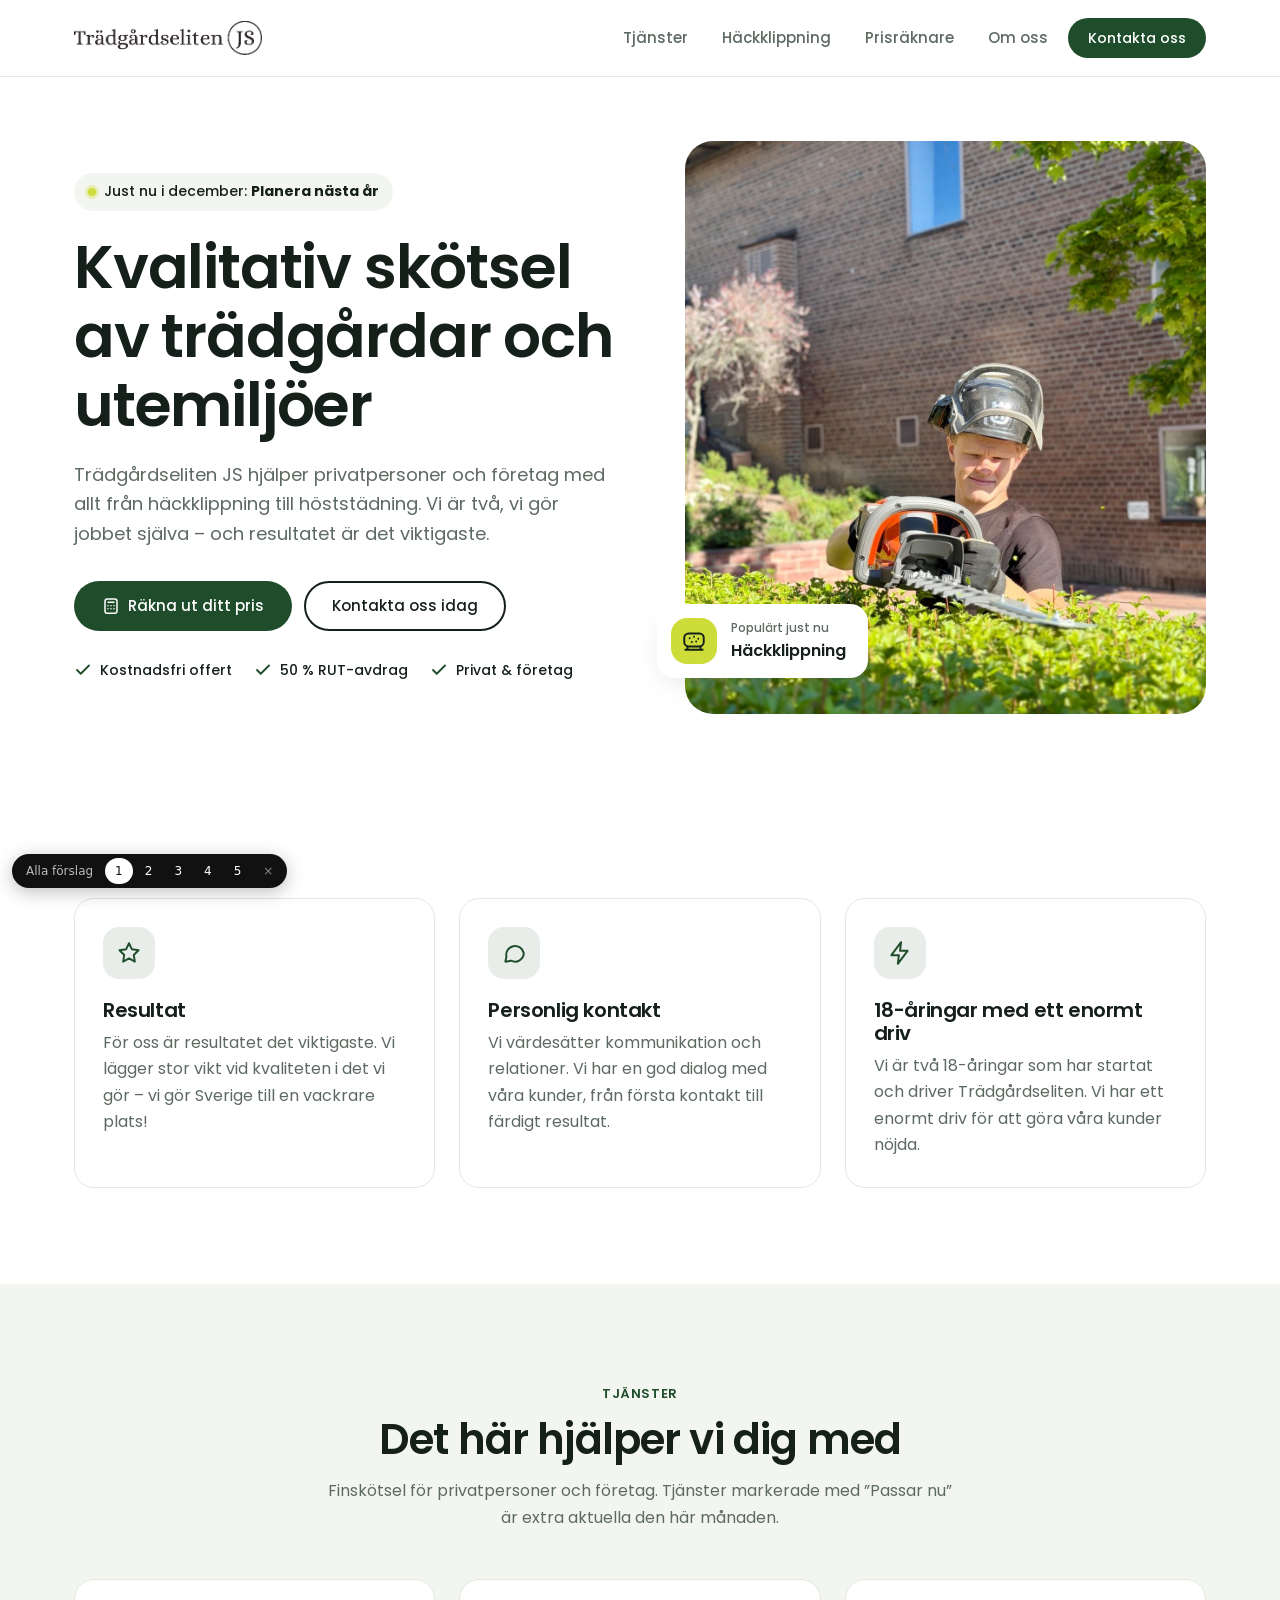
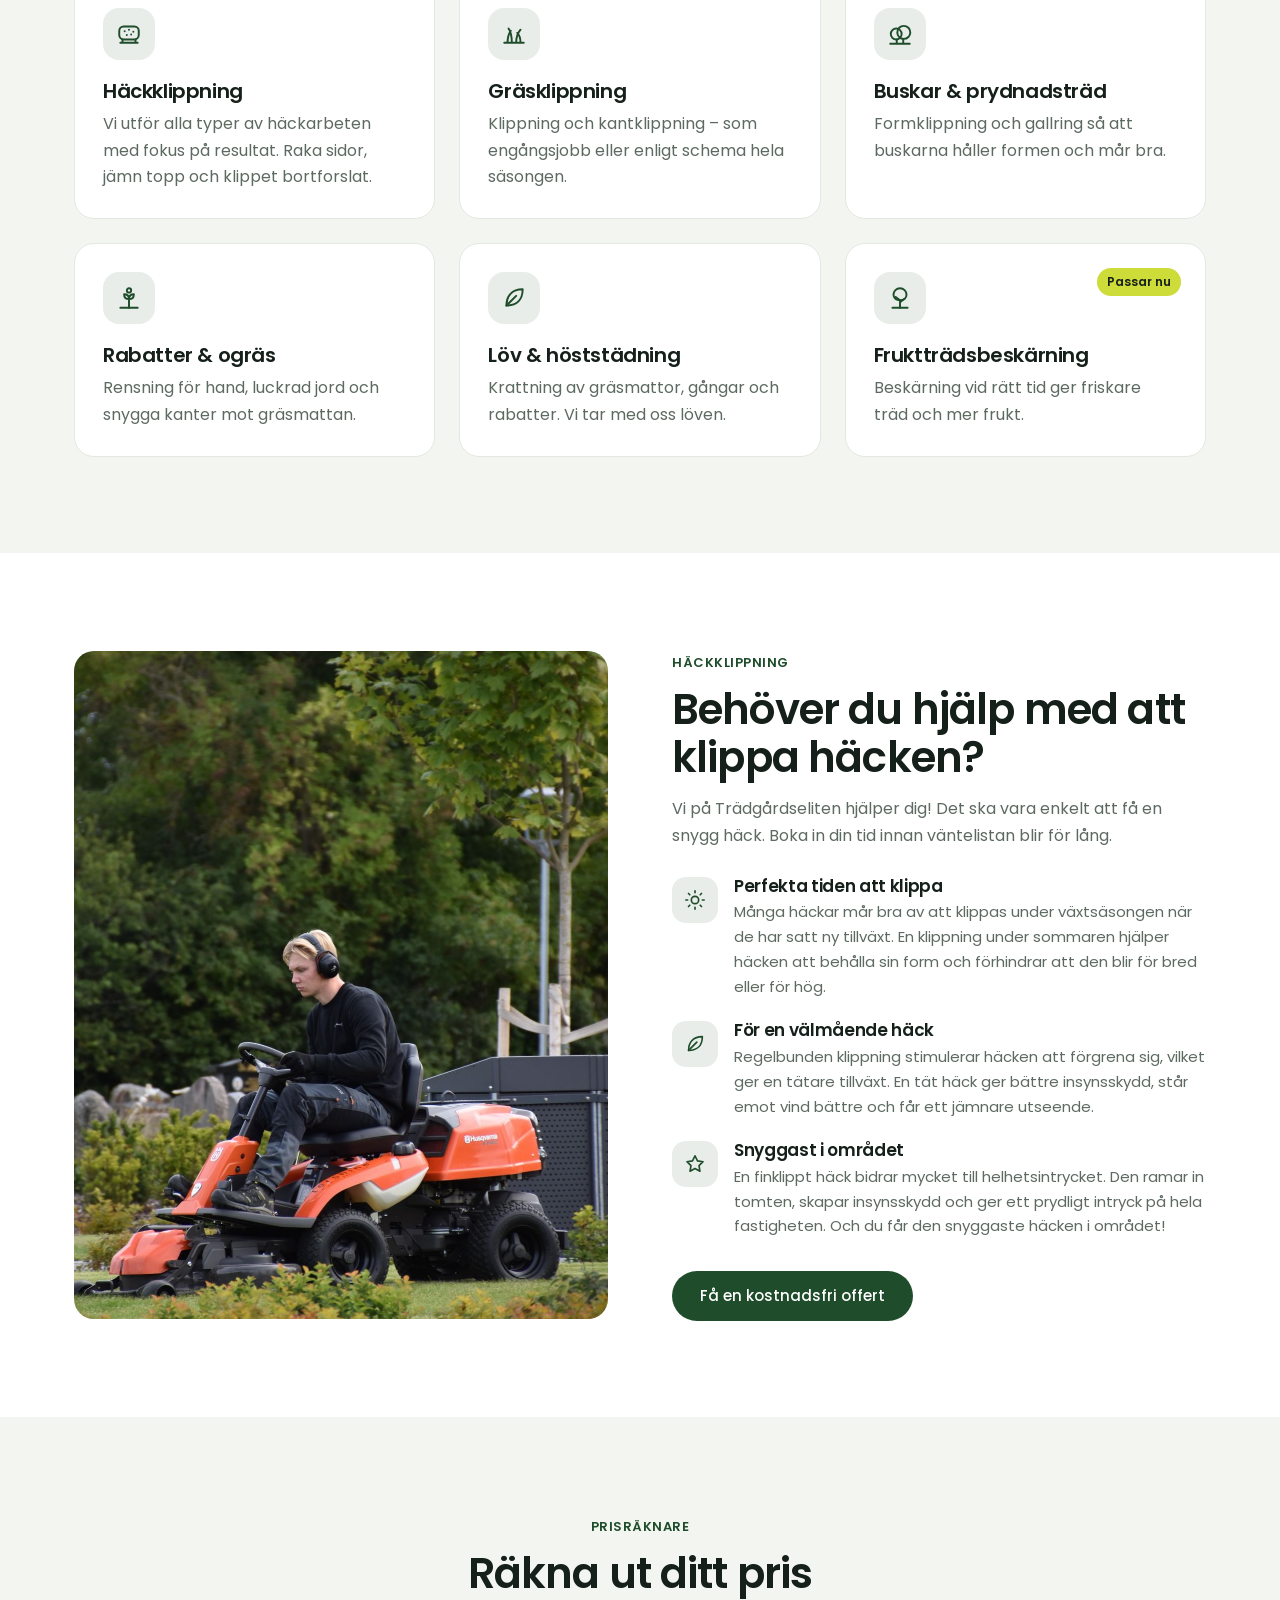
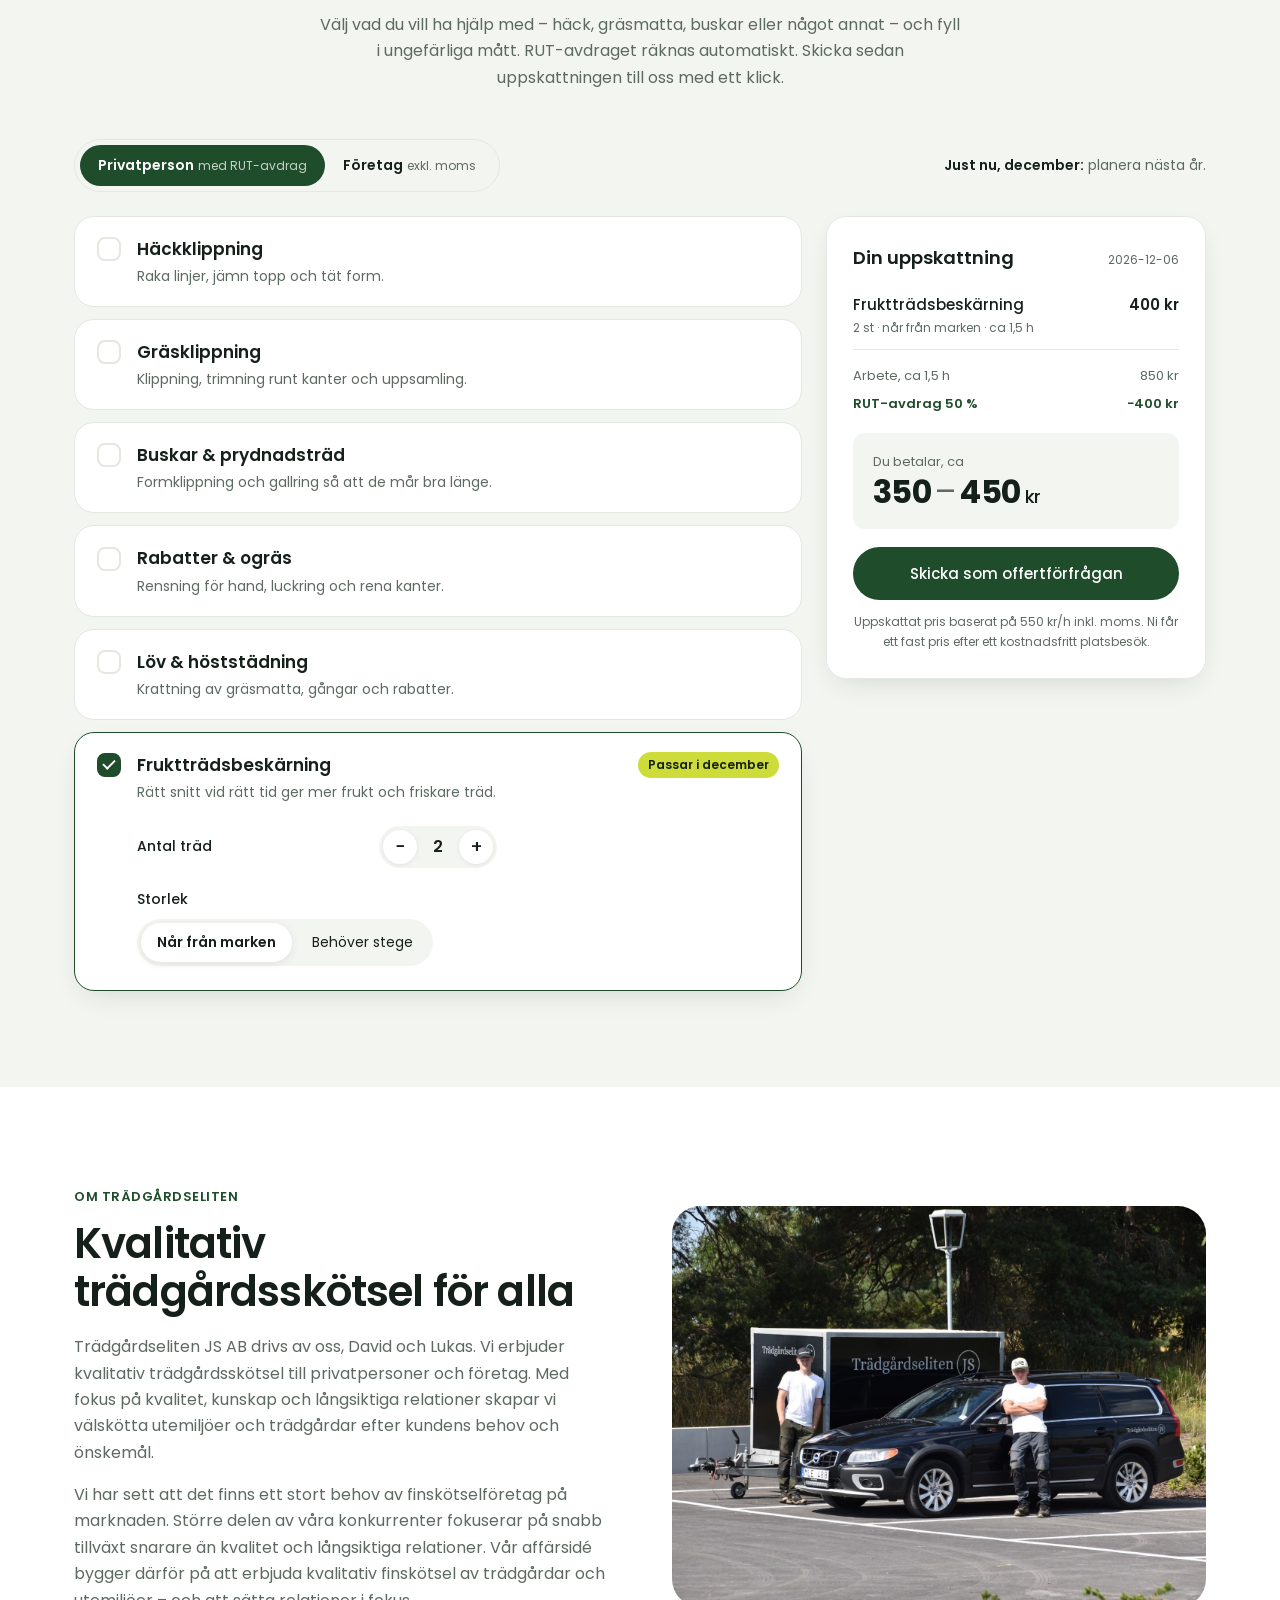
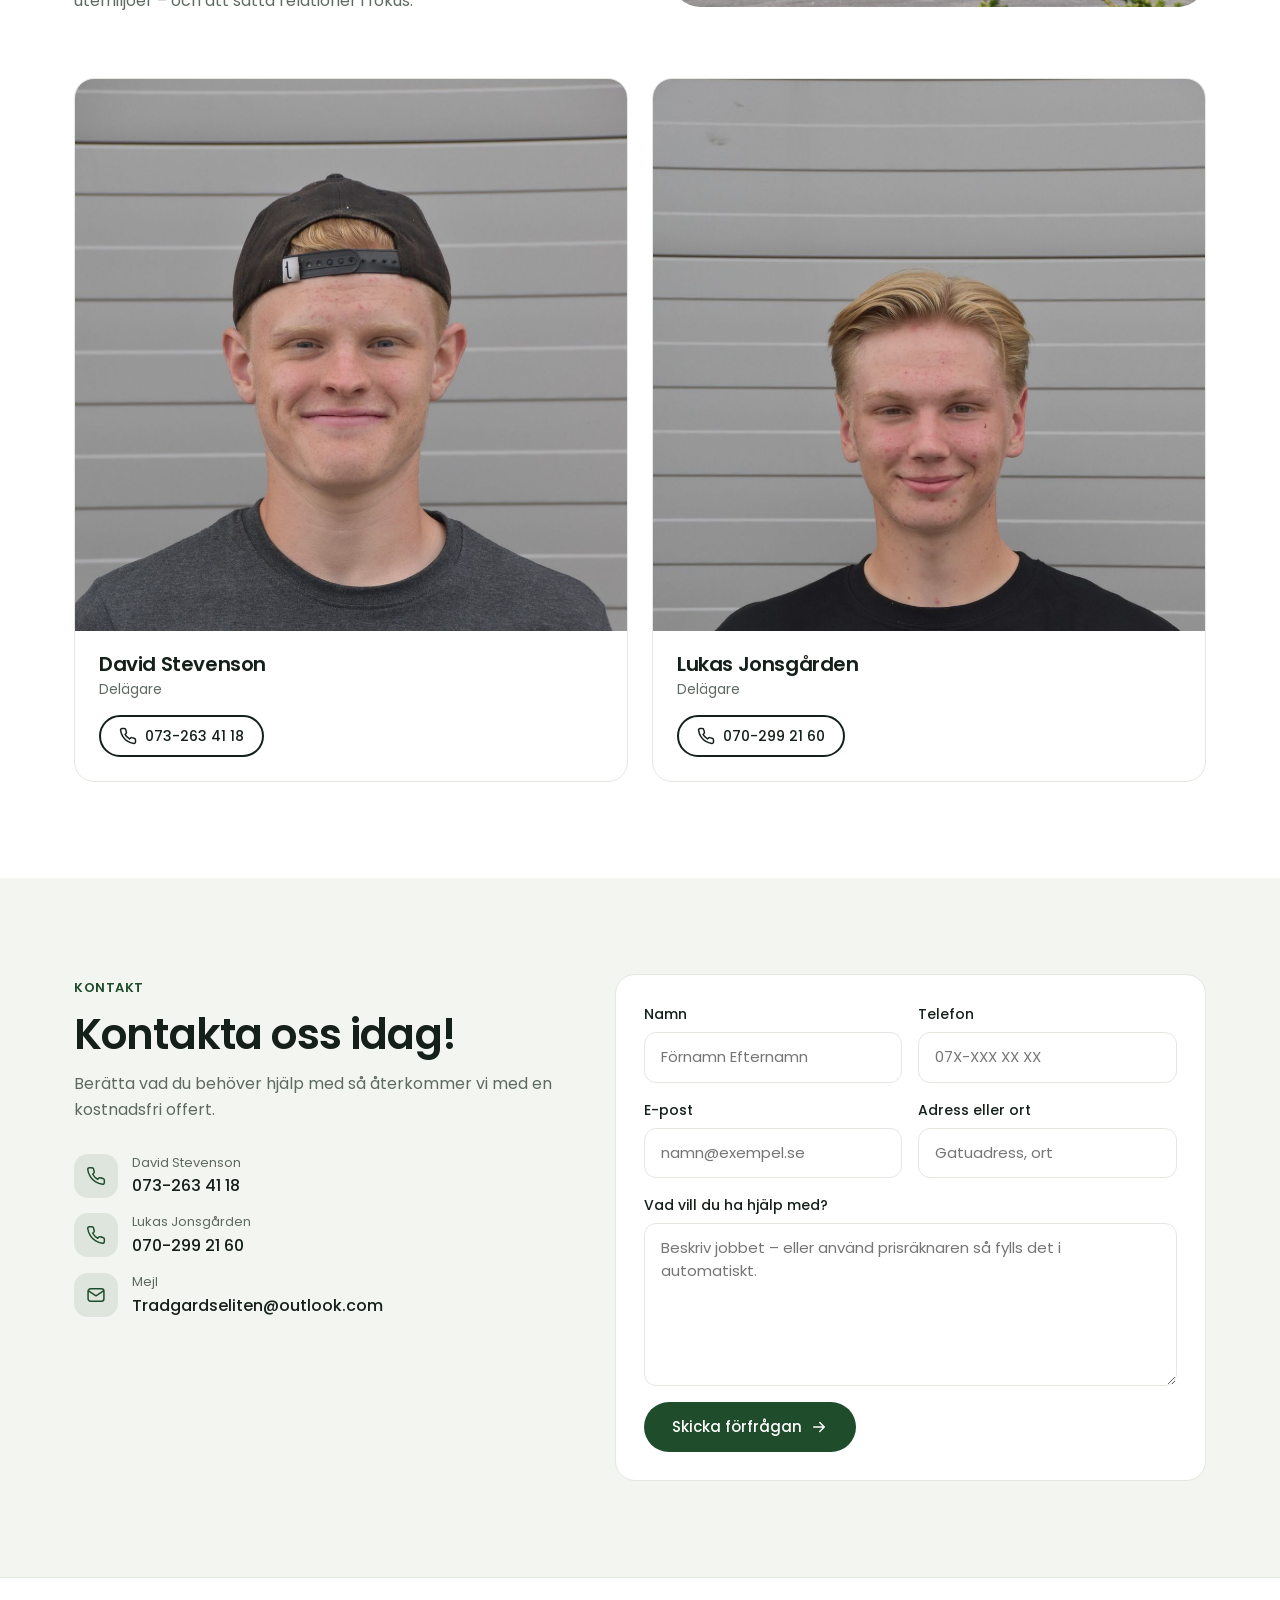
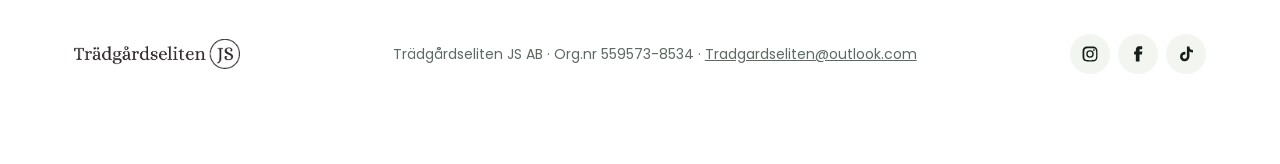
==== forslag-1/index.html @ 12941f63 "Ny hemsida för Trädgårdseliten JS med fem designförslag Fem förslag i Poppins med rundade knappar oc" ====
<!doctype html>
<html lang="sv">
<head>
<meta charset="utf-8">
<meta name="viewport" content="width=device-width, initial-scale=1">
<title>Trädgårdseliten JS – Finskötsel för privatpersoner och företag</title>
<meta name="description" content="Trädgårdseliten JS erbjuder kvalitativ skötsel av trädgårdar och utemiljöer för privatpersoner och företag. Häckklippning, gräsklippning, beskärning och höststädning. Räkna ut ditt pris direkt.">
<link rel="icon" href="../assets/img/ikon.png">
<link rel="preconnect" href="https://fonts.googleapis.com">
<link rel="preconnect" href="https://fonts.gstatic.com" crossorigin>
<link href="https://fonts.googleapis.com/css2?family=Poppins:wght@400;500;600;700&display=swap" rel="stylesheet">
<link rel="stylesheet" href="../shared/base.css">
<link rel="stylesheet" href="style.css">
<script src="../shared/te.js" defer></script>
<script src="../shared/switcher.js" defer></script>
</head>
<body id="top">
<header class="nav">
  <div class="container nav-inner">
    <a class="nav-logo" href="#top"><img src="../assets/img/logo.png" alt="Trädgårdseliten JS" width="425" height="77"></a>
    <button class="nav-toggle" type="button" data-nav-toggle aria-expanded="false" aria-label="Meny"><svg viewBox="0 0 24 24"><path d="M4 7h16M4 12h16M4 17h16"/></svg></button>
    <nav class="nav-links" aria-label="Huvudmeny">
      <a href="#tjanster">Tjänster</a>
      <a href="#hack">Häckklippning</a>
      <a href="#pris">Prisräknare</a>
      <a href="#om">Om oss</a>
      <a class="btn btn-primary btn-sm" href="#kontakt">Kontakta oss</a>
    </nav>
  </div>
</header>
<main>
<section class="hero">
  <div class="container hero-grid">
    <div class="hero-text">
      <span class="pill"><span class="dot"></span><span>Just nu i <span data-te="season-month"></span>: <b data-te="season-title"></b></span></span>
      <h1>Kvalitativ skötsel av trädgårdar och utemiljöer</h1>
      <p class="lead">Trädgårdseliten JS hjälper privatpersoner och företag med allt från häckklippning till höststädning. Vi är två, vi gör jobbet själva – och resultatet är det viktigaste.</p>
      <div class="btn-row">
        <a class="btn btn-primary" href="#pris"><svg viewBox="0 0 24 24" aria-hidden="true" class="i"><rect x="4" y="2.5" width="16" height="19" rx="3"/><path d="M8 7h8M8 11.5h.01M12 11.5h.01M16 11.5h.01M8 15.5h.01M12 15.5h.01M16 15.5h.01"/></svg> Räkna ut ditt pris</a>
        <a class="btn btn-outline" href="#kontakt">Kontakta oss idag</a>
      </div>
      <ul class="hero-checks">
        <li><svg viewBox="0 0 24 24" aria-hidden="true" class="i"><path d="M20 6L9 17l-5-5"/></svg> Kostnadsfri offert</li>
        <li><svg viewBox="0 0 24 24" aria-hidden="true" class="i"><path d="M20 6L9 17l-5-5"/></svg> 50 % RUT-avdrag</li>
        <li><svg viewBox="0 0 24 24" aria-hidden="true" class="i"><path d="M20 6L9 17l-5-5"/></svg> Privat &amp; företag</li>
      </ul>
    </div>
    <div class="hero-media">
      <div class="photo"><img src="../assets/img/hackklippning.jpg" alt="Häckklippning med häcksax" width="1200" height="1600"></div>
      <div class="float-card"><span class="icon" aria-hidden="true"><svg viewBox="0 0 24 24"><path d="M4 20h16M6 20v-3M18 20v-3"/><rect x="3" y="5" width="18" height="12" rx="4"/><path d="M8 9.5h.01M12 8h.01M16 10h.01M10 13h.01M14 12.5h.01"/></svg></span><div><b>Populärt just nu</b><span>Häckklippning</span></div></div>
    </div>
  </div>
</section>

<section class="section">
  <div class="container grid grid-3">
<article class="card"><span class="icon" aria-hidden="true"><svg viewBox="0 0 24 24"><path d="M12 3l2.7 5.6 6.1.9-4.4 4.3 1 6.1L12 17l-5.4 2.9 1-6.1-4.4-4.3 6.1-.9z"/></svg></span><h3>Resultat</h3><p>För oss är resultatet det viktigaste. Vi lägger stor vikt vid kvaliteten i det vi gör – vi gör Sverige till en vackrare plats!</p></article>
<article class="card"><span class="icon" aria-hidden="true"><svg viewBox="0 0 24 24"><path d="M21 12a8 8 0 0 1-11.6 7.1L4 20l1-4.6A8 8 0 1 1 21 12z"/></svg></span><h3>Personlig kontakt</h3><p>Vi värdesätter kommunikation och relationer. Vi har en god dialog med våra kunder, från första kontakt till färdigt resultat.</p></article>
<article class="card"><span class="icon" aria-hidden="true"><svg viewBox="0 0 24 24"><path d="M13 2L4 14h7l-1 8 9-12h-7z"/></svg></span><h3>18-åringar med ett enormt driv</h3><p>Vi är två 18-åringar som har startat och driver Trädgårdseliten. Vi har ett enormt driv för att göra våra kunder nöjda.</p></article>
  </div>
</section>

<section id="tjanster" class="section section-alt">
  <div class="container">
    <div class="section-head"><span class="eyebrow">Tjänster</span><h2>Det här hjälper vi dig med</h2><p>Finskötsel för privatpersoner och företag. Tjänster markerade med ”Passar nu” är extra aktuella den här månaden.</p></div>
    <div class="grid grid-3">
<article class="card service" data-te-service="hack"><span class="icon" aria-hidden="true"><svg viewBox="0 0 24 24"><path d="M4 20h16M6 20v-3M18 20v-3"/><rect x="3" y="5" width="18" height="12" rx="4"/><path d="M8 9.5h.01M12 8h.01M16 10h.01M10 13h.01M14 12.5h.01"/></svg></span><span class="season-tag">Passar nu</span><h3>Häckklippning</h3><p>Vi utför alla typer av häckarbeten med fokus på resultat. Raka sidor, jämn topp och klippet bortforslat.</p></article>
<article class="card service" data-te-service="gras"><span class="icon" aria-hidden="true"><svg viewBox="0 0 24 24"><path d="M3 20h18M6 20c0-5 1-8 3-11M10 20c0-6-1-10-3-13M14 20c0-5 1.5-9 4-12M18 20c0-4-1-7-3-9"/></svg></span><span class="season-tag">Passar nu</span><h3>Gräsklippning</h3><p>Klippning och kantklippning – som engångsjobb eller enligt schema hela säsongen.</p></article>
<article class="card service" data-te-service="buskar"><span class="icon" aria-hidden="true"><svg viewBox="0 0 24 24"><circle cx="8.5" cy="12" r="5"/><circle cx="15.5" cy="10.5" r="6"/><path d="M3 21h18M9 17v4M15 16.5V21"/></svg></span><span class="season-tag">Passar nu</span><h3>Buskar &amp; prydnadsträd</h3><p>Formklippning och gallring så att buskarna håller formen och mår bra.</p></article>
<article class="card service" data-te-service="rabatt"><span class="icon" aria-hidden="true"><svg viewBox="0 0 24 24"><path d="M12 21v-8M12 13c-3 0-4.5-2-4.5-4.5C10 8.5 12 10 12 13zm0 0c3 0 4.5-2 4.5-4.5C14 8.5 12 10 12 13z"/><circle cx="12" cy="5" r="2"/><path d="M4 21h16"/></svg></span><span class="season-tag">Passar nu</span><h3>Rabatter &amp; ogräs</h3><p>Rensning för hand, luckrad jord och snygga kanter mot gräsmattan.</p></article>
<article class="card service" data-te-service="lov"><span class="icon" aria-hidden="true"><svg viewBox="0 0 24 24"><path d="M5 19C5 10 10 4 20 4c0 10-6 15-15 15z"/><path d="M5 19L14 10"/></svg></span><span class="season-tag">Passar nu</span><h3>Löv &amp; höststädning</h3><p>Krattning av gräsmattor, gångar och rabatter. Vi tar med oss löven.</p></article>
<article class="card service" data-te-service="trad"><span class="icon" aria-hidden="true"><svg viewBox="0 0 24 24"><path d="M12 21v-7M12 14l-4-3M12 16l4-3"/><path d="M12 3a6 6 0 0 1 6 6c0 3-2.5 5-6 5s-6-2-6-5a6 6 0 0 1 6-6z"/><path d="M5 21h14"/></svg></span><span class="season-tag">Passar nu</span><h3>Fruktträdsbeskärning</h3><p>Beskärning vid rätt tid ger friskare träd och mer frukt.</p></article>
    </div>
  </div>
</section>

<section id="hack" class="section">
  <div class="container split">
    <div class="photo split-media"><img src="../assets/img/akgrasklippare.jpg" alt="Gräsklippning med åkgräsklippare" loading="lazy" width="1067" height="1600"></div>
    <div>
      <span class="eyebrow">Häckklippning</span>
      <h2>Behöver du hjälp med att klippa häcken?</h2>
      <p class="muted">Vi på Trädgårdseliten hjälper dig! Det ska vara enkelt att få en snygg häck. Boka in din tid innan väntelistan blir för lång.</p>
      <ul class="hedge-list">
<li class="hedge-point"><span class="icon" aria-hidden="true"><svg viewBox="0 0 24 24"><circle cx="12" cy="12" r="4"/><path d="M12 2v2M12 20v2M4.9 4.9l1.4 1.4M17.7 17.7l1.4 1.4M2 12h2M20 12h2M4.9 19.1l1.4-1.4M17.7 6.3l1.4-1.4"/></svg></span><div><h3>Perfekta tiden att klippa</h3><p>Många häckar mår bra av att klippas under växtsäsongen när de har satt ny tillväxt. En klippning under sommaren hjälper häcken att behålla sin form och förhindrar att den blir för bred eller för hög.</p></div></li>
<li class="hedge-point"><span class="icon" aria-hidden="true"><svg viewBox="0 0 24 24"><path d="M5 19C5 10 10 4 20 4c0 10-6 15-15 15z"/><path d="M5 19L14 10"/></svg></span><div><h3>För en välmående häck</h3><p>Regelbunden klippning stimulerar häcken att förgrena sig, vilket ger en tätare tillväxt. En tät häck ger bättre insynsskydd, står emot vind bättre och får ett jämnare utseende.</p></div></li>
<li class="hedge-point"><span class="icon" aria-hidden="true"><svg viewBox="0 0 24 24"><path d="M12 3l2.7 5.6 6.1.9-4.4 4.3 1 6.1L12 17l-5.4 2.9 1-6.1-4.4-4.3 6.1-.9z"/></svg></span><div><h3>Snyggast i området</h3><p>En finklippt häck bidrar mycket till helhetsintrycket. Den ramar in tomten, skapar insynsskydd och ger ett prydligt intryck på hela fastigheten. Och du får den snyggaste häcken i området!</p></div></li>
      </ul>
      <a class="btn btn-primary" href="#kontakt">Få en kostnadsfri offert</a>
    </div>
  </div>
</section>

<section id="pris" class="section section-alt">
  <div class="container">
    <div class="section-head">
      <span class="eyebrow">Prisräknare</span>
      <h2>Räkna ut ditt pris</h2>
      <p>Välj vad du vill ha hjälp med – häck, gräsmatta, buskar eller något annat – och fyll i ungefärliga mått. RUT-avdraget räknas automatiskt. Skicka sedan uppskattningen till oss med ett klick.</p>
    </div>
    <div data-te-calculator></div>
  </div>
</section>

<section id="om" class="section">
  <div class="container about">
    <div>
      <span class="eyebrow">Om Trädgårdseliten</span>
      <h2>Kvalitativ trädgårdsskötsel för alla</h2>
      <p class="muted">Trädgårdseliten JS AB drivs av oss, David och Lukas. Vi erbjuder kvalitativ trädgårdsskötsel till privatpersoner och företag. Med fokus på kvalitet, kunskap och långsiktiga relationer skapar vi välskötta utemiljöer och trädgårdar efter kundens behov och önskemål.</p>
      <p class="muted">Vi har sett att det finns ett stort behov av finskötselföretag på marknaden. Större delen av våra konkurrenter fokuserar på snabb tillväxt snarare än kvalitet och långsiktiga relationer. Vår affärsidé bygger därför på att erbjuda kvalitativ finskötsel av trädgårdar och utemiljöer – och att sätta relationer i fokus.</p>
    </div>
    <div class="photo about-photo"><img src="../assets/img/teamet.jpg" alt="David och Lukas framför bilen och släpet" loading="lazy" width="1600" height="1066"></div>
  </div>
  <div class="container grid grid-2 people">
<article class="person">
  <div class="photo"><img src="../assets/img/david.jpg" alt="David Stevenson" loading="lazy" width="1067" height="1600"></div>
  <div class="person-body"><h3>David Stevenson</h3><p>Delägare</p><a class="btn btn-outline btn-sm" href="tel:+46732634118"><svg viewBox="0 0 24 24" aria-hidden="true" class="i"><path d="M22 16.9v3a2 2 0 0 1-2.2 2 19.8 19.8 0 0 1-8.6-3.1 19.5 19.5 0 0 1-6-6A19.8 19.8 0 0 1 2.1 4.2 2 2 0 0 1 4.1 2h3a2 2 0 0 1 2 1.7c.1 1 .4 1.9.7 2.8a2 2 0 0 1-.5 2.1L8 9.9a16 16 0 0 0 6 6l1.3-1.3a2 2 0 0 1 2.1-.4c.9.3 1.8.6 2.8.7a2 2 0 0 1 1.7 2z"/></svg> 073-263 41 18</a></div>
</article>
<article class="person">
  <div class="photo"><img src="../assets/img/lukas.jpg" alt="Lukas Jonsgården" loading="lazy" width="1067" height="1600"></div>
  <div class="person-body"><h3>Lukas Jonsgården</h3><p>Delägare</p><a class="btn btn-outline btn-sm" href="tel:+46702992160"><svg viewBox="0 0 24 24" aria-hidden="true" class="i"><path d="M22 16.9v3a2 2 0 0 1-2.2 2 19.8 19.8 0 0 1-8.6-3.1 19.5 19.5 0 0 1-6-6A19.8 19.8 0 0 1 2.1 4.2 2 2 0 0 1 4.1 2h3a2 2 0 0 1 2 1.7c.1 1 .4 1.9.7 2.8a2 2 0 0 1-.5 2.1L8 9.9a16 16 0 0 0 6 6l1.3-1.3a2 2 0 0 1 2.1-.4c.9.3 1.8.6 2.8.7a2 2 0 0 1 1.7 2z"/></svg> 070-299 21 60</a></div>
</article>
  </div>
</section>

<section id="kontakt" class="section section-alt">
  <div class="container contact">
    <div>
      <span class="eyebrow">Kontakt</span>
      <h2>Kontakta oss idag!</h2>
      <p class="muted">Berätta vad du behöver hjälp med så återkommer vi med en kostnadsfri offert.</p>
      <ul class="contact-list">
  <li><span class="icon" aria-hidden="true"><svg viewBox="0 0 24 24"><path d="M22 16.9v3a2 2 0 0 1-2.2 2 19.8 19.8 0 0 1-8.6-3.1 19.5 19.5 0 0 1-6-6A19.8 19.8 0 0 1 2.1 4.2 2 2 0 0 1 4.1 2h3a2 2 0 0 1 2 1.7c.1 1 .4 1.9.7 2.8a2 2 0 0 1-.5 2.1L8 9.9a16 16 0 0 0 6 6l1.3-1.3a2 2 0 0 1 2.1-.4c.9.3 1.8.6 2.8.7a2 2 0 0 1 1.7 2z"/></svg></span><div><small>David Stevenson</small><a href="tel:+46732634118">073-263 41 18</a></div></li>
  <li><span class="icon" aria-hidden="true"><svg viewBox="0 0 24 24"><path d="M22 16.9v3a2 2 0 0 1-2.2 2 19.8 19.8 0 0 1-8.6-3.1 19.5 19.5 0 0 1-6-6A19.8 19.8 0 0 1 2.1 4.2 2 2 0 0 1 4.1 2h3a2 2 0 0 1 2 1.7c.1 1 .4 1.9.7 2.8a2 2 0 0 1-.5 2.1L8 9.9a16 16 0 0 0 6 6l1.3-1.3a2 2 0 0 1 2.1-.4c.9.3 1.8.6 2.8.7a2 2 0 0 1 1.7 2z"/></svg></span><div><small>Lukas Jonsgården</small><a href="tel:+46702992160">070-299 21 60</a></div></li>
  <li><span class="icon" aria-hidden="true"><svg viewBox="0 0 24 24"><rect x="2.5" y="4.5" width="19" height="15" rx="3"/><path d="M3 7l9 6 9-6"/></svg></span><div><small>Mejl</small><a href="mailto:Tradgardseliten@outlook.com">Tradgardseliten@outlook.com</a></div></li>
</ul>
    </div>
    <div class="card"><form class="form" data-te-contact>
  <div class="form-row">
    <label>Namn<input name="namn" required autocomplete="name" placeholder="Förnamn Efternamn"></label>
    <label>Telefon<input name="telefon" type="tel" autocomplete="tel" placeholder="07X-XXX XX XX"></label>
  </div>
  <div class="form-row">
    <label>E-post<input name="epost" type="email" autocomplete="email" placeholder="namn@exempel.se"></label>
    <label>Adress eller ort<input name="adress" autocomplete="street-address" placeholder="Gatuadress, ort"></label>
  </div>
  <label>Vad vill du ha hjälp med?<textarea name="meddelande" rows="6" data-te-message placeholder="Beskriv jobbet – eller använd prisräknaren så fylls det i automatiskt."></textarea></label>
  <button class="btn btn-primary" type="submit">Skicka förfrågan <svg viewBox="0 0 24 24" aria-hidden="true" class="i"><path d="M5 12h14M13 6l6 6-6 6"/></svg></button>
  <p class="form-status" data-te-status hidden></p>
</form></div>
  </div>
</section>
</main>
<footer class="footer">
  <div class="container footer-inner">
    <img src="../assets/img/logo.png" alt="Trädgårdseliten JS" width="425" height="77" loading="lazy">
    <span>Trädgårdseliten JS AB · Org.nr 559573-8534 · <a href="mailto:Tradgardseliten@outlook.com">Tradgardseliten@outlook.com</a></span>
    <div class="socials"><a href="https://www.instagram.com/tradgardseliten/" aria-label="Instagram" rel="noopener"><svg viewBox="0 0 24 24"><path d="M12 7a5 5 0 1 0 0 10 5 5 0 0 0 0-10zm0 8.2a3.2 3.2 0 1 1 0-6.4 3.2 3.2 0 0 1 0 6.4zM17.3 5.5a1.2 1.2 0 1 0 0 2.4 1.2 1.2 0 0 0 0-2.4zM21.9 7.9c-.1-1.6-.4-3-1.6-4.2S17.7 2.2 16.1 2.1C14.4 2 9.6 2 7.9 2.1 6.3 2.2 4.9 2.5 3.7 3.7S2.2 6.3 2.1 7.9C2 9.6 2 14.4 2.1 16.1c.1 1.6.4 3 1.6 4.2s2.6 1.5 4.2 1.6c1.7.1 6.5.1 8.2 0 1.6-.1 3-.4 4.2-1.6s1.5-2.6 1.6-4.2c.1-1.7.1-6.5 0-8.2zM19.8 18c-.3.9-1 1.5-1.8 1.8-1.3.5-4.3.4-5.7.4s-4.4.1-5.7-.4c-.9-.3-1.5-1-1.8-1.8-.5-1.3-.4-4.3-.4-5.7s-.1-4.4.4-5.7c.3-.9 1-1.5 1.8-1.8 1.3-.5 4.3-.4 5.7-.4s4.4-.1 5.7.4c.9.3 1.5 1 1.8 1.8.5 1.3.4 4.3.4 5.7s.1 4.4-.4 5.7z"/></svg></a><a href="https://www.facebook.com/p/Tr%C3%A4dg%C3%A5rdseliten-JS-61576988999724/" aria-label="Facebook" rel="noopener"><svg viewBox="0 0 24 24"><path d="M14 8.5V6.6c0-.9.6-1.1 1-1.1h2.6V1.6L14 1.6c-4 0-4.9 3-4.9 4.9v2H6.8v4h2.3V22h4.9v-9.5h3.3l.4-4H14z"/></svg></a><a href="https://www.tiktok.com/@tradgardseliten" aria-label="Tiktok" rel="noopener"><svg viewBox="0 0 24 24"><path d="M16.6 2h-3.4v13.4a2.9 2.9 0 1 1-2.9-2.9c.3 0 .6 0 .9.1V9.2a6.3 6.3 0 1 0 5.4 6.2V8.6a8 8 0 0 0 4.7 1.5V6.7a4.7 4.7 0 0 1-4.7-4.7z"/></svg></a></div>
  </div>
</footer>
</body>
</html>
---- shared/base.css ----
/*
 * Trädgårdseliten JS – gemensam grund för alla förslag.
 * Varje förslag sätter egna färger i :root och lägger till sin layout.
 */
:root {
  --bg: #ffffff;
  --surface: #f4f6f1;
  --card: #ffffff;
  --text: #16201a;
  --muted: #5d6a61;
  --border: #e3e8e0;
  --primary: #1f4d2b;
  --primary-hover: #173b21;
  --on-primary: #ffffff;
  --accent: #cddc39;
  --on-accent: #16201a;
  --radius: 20px;
  --radius-sm: 12px;
  --shadow: 0 10px 30px -12px rgba(22, 32, 26, .18);
  --container: 1180px;
  --font: 'Poppins', system-ui, -apple-system, 'Segoe UI', sans-serif;
}

* { box-sizing: border-box; }
html { scroll-behavior: smooth; }
body { margin: 0; background: var(--bg); color: var(--text); font: 400 16px/1.65 var(--font); -webkit-font-smoothing: antialiased; }
img { max-width: 100%; display: block; }
a { color: inherit; }
h1, h2, h3, h4 { margin: 0; line-height: 1.15; font-weight: 600; letter-spacing: -0.02em; }
h1 { font-size: clamp(36px, 5.2vw, 60px); }
h2 { font-size: clamp(28px, 3.6vw, 42px); }
h3 { font-size: 20px; }
p { margin: 0 0 1em; }
.container { width: 100%; max-width: var(--container); margin: 0 auto; padding: 0 24px; }
.section { padding: 96px 0; }
.section-alt { background: var(--surface); }
.section-head { max-width: 640px; margin: 0 auto 48px; text-align: center; }
.section-head.left { margin-left: 0; text-align: left; }
.section-head p { color: var(--muted); margin: 14px 0 0; }
.eyebrow { display: inline-block; font-size: 13px; font-weight: 600; letter-spacing: .04em; text-transform: uppercase; color: var(--primary); margin-bottom: 12px; }
.muted { color: var(--muted); }

/* Knappar */
.btn { display: inline-flex; align-items: center; justify-content: center; gap: 8px; padding: 14px 26px; border-radius: 999px; border: 2px solid transparent; font: 500 15px/1.2 var(--font); text-decoration: none; cursor: pointer; transition: background .2s, color .2s, border-color .2s, transform .2s, box-shadow .2s; white-space: nowrap; }
.btn:hover { transform: translateY(-1px); }
.btn:focus-visible { outline: 3px solid var(--accent); outline-offset: 2px; }
.btn-primary { background: var(--primary); color: var(--on-primary); }
.btn-primary:hover { background: var(--primary-hover); box-shadow: var(--shadow); }
.btn-accent { background: var(--accent); color: var(--on-accent); }
.btn-accent:hover { filter: brightness(.95); box-shadow: var(--shadow); }
.btn-outline { border-color: currentColor; background: transparent; }
.btn-outline:hover { background: var(--text); color: var(--bg); border-color: var(--text); }
.btn-light { background: #fff; color: var(--text); }
.btn-sm { padding: 10px 18px; font-size: 14px; }
.btn-row { display: flex; flex-wrap: wrap; gap: 12px; }

.pill { display: inline-flex; align-items: center; gap: 8px; padding: 7px 14px; border-radius: 999px; background: var(--surface); font-size: 14px; font-weight: 500; }
.pill .dot { width: 8px; height: 8px; border-radius: 50%; background: var(--accent); box-shadow: 0 0 0 3px color-mix(in srgb, var(--accent) 35%, transparent); }

/* Navigering */
.nav { position: sticky; top: 0; z-index: 50; background: color-mix(in srgb, var(--bg) 88%, transparent); backdrop-filter: saturate(1.4) blur(12px); border-bottom: 1px solid var(--border); }
.nav-inner { display: flex; align-items: center; justify-content: space-between; gap: 20px; height: 76px; }
.nav-logo img { height: 34px; width: auto; }
.nav-links { display: flex; align-items: center; gap: 6px; }
.nav-links a:not(.btn) { text-decoration: none; padding: 8px 14px; border-radius: 999px; font-size: 15px; font-weight: 500; color: var(--muted); transition: color .2s, background .2s; }
.nav-links a:not(.btn):hover { color: var(--text); background: var(--surface); }
.nav-toggle { display: none; }

/* Kort och rutnät */
.grid { display: grid; gap: 24px; }
.grid-2 { grid-template-columns: repeat(2, 1fr); }
.grid-3 { grid-template-columns: repeat(3, 1fr); }
.card { background: var(--card); border: 1px solid var(--border); border-radius: var(--radius); padding: 28px; }
.card h3 { margin-bottom: 8px; }
.card p { color: var(--muted); margin: 0; }
.icon { width: 52px; height: 52px; border-radius: 16px; display: grid; place-items: center; background: color-mix(in srgb, var(--primary) 10%, transparent); color: var(--primary); margin-bottom: 20px; }
.icon svg { width: 26px; height: 26px; fill: none; stroke: currentColor; stroke-width: 1.8; stroke-linecap: round; stroke-linejoin: round; }
.photo { border-radius: var(--radius); overflow: hidden; background: var(--surface); }
.photo img { width: 100%; height: 100%; object-fit: cover; }

/* Tjänstekort – markeras när de passar säsongen */
.service { position: relative; }
.service .season-tag { display: none; position: absolute; top: 24px; right: 24px; font-size: 12px; font-weight: 600; padding: 4px 10px; border-radius: 999px; background: var(--accent); color: var(--on-accent); }
.service[data-in-season] .season-tag { display: inline-block; }

/* Personer */
.person { display: flex; flex-direction: column; background: var(--card); border: 1px solid var(--border); border-radius: var(--radius); overflow: hidden; }
.person .photo { border-radius: 0; aspect-ratio: 1 / 1; }
.person .photo img { object-position: center 25%; }
.person-body { padding: 22px 24px 24px; }
.person-body h3 { margin-bottom: 2px; }
.person-body p { color: var(--muted); margin: 0 0 14px; font-size: 14px; }

/* Formulär */
.form { display: grid; gap: 16px; }
.form-row { display: grid; grid-template-columns: 1fr 1fr; gap: 16px; }
.form label { display: grid; gap: 6px; font-size: 14px; font-weight: 500; min-width: 0; }
.form input, .form textarea { width: 100%; font: 400 15px/1.5 var(--font); color: var(--text); background: var(--bg); border: 1.5px solid var(--border); border-radius: var(--radius-sm); padding: 13px 16px; transition: border-color .2s, box-shadow .2s; resize: vertical; }
.form input:focus, .form textarea:focus { outline: none; border-color: var(--primary); box-shadow: 0 0 0 4px color-mix(in srgb, var(--primary) 15%, transparent); }
.form .btn { justify-self: start; }
.form-status { margin: 0; font-size: 14px; padding: 12px 16px; border-radius: var(--radius-sm); background: color-mix(in srgb, var(--accent) 30%, transparent); }

/* Kontaktlista */
.contact-list { list-style: none; padding: 0; margin: 0; display: grid; gap: 12px; }
.contact-list li { display: flex; align-items: center; gap: 14px; }
.contact-list .icon { width: 44px; height: 44px; border-radius: 14px; margin: 0; flex: none; }
.contact-list .icon svg { width: 20px; height: 20px; }
.contact-list small { display: block; color: var(--muted); font-size: 13px; }
.contact-list a { text-decoration: none; font-weight: 500; overflow-wrap: anywhere; }

/* Sidfot */
.footer { padding: 56px 0 90px; border-top: 1px solid var(--border); font-size: 14px; color: var(--muted); }
.footer-inner { display: flex; justify-content: space-between; align-items: center; gap: 24px; flex-wrap: wrap; }
.footer img { height: 30px; width: auto; }
.socials { display: flex; gap: 8px; }
.socials a { width: 40px; height: 40px; border-radius: 50%; display: grid; place-items: center; background: var(--surface); color: var(--text); transition: background .2s, color .2s; }
.socials a:hover { background: var(--primary); color: var(--on-primary); }
.socials svg { width: 18px; height: 18px; fill: currentColor; }

/* ---------- Prisräknaren ---------- */
.tec-top { display: flex; justify-content: space-between; align-items: center; gap: 16px; flex-wrap: wrap; margin-bottom: 24px; }
.tec-mode { display: inline-flex; padding: 5px; border-radius: 999px; background: var(--surface); border: 1px solid var(--border); }
.tec-mode-opt { cursor: pointer; }
.tec-mode-opt input, .tec-seg-opt input, .tec-check input { position: absolute; opacity: 0; pointer-events: none; }
.tec-mode-opt > span { display: block; padding: 9px 18px; border-radius: 999px; font-size: 14px; transition: background .2s, color .2s; }
.tec-mode-opt b { font-weight: 600; }
.tec-mode-opt small { color: var(--muted); font-size: 12px; }
.tec-mode-opt input:checked + span { background: var(--primary); color: var(--on-primary); }
.tec-mode-opt input:checked + span small { color: inherit; opacity: .75; }
.tec input[type=radio]:focus-visible + span, .tec-svc-head:focus-visible, .tec-check input:focus-visible + .tec-check-box { outline: 3px solid var(--accent); outline-offset: 2px; }
.tec-season { margin: 0; font-size: 14px; color: var(--muted); }
.tec-season b { color: var(--text); font-weight: 600; }
.tec-grid { display: grid; grid-template-columns: minmax(0, 1fr) 380px; gap: 24px; align-items: start; }
.tec-services { display: grid; gap: 12px; }
.tec-svc { background: var(--card); border: 1.5px solid var(--border); border-radius: var(--radius); transition: border-color .2s, box-shadow .2s; }
.tec-svc[data-on="true"] { border-color: var(--primary); box-shadow: var(--shadow); }
.tec-svc-head { all: unset; box-sizing: border-box; width: 100%; cursor: pointer; display: grid; grid-template-columns: 26px minmax(0, 1fr) auto; gap: 2px 14px; align-items: center; padding: 18px 22px; border-radius: var(--radius); }
.tec-svc-check { width: 24px; height: 24px; border-radius: 8px; border: 2px solid var(--border); display: grid; place-items: center; transition: background .2s, border-color .2s; }
.tec-svc[data-on="true"] .tec-svc-check { background: var(--primary); border-color: var(--primary); }
.tec-svc[data-on="true"] .tec-svc-check::after { content: ''; width: 10px; height: 5px; border: 2.5px solid var(--on-primary); border-top: 0; border-right: 0; transform: rotate(-45deg) translate(1px, -1px); }
.tec-svc-no { display: none; }
.tec-svc-name { font-weight: 600; font-size: 17px; }
.tec-svc-badge { font-size: 12px; font-weight: 600; padding: 3px 10px; border-radius: 999px; background: var(--accent); color: var(--on-accent); white-space: nowrap; }
.tec-svc-short { grid-column: 2 / -1; font-size: 14px; color: var(--muted); }
.tec-svc-body { padding: 4px 22px 24px 62px; display: grid; gap: 20px; }
.tec-field { border: 0; margin: 0; padding: 0; min-width: 0; }
.tec-label { display: block; font-size: 14px; font-weight: 500; margin-bottom: 8px; padding: 0; }
.tec-label small { color: var(--muted); font-weight: 400; }
.tec-input-row { display: flex; align-items: center; gap: 16px; }
.tec-input-wrap { display: inline-flex; align-items: center; gap: 6px; border: 1.5px solid var(--border); border-radius: var(--radius-sm); padding: 8px 14px; background: var(--bg); transition: border-color .2s; }
.tec-input-wrap:focus-within { border-color: var(--primary); }
.tec-input { width: 70px; border: 0; background: transparent; font: 600 18px var(--font); color: var(--text); padding: 0; -moz-appearance: textfield; }
.tec-input::-webkit-inner-spin-button { display: none; }
.tec-input:focus { outline: none; }
.tec-unit { color: var(--muted); font-size: 14px; }
.tec-range { flex: 1; min-width: 0; accent-color: var(--primary); }
.tec-presets { display: flex; flex-wrap: wrap; gap: 8px; margin-top: 12px; }
.tec-preset { font: 500 13px var(--font); padding: 7px 14px; border-radius: 999px; border: 1.5px solid var(--border); background: var(--bg); color: var(--text); cursor: pointer; transition: border-color .2s; }
.tec-preset small { color: var(--muted); font-weight: 400; }
.tec-preset:hover { border-color: var(--primary); }
.tec-hint { margin: 10px 0 0; font-size: 13px; color: var(--muted); }
.tec-seg { display: inline-flex; flex-wrap: wrap; gap: 4px; padding: 4px; border-radius: 999px; background: var(--surface); max-width: 100%; }
.tec-seg-opt { cursor: pointer; }
.tec-seg-opt span { display: block; padding: 8px 16px; border-radius: 999px; font-size: 14px; transition: background .2s, color .2s; }
.tec-seg-opt input:checked + span { background: var(--card); color: var(--text); font-weight: 600; box-shadow: 0 2px 8px rgba(0, 0, 0, .08); }
.tec-check { display: flex; align-items: center; gap: 12px; cursor: pointer; font-size: 14px; }
.tec-check-box { position: relative; width: 42px; height: 24px; border-radius: 999px; background: var(--border); flex: none; transition: background .2s; }
.tec-check-box::after { content: ''; position: absolute; top: 3px; left: 3px; width: 18px; height: 18px; border-radius: 50%; background: #fff; box-shadow: 0 1px 3px rgba(0, 0, 0, .2); transition: transform .2s; }
.tec-check input:checked + .tec-check-box { background: var(--primary); }
.tec-check input:checked + .tec-check-box::after { transform: translateX(18px); }
.tec-count { display: flex; align-items: center; justify-content: space-between; gap: 12px; max-width: 360px; }
.tec-count .tec-label { margin: 0; }
.tec-stepper { display: flex; align-items: center; gap: 4px; padding: 4px; border-radius: 999px; background: var(--surface); }
.tec-step { width: 34px; height: 34px; border-radius: 50%; border: 0; background: var(--card); color: var(--text); font: 500 18px var(--font); cursor: pointer; box-shadow: 0 1px 4px rgba(0, 0, 0, .08); }
.tec-step:hover { background: var(--primary); color: var(--on-primary); }
.tec-count-value { min-width: 34px; text-align: center; font-weight: 600; }

.tec-summary { position: sticky; top: 96px; background: var(--card); border: 1.5px solid var(--border); border-radius: var(--radius); padding: 26px; box-shadow: var(--shadow); }
.tec-sum-head { display: flex; justify-content: space-between; align-items: baseline; margin-bottom: 8px; }
.tec-sum-title { font-weight: 600; font-size: 18px; }
.tec-sum-date { font-size: 12px; color: var(--muted); }
.tec-lines { list-style: none; margin: 0; padding: 0; }
.tec-line { display: grid; grid-template-columns: minmax(0, 1fr) auto; gap: 0 12px; padding: 12px 0; border-bottom: 1px solid var(--border); }
.tec-line-name { font-weight: 500; font-size: 15px; }
.tec-line-price { font-weight: 600; font-size: 15px; white-space: nowrap; }
.tec-line-detail { grid-column: 1 / -1; font-size: 12px; color: var(--muted); }
.tec-empty { color: var(--muted); font-size: 14px; }
.tec-breakdown { margin: 12px 0 0; font-size: 13px; }
.tec-bd-row { display: flex; justify-content: space-between; gap: 12px; padding: 3px 0; color: var(--muted); }
.tec-bd-row dd { margin: 0; white-space: nowrap; }
.tec-bd-rut { color: var(--primary); font-weight: 600; }
.tec-total { margin-top: 16px; padding: 18px 20px; border-radius: var(--radius-sm); background: var(--surface); }
.tec-total-label { display: block; font-size: 13px; color: var(--muted); }
.tec-total-value { display: block; font-size: 32px; font-weight: 700; letter-spacing: -0.02em; line-height: 1.2; color: var(--text); white-space: nowrap; }
.tec-total-sep { margin: 0 4px; color: var(--muted); font-weight: 400; }
.tec-total-unit { font-size: 18px; font-weight: 500; }
.tec-recurring { margin: 12px 0 0; font-size: 13px; color: var(--muted); }
.tec-cta { width: 100%; margin-top: 18px; padding: 15px 20px; border: 0; border-radius: 999px; background: var(--primary); color: var(--on-primary); font: 500 15px var(--font); cursor: pointer; transition: background .2s, transform .2s; }
.tec-cta:hover { background: var(--primary-hover); transform: translateY(-1px); }
.tec-cta:disabled { opacity: .4; cursor: default; transform: none; }
.tec-note { margin: 12px 0 0; font-size: 12px; color: var(--muted); text-align: center; }


/* Gemensamma layoutblock */
.lead { font-size: 18px; color: var(--muted); margin: 20px 0 32px; max-width: 560px; }
.btn-row.center { justify-content: center; }
.btn .i, .btn svg { width: 18px; height: 18px; fill: none; stroke: currentColor; stroke-width: 2; stroke-linecap: round; stroke-linejoin: round; }
.hero-checks { list-style: none; padding: 0; margin: 28px 0 0; display: flex; flex-wrap: wrap; gap: 10px 22px; font-size: 14px; font-weight: 500; }
.hero-checks li { display: flex; align-items: center; gap: 8px; }
.hero-checks svg { width: 18px; height: 18px; fill: none; stroke: var(--primary); stroke-width: 2.5; stroke-linecap: round; stroke-linejoin: round; }
.split { display: grid; grid-template-columns: 1fr 1fr; gap: 64px; align-items: center; }
.split-media { aspect-ratio: 4 / 5; }
.split h2 { margin-bottom: 14px; }
.hedge-list { list-style: none; padding: 0; margin: 28px 0 32px; display: grid; gap: 22px; }
.hedge-point { display: flex; gap: 16px; align-items: flex-start; }
.hedge-point .icon { margin: 0; flex: none; width: 46px; height: 46px; border-radius: 14px; }
.hedge-point .icon svg { width: 22px; height: 22px; }
.hedge-point h3 { font-size: 17px; margin-bottom: 4px; }
.hedge-point p { margin: 0; color: var(--muted); font-size: 15px; }
.about { display: grid; grid-template-columns: 1fr 1fr; gap: 64px; align-items: center; }
.about h2 { margin-bottom: 18px; }
.about-photo { aspect-ratio: 4 / 3; }
.people { margin-top: 48px; }
.contact { display: grid; grid-template-columns: 1fr 1.2fr; gap: 48px; align-items: start; }
.contact h2 { margin-bottom: 12px; }
.contact .contact-list { margin-top: 28px; }
hr { border: 0; border-top: 1px solid var(--border); margin: 24px 0; }
@media (max-width: 960px) {
  .split, .about, .contact { grid-template-columns: 1fr; gap: 36px; }
}

/* Mobil */
@media (max-width: 960px) {
  .grid-3 { grid-template-columns: 1fr 1fr; }
  .tec-grid { grid-template-columns: 1fr; }
  .tec-summary { position: static; }
}
@media (max-width: 760px) {
  .section { padding: 68px 0; }
  .grid-2, .grid-3, .form-row { grid-template-columns: 1fr; }
  .nav-inner { height: 66px; }
  .nav-logo img { height: 28px; }
  .nav-toggle { display: inline-grid; place-items: center; width: 44px; height: 44px; border-radius: 50%; border: 1px solid var(--border); background: var(--bg); color: var(--text); cursor: pointer; }
  .nav-toggle svg { width: 20px; height: 20px; stroke: currentColor; stroke-width: 2; fill: none; stroke-linecap: round; }
  .nav-links { position: absolute; top: 100%; left: 0; right: 0; flex-direction: column; align-items: stretch; padding: 12px 16px 20px; background: var(--bg); border-bottom: 1px solid var(--border); display: none; }
  .nav[data-open="true"] .nav-links { display: flex; }
  .nav-links a:not(.btn) { padding: 12px 14px; }
  .container { padding: 0 16px; }
  .tec-svc-body { padding-left: 22px; }
  .tec-input-row { flex-wrap: wrap; }
  .tec-range { flex-basis: 100%; }
  .tec-summary { padding: 20px; }
  .tec-mode { width: 100%; }
  .tec-mode-opt { flex: 1; text-align: center; }
  .tec-mode-opt > span { padding: 9px 10px; }
}
@media (prefers-reduced-motion: reduce) {
  html { scroll-behavior: auto; }
  * { transition: none !important; }
}
---- forslag-1/style.css ----
/* Förslag 1 – Klassisk. Vit, skogsgrön, varumärkets limegröna som accent. */
:root {
  --bg: #ffffff;
  --surface: #f3f6f0;
  --primary: #1f4d2b;
  --primary-hover: #163a20;
  --accent: #cddc39;
}
.hero { padding: 64px 0 88px; }
.hero-grid { display: grid; grid-template-columns: 1.05fr 1fr; gap: 64px; align-items: center; }
.hero h1 { margin-top: 22px; }
.hero-media { position: relative; }
.hero-media .photo { aspect-ratio: 4 / 4.4; border-radius: 28px; }
.float-card { position: absolute; left: -28px; bottom: 36px; display: flex; align-items: center; gap: 14px; background: #fff; padding: 14px 22px 14px 14px; border-radius: 18px; box-shadow: var(--shadow); }
.float-card .icon { margin: 0; width: 46px; height: 46px; background: var(--accent); color: var(--text); }
.float-card b { display: block; font-size: 12px; font-weight: 500; color: var(--muted); }
.float-card span { font-weight: 600; }
.about-photo { border-radius: 28px; }
@media (max-width: 960px) {
  .hero-grid { grid-template-columns: 1fr; gap: 40px; }
  .float-card { left: 16px; bottom: 16px; }
}
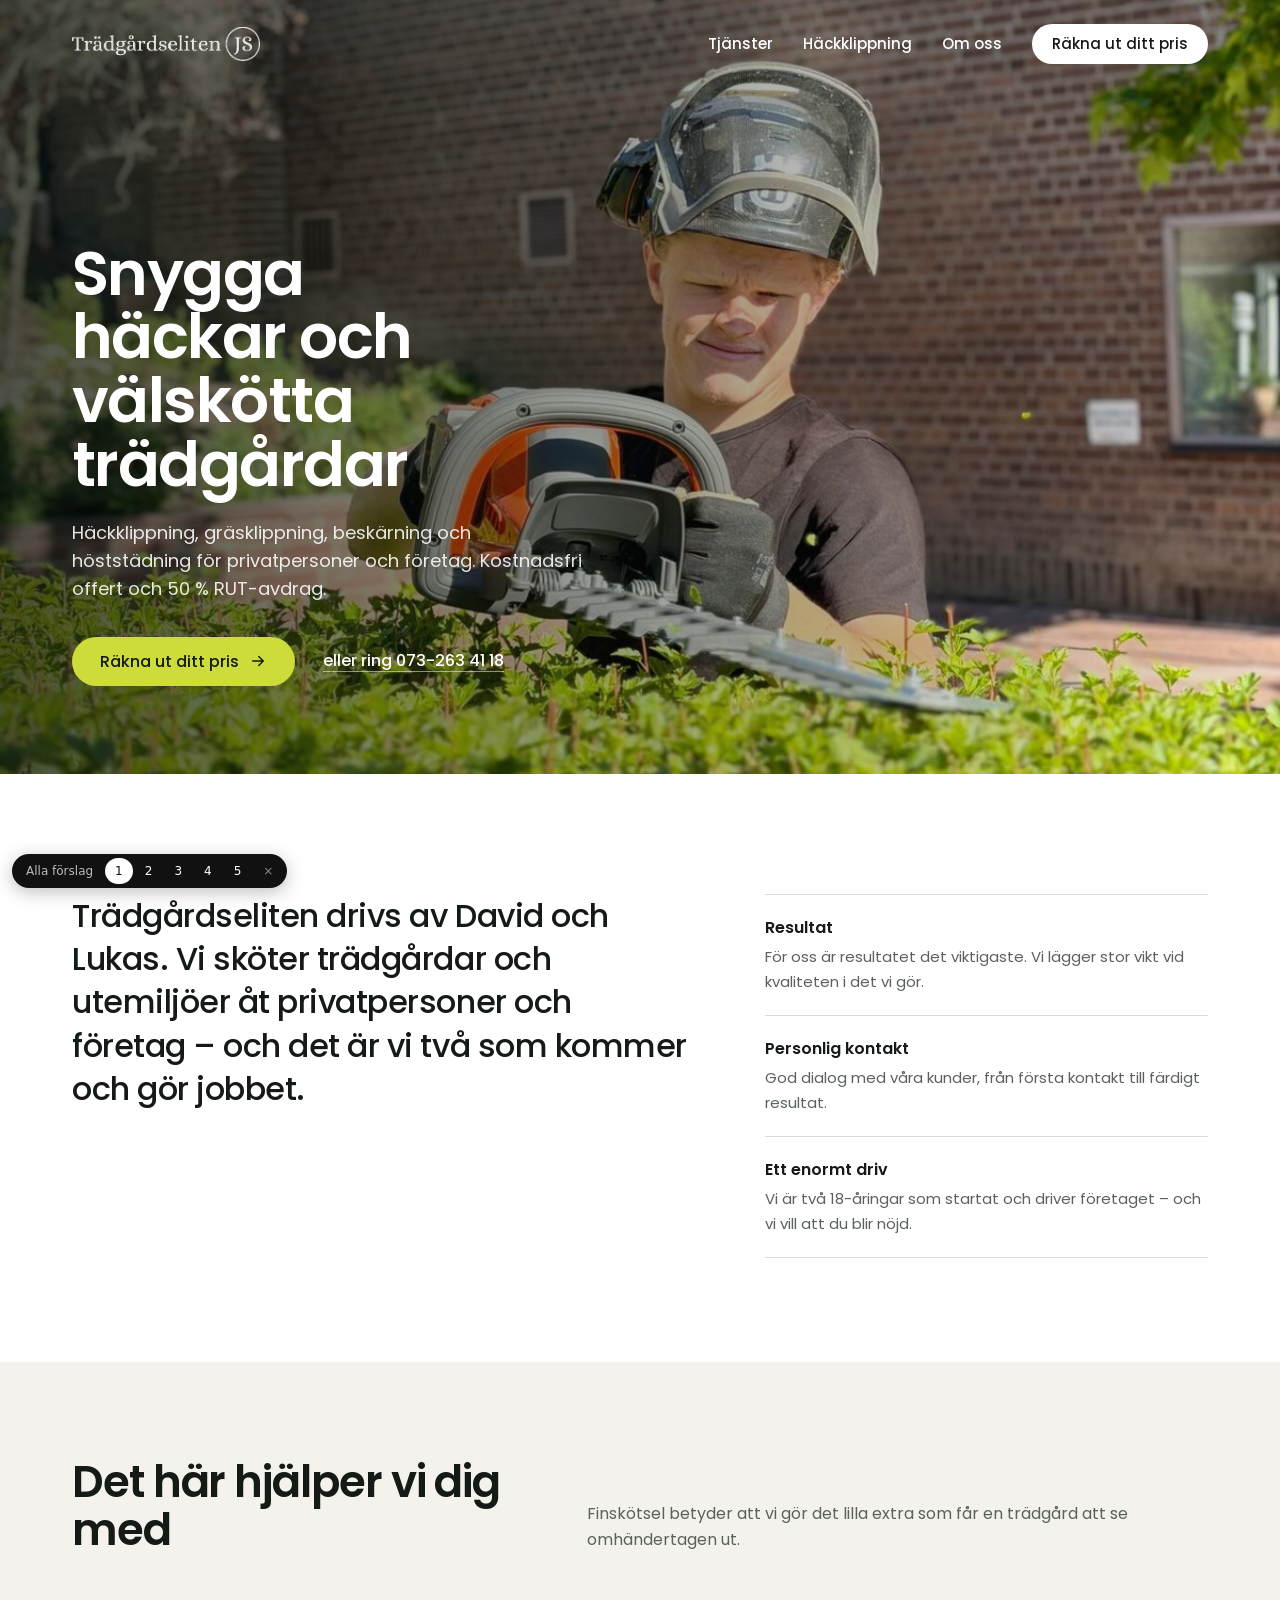
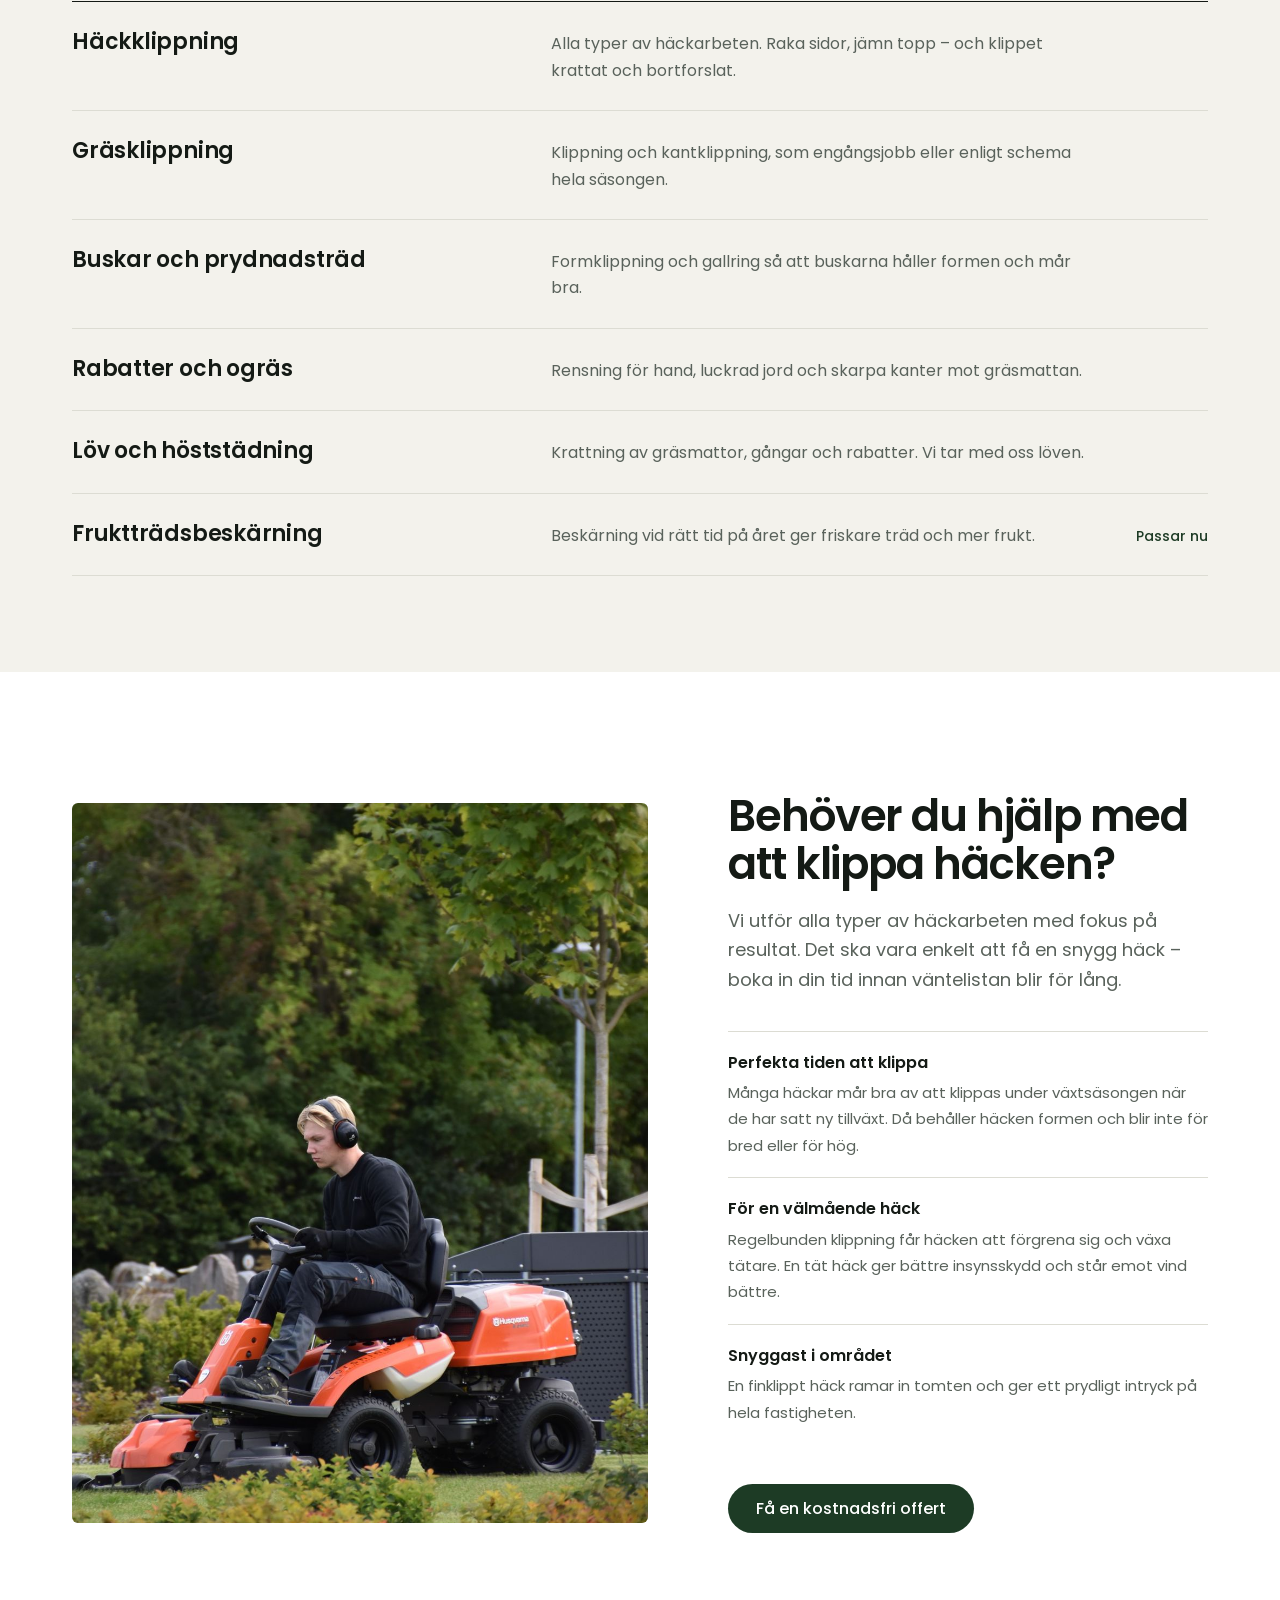
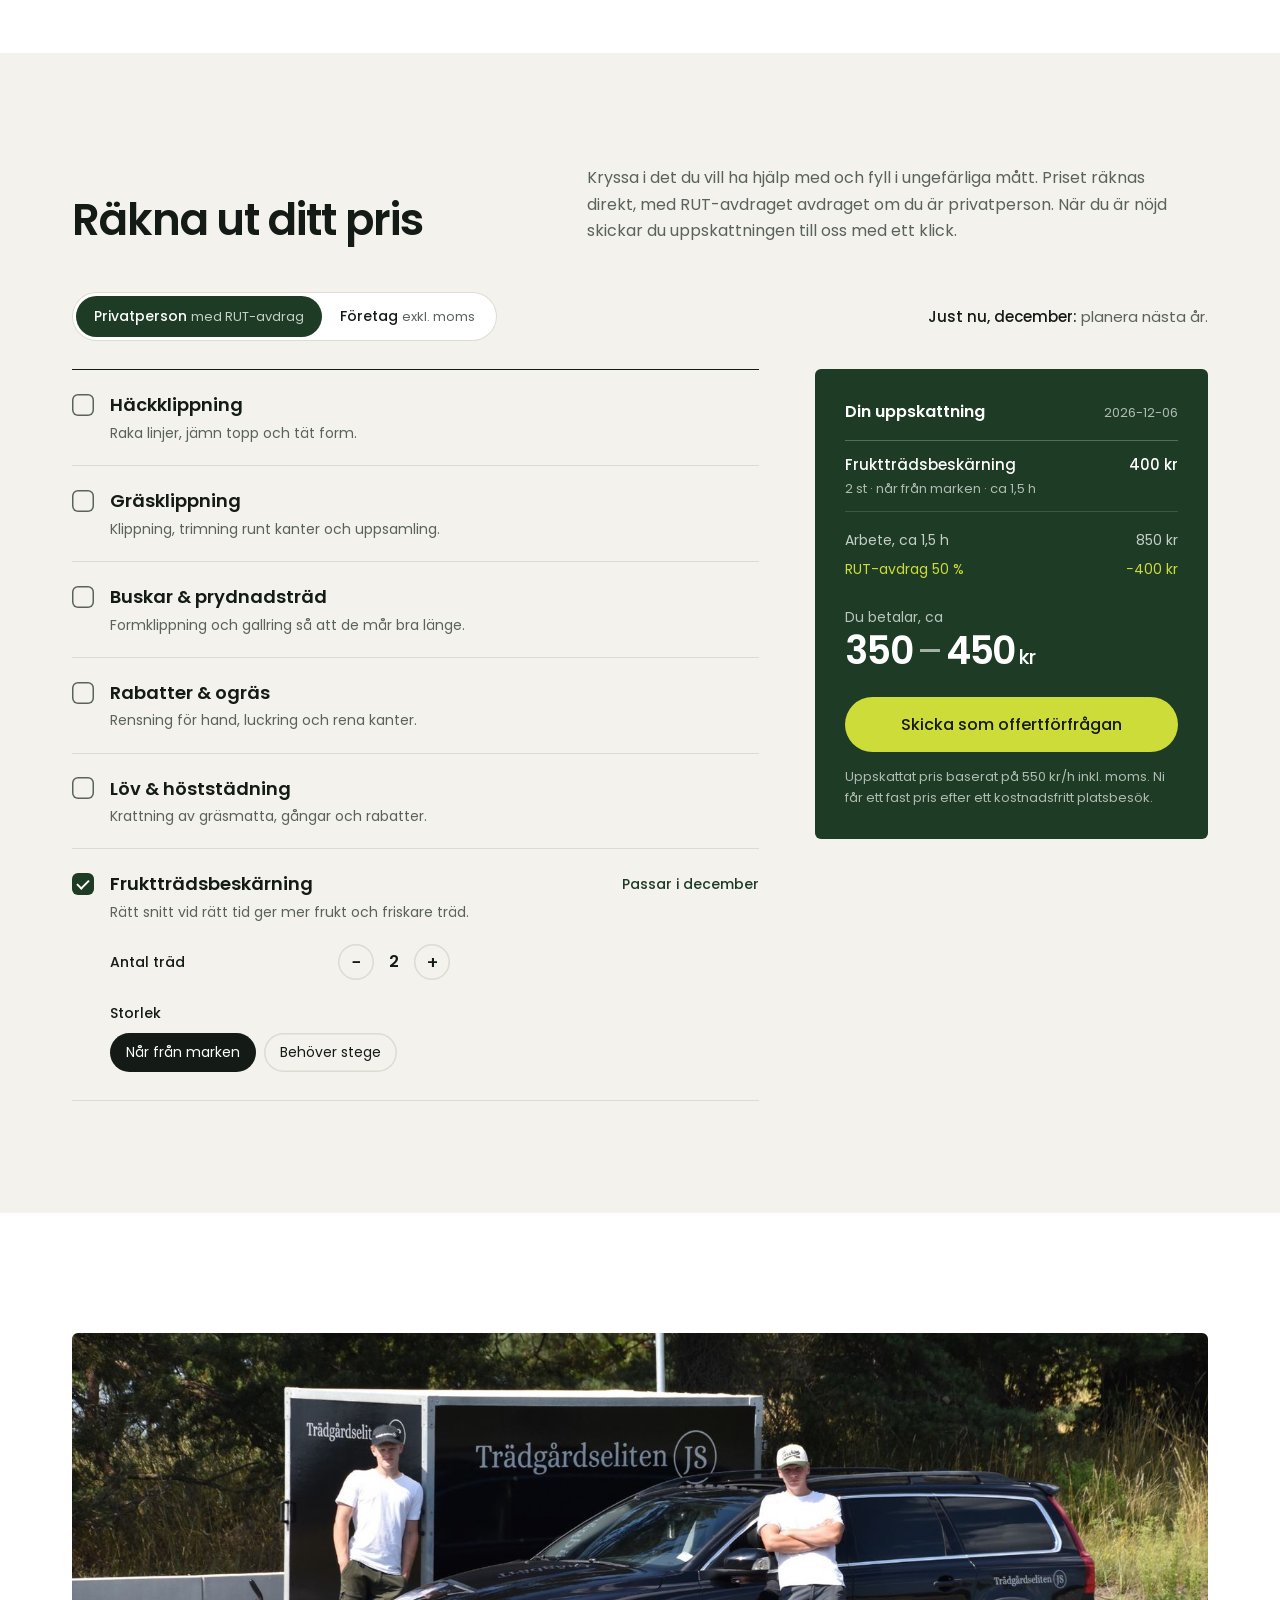
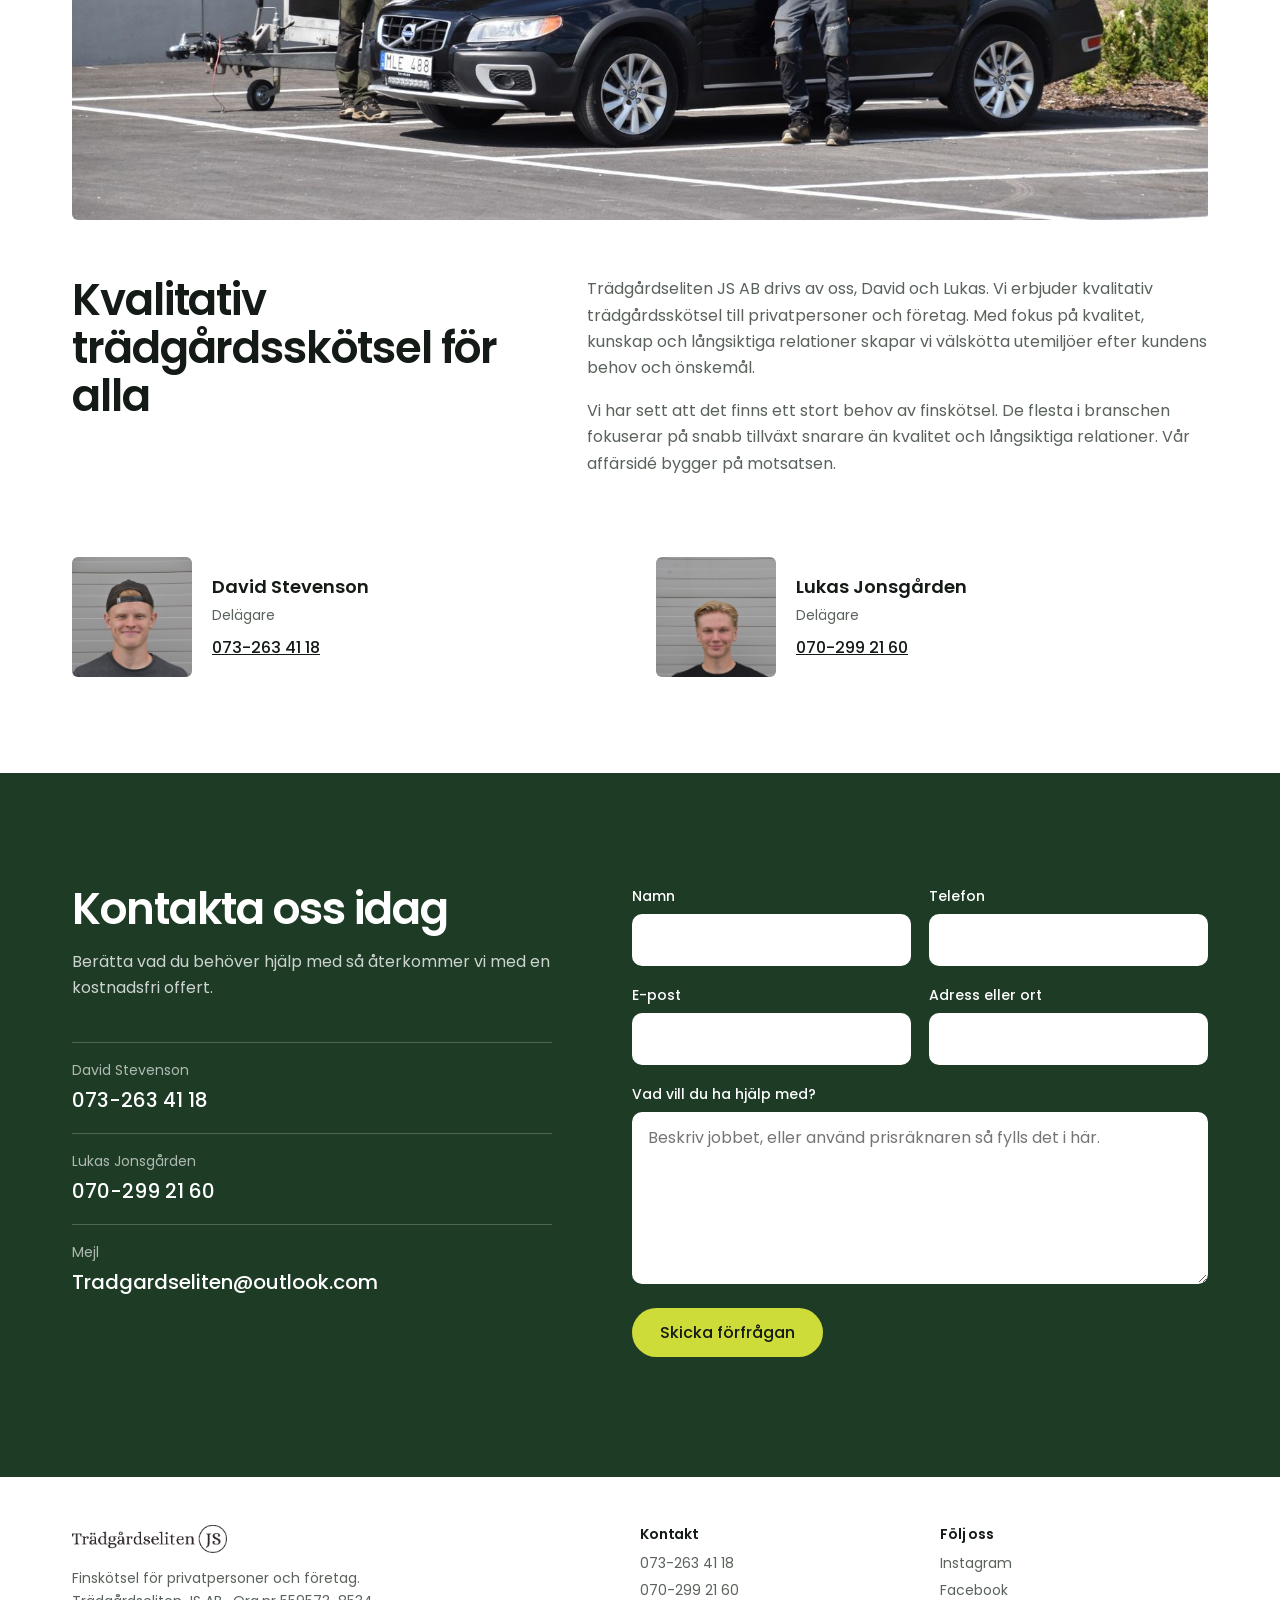
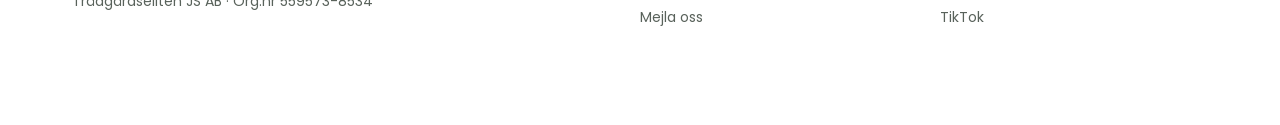
==== commit 6ad6eb4c: "Bygg om förslagen utan AI-slop: helbildshero, listor i stället för kort Varje förslag har nu ett rik" ====
--- a/forslag-1/index.html
+++ b/forslag-1/index.html
@@ -8,7 +8,7 @@
 <link rel="icon" href="../assets/img/ikon.png">
 <link rel="preconnect" href="https://fonts.googleapis.com">
 <link rel="preconnect" href="https://fonts.gstatic.com" crossorigin>
-<link href="https://fonts.googleapis.com/css2?family=Poppins:wght@400;500;600;700&display=swap" rel="stylesheet">
+<link href="https://fonts.googleapis.com/css2?family=Poppins:wght@400;500;600&display=swap" rel="stylesheet">
 <link rel="stylesheet" href="../shared/base.css">
 <link rel="stylesheet" href="style.css">
 <script src="../shared/te.js" defer></script>
@@ -17,146 +17,117 @@
 <body id="top">
 <header class="nav">
   <div class="container nav-inner">
-    <a class="nav-logo" href="#top"><img src="../assets/img/logo.png" alt="Trädgårdseliten JS" width="425" height="77"></a>
+    <a class="nav-logo" href="#top"><img src="../assets/img/logo-vit.png" alt="Trädgårdseliten JS" width="425" height="77"></a>
     <button class="nav-toggle" type="button" data-nav-toggle aria-expanded="false" aria-label="Meny"><svg viewBox="0 0 24 24"><path d="M4 7h16M4 12h16M4 17h16"/></svg></button>
     <nav class="nav-links" aria-label="Huvudmeny">
       <a href="#tjanster">Tjänster</a>
       <a href="#hack">Häckklippning</a>
-      <a href="#pris">Prisräknare</a>
       <a href="#om">Om oss</a>
-      <a class="btn btn-primary btn-sm" href="#kontakt">Kontakta oss</a>
+      <a class="btn btn-light" href="#pris">Räkna ut ditt pris</a>
     </nav>
   </div>
 </header>
 <main>
 <section class="hero">
-  <div class="container hero-grid">
-    <div class="hero-text">
-      <span class="pill"><span class="dot"></span><span>Just nu i <span data-te="season-month"></span>: <b data-te="season-title"></b></span></span>
-      <h1>Kvalitativ skötsel av trädgårdar och utemiljöer</h1>
-      <p class="lead">Trädgårdseliten JS hjälper privatpersoner och företag med allt från häckklippning till höststädning. Vi är två, vi gör jobbet själva – och resultatet är det viktigaste.</p>
-      <div class="btn-row">
-        <a class="btn btn-primary" href="#pris"><svg viewBox="0 0 24 24" aria-hidden="true" class="i"><rect x="4" y="2.5" width="16" height="19" rx="3"/><path d="M8 7h8M8 11.5h.01M12 11.5h.01M16 11.5h.01M8 15.5h.01M12 15.5h.01M16 15.5h.01"/></svg> Räkna ut ditt pris</a>
-        <a class="btn btn-outline" href="#kontakt">Kontakta oss idag</a>
-      </div>
-      <ul class="hero-checks">
-        <li><svg viewBox="0 0 24 24" aria-hidden="true" class="i"><path d="M20 6L9 17l-5-5"/></svg> Kostnadsfri offert</li>
-        <li><svg viewBox="0 0 24 24" aria-hidden="true" class="i"><path d="M20 6L9 17l-5-5"/></svg> 50 % RUT-avdrag</li>
-        <li><svg viewBox="0 0 24 24" aria-hidden="true" class="i"><path d="M20 6L9 17l-5-5"/></svg> Privat &amp; företag</li>
-      </ul>
-    </div>
-    <div class="hero-media">
-      <div class="photo"><img src="../assets/img/hackklippning.jpg" alt="Häckklippning med häcksax" width="1200" height="1600"></div>
-      <div class="float-card"><span class="icon" aria-hidden="true"><svg viewBox="0 0 24 24"><path d="M4 20h16M6 20v-3M18 20v-3"/><rect x="3" y="5" width="18" height="12" rx="4"/><path d="M8 9.5h.01M12 8h.01M16 10h.01M10 13h.01M14 12.5h.01"/></svg></span><div><b>Populärt just nu</b><span>Häckklippning</span></div></div>
+  <img class="hero-img" src="../assets/img/hackklippning.jpg" alt="Lukas klipper en häck" style="object-position:center 68%" fetchpriority="high">
+  <div class="container hero-content">
+    <h1>Snygga häckar och välskötta trädgårdar</h1>
+    <p class="hero-sub">Häckklippning, gräsklippning, beskärning och höststädning för privatpersoner och företag. Kostnadsfri offert och 50&nbsp;% RUT-avdrag.</p>
+    <div class="hero-actions">
+      <a class="btn btn-accent" href="#pris">Räkna ut ditt pris <svg viewBox="0 0 24 24" aria-hidden="true"><path d="M5 12h14M13 6l6 6-6 6"/></svg></a>
+      <a class="hero-phone" href="tel:+46732634118">eller ring 073-263 41 18</a>
     </div>
   </div>
 </section>
-
-<section class="section">
-  <div class="container grid grid-3">
-<article class="card"><span class="icon" aria-hidden="true"><svg viewBox="0 0 24 24"><path d="M12 3l2.7 5.6 6.1.9-4.4 4.3 1 6.1L12 17l-5.4 2.9 1-6.1-4.4-4.3 6.1-.9z"/></svg></span><h3>Resultat</h3><p>För oss är resultatet det viktigaste. Vi lägger stor vikt vid kvaliteten i det vi gör – vi gör Sverige till en vackrare plats!</p></article>
-<article class="card"><span class="icon" aria-hidden="true"><svg viewBox="0 0 24 24"><path d="M21 12a8 8 0 0 1-11.6 7.1L4 20l1-4.6A8 8 0 1 1 21 12z"/></svg></span><h3>Personlig kontakt</h3><p>Vi värdesätter kommunikation och relationer. Vi har en god dialog med våra kunder, från första kontakt till färdigt resultat.</p></article>
-<article class="card"><span class="icon" aria-hidden="true"><svg viewBox="0 0 24 24"><path d="M13 2L4 14h7l-1 8 9-12h-7z"/></svg></span><h3>18-åringar med ett enormt driv</h3><p>Vi är två 18-åringar som har startat och driver Trädgårdseliten. Vi har ett enormt driv för att göra våra kunder nöjda.</p></article>
+<section class="intro">
+  <div class="container intro-grid">
+    <p class="intro-statement">Trädgårdseliten drivs av David och Lukas. Vi sköter trädgårdar och utemiljöer åt privatpersoner och företag – och det är vi två som kommer och gör jobbet.</p>
+    <dl class="reasons">
+      <div><dt>Resultat</dt><dd>För oss är resultatet det viktigaste. Vi lägger stor vikt vid kvaliteten i det vi gör.</dd></div>
+      <div><dt>Personlig kontakt</dt><dd>God dialog med våra kunder, från första kontakt till färdigt resultat.</dd></div>
+      <div><dt>Ett enormt driv</dt><dd>Vi är två 18-åringar som startat och driver företaget – och vi vill att du blir nöjd.</dd></div>
+    </dl>
   </div>
 </section>
-
-<section id="tjanster" class="section section-alt">
+<section id="tjanster" class="services">
   <div class="container">
-    <div class="section-head"><span class="eyebrow">Tjänster</span><h2>Det här hjälper vi dig med</h2><p>Finskötsel för privatpersoner och företag. Tjänster markerade med ”Passar nu” är extra aktuella den här månaden.</p></div>
-    <div class="grid grid-3">
-<article class="card service" data-te-service="hack"><span class="icon" aria-hidden="true"><svg viewBox="0 0 24 24"><path d="M4 20h16M6 20v-3M18 20v-3"/><rect x="3" y="5" width="18" height="12" rx="4"/><path d="M8 9.5h.01M12 8h.01M16 10h.01M10 13h.01M14 12.5h.01"/></svg></span><span class="season-tag">Passar nu</span><h3>Häckklippning</h3><p>Vi utför alla typer av häckarbeten med fokus på resultat. Raka sidor, jämn topp och klippet bortforslat.</p></article>
-<article class="card service" data-te-service="gras"><span class="icon" aria-hidden="true"><svg viewBox="0 0 24 24"><path d="M3 20h18M6 20c0-5 1-8 3-11M10 20c0-6-1-10-3-13M14 20c0-5 1.5-9 4-12M18 20c0-4-1-7-3-9"/></svg></span><span class="season-tag">Passar nu</span><h3>Gräsklippning</h3><p>Klippning och kantklippning – som engångsjobb eller enligt schema hela säsongen.</p></article>
-<article class="card service" data-te-service="buskar"><span class="icon" aria-hidden="true"><svg viewBox="0 0 24 24"><circle cx="8.5" cy="12" r="5"/><circle cx="15.5" cy="10.5" r="6"/><path d="M3 21h18M9 17v4M15 16.5V21"/></svg></span><span class="season-tag">Passar nu</span><h3>Buskar &amp; prydnadsträd</h3><p>Formklippning och gallring så att buskarna håller formen och mår bra.</p></article>
-<article class="card service" data-te-service="rabatt"><span class="icon" aria-hidden="true"><svg viewBox="0 0 24 24"><path d="M12 21v-8M12 13c-3 0-4.5-2-4.5-4.5C10 8.5 12 10 12 13zm0 0c3 0 4.5-2 4.5-4.5C14 8.5 12 10 12 13z"/><circle cx="12" cy="5" r="2"/><path d="M4 21h16"/></svg></span><span class="season-tag">Passar nu</span><h3>Rabatter &amp; ogräs</h3><p>Rensning för hand, luckrad jord och snygga kanter mot gräsmattan.</p></article>
-<article class="card service" data-te-service="lov"><span class="icon" aria-hidden="true"><svg viewBox="0 0 24 24"><path d="M5 19C5 10 10 4 20 4c0 10-6 15-15 15z"/><path d="M5 19L14 10"/></svg></span><span class="season-tag">Passar nu</span><h3>Löv &amp; höststädning</h3><p>Krattning av gräsmattor, gångar och rabatter. Vi tar med oss löven.</p></article>
-<article class="card service" data-te-service="trad"><span class="icon" aria-hidden="true"><svg viewBox="0 0 24 24"><path d="M12 21v-7M12 14l-4-3M12 16l4-3"/><path d="M12 3a6 6 0 0 1 6 6c0 3-2.5 5-6 5s-6-2-6-5a6 6 0 0 1 6-6z"/><path d="M5 21h14"/></svg></span><span class="season-tag">Passar nu</span><h3>Fruktträdsbeskärning</h3><p>Beskärning vid rätt tid ger friskare träd och mer frukt.</p></article>
-    </div>
+    <div class="services-head"><h2>Det här hjälper vi dig med</h2><p>Finskötsel betyder att vi gör det lilla extra som får en trädgård att se omhändertagen ut.</p></div>
+    <ul class="svc-list">
+      <li data-te-service="hack"><h3>Häckklippning</h3><p>Alla typer av häckarbeten. Raka sidor, jämn topp – och klippet krattat och bortforslat.</p><span class="svc-now">Passar nu</span></li>
+      <li data-te-service="gras"><h3>Gräsklippning</h3><p>Klippning och kantklippning, som engångsjobb eller enligt schema hela säsongen.</p><span class="svc-now">Passar nu</span></li>
+      <li data-te-service="buskar"><h3>Buskar och prydnadsträd</h3><p>Formklippning och gallring så att buskarna håller formen och mår bra.</p><span class="svc-now">Passar nu</span></li>
+      <li data-te-service="rabatt"><h3>Rabatter och ogräs</h3><p>Rensning för hand, luckrad jord och skarpa kanter mot gräsmattan.</p><span class="svc-now">Passar nu</span></li>
+      <li data-te-service="lov"><h3>Löv och höststädning</h3><p>Krattning av gräsmattor, gångar och rabatter. Vi tar med oss löven.</p><span class="svc-now">Passar nu</span></li>
+      <li data-te-service="trad"><h3>Fruktträdsbeskärning</h3><p>Beskärning vid rätt tid på året ger friskare träd och mer frukt.</p><span class="svc-now">Passar nu</span></li>
+    </ul>
   </div>
 </section>
-
-<section id="hack" class="section">
-  <div class="container split">
-    <div class="photo split-media"><img src="../assets/img/akgrasklippare.jpg" alt="Gräsklippning med åkgräsklippare" loading="lazy" width="1067" height="1600"></div>
+<section id="hack" class="feature">
+  <div class="container feature-grid">
+    <div class="feature-img"><img src="../assets/img/akgrasklippare.jpg" alt="Häckklippning" loading="lazy" style="object-position:center 55%"></div>
     <div>
-      <span class="eyebrow">Häckklippning</span>
       <h2>Behöver du hjälp med att klippa häcken?</h2>
-      <p class="muted">Vi på Trädgårdseliten hjälper dig! Det ska vara enkelt att få en snygg häck. Boka in din tid innan väntelistan blir för lång.</p>
-      <ul class="hedge-list">
-<li class="hedge-point"><span class="icon" aria-hidden="true"><svg viewBox="0 0 24 24"><circle cx="12" cy="12" r="4"/><path d="M12 2v2M12 20v2M4.9 4.9l1.4 1.4M17.7 17.7l1.4 1.4M2 12h2M20 12h2M4.9 19.1l1.4-1.4M17.7 6.3l1.4-1.4"/></svg></span><div><h3>Perfekta tiden att klippa</h3><p>Många häckar mår bra av att klippas under växtsäsongen när de har satt ny tillväxt. En klippning under sommaren hjälper häcken att behålla sin form och förhindrar att den blir för bred eller för hög.</p></div></li>
-<li class="hedge-point"><span class="icon" aria-hidden="true"><svg viewBox="0 0 24 24"><path d="M5 19C5 10 10 4 20 4c0 10-6 15-15 15z"/><path d="M5 19L14 10"/></svg></span><div><h3>För en välmående häck</h3><p>Regelbunden klippning stimulerar häcken att förgrena sig, vilket ger en tätare tillväxt. En tät häck ger bättre insynsskydd, står emot vind bättre och får ett jämnare utseende.</p></div></li>
-<li class="hedge-point"><span class="icon" aria-hidden="true"><svg viewBox="0 0 24 24"><path d="M12 3l2.7 5.6 6.1.9-4.4 4.3 1 6.1L12 17l-5.4 2.9 1-6.1-4.4-4.3 6.1-.9z"/></svg></span><div><h3>Snyggast i området</h3><p>En finklippt häck bidrar mycket till helhetsintrycket. Den ramar in tomten, skapar insynsskydd och ger ett prydligt intryck på hela fastigheten. Och du får den snyggaste häcken i området!</p></div></li>
+      <p class="feature-lead">Vi utför alla typer av häckarbeten med fokus på resultat. Det ska vara enkelt att få en snygg häck – boka in din tid innan väntelistan blir för lång.</p>
+      <ul class="feature-points">
+        <li><b>Perfekta tiden att klippa</b><span>Många häckar mår bra av att klippas under växtsäsongen när de har satt ny tillväxt. Då behåller häcken formen och blir inte för bred eller för hög.</span></li>
+        <li><b>För en välmående häck</b><span>Regelbunden klippning får häcken att förgrena sig och växa tätare. En tät häck ger bättre insynsskydd och står emot vind bättre.</span></li>
+        <li><b>Snyggast i området</b><span>En finklippt häck ramar in tomten och ger ett prydligt intryck på hela fastigheten.</span></li>
       </ul>
       <a class="btn btn-primary" href="#kontakt">Få en kostnadsfri offert</a>
     </div>
   </div>
 </section>
-
-<section id="pris" class="section section-alt">
+<section id="pris" class="calc">
   <div class="container">
-    <div class="section-head">
-      <span class="eyebrow">Prisräknare</span>
-      <h2>Räkna ut ditt pris</h2>
-      <p>Välj vad du vill ha hjälp med – häck, gräsmatta, buskar eller något annat – och fyll i ungefärliga mått. RUT-avdraget räknas automatiskt. Skicka sedan uppskattningen till oss med ett klick.</p>
-    </div>
+    <div class="calc-head"><h2>Räkna ut ditt pris</h2><p>Kryssa i det du vill ha hjälp med och fyll i ungefärliga mått. Priset räknas direkt, med RUT-avdraget avdraget om du är privatperson. När du är nöjd skickar du uppskattningen till oss med ett klick.</p></div>
     <div data-te-calculator></div>
   </div>
 </section>
-
-<section id="om" class="section">
-  <div class="container about">
-    <div>
-      <span class="eyebrow">Om Trädgårdseliten</span>
+<section id="om" class="about">
+  <div class="container">
+    <div class="about-photo"><img src="../assets/img/teamet.jpg" alt="David och Lukas" loading="lazy" style="object-position:center 65%"></div>
+    <div class="about-grid">
       <h2>Kvalitativ trädgårdsskötsel för alla</h2>
-      <p class="muted">Trädgårdseliten JS AB drivs av oss, David och Lukas. Vi erbjuder kvalitativ trädgårdsskötsel till privatpersoner och företag. Med fokus på kvalitet, kunskap och långsiktiga relationer skapar vi välskötta utemiljöer och trädgårdar efter kundens behov och önskemål.</p>
-      <p class="muted">Vi har sett att det finns ett stort behov av finskötselföretag på marknaden. Större delen av våra konkurrenter fokuserar på snabb tillväxt snarare än kvalitet och långsiktiga relationer. Vår affärsidé bygger därför på att erbjuda kvalitativ finskötsel av trädgårdar och utemiljöer – och att sätta relationer i fokus.</p>
+      <div class="about-text"><p>Trädgårdseliten JS AB drivs av oss, David och Lukas. Vi erbjuder kvalitativ trädgårdsskötsel till privatpersoner och företag. Med fokus på kvalitet, kunskap och långsiktiga relationer skapar vi välskötta utemiljöer efter kundens behov och önskemål.</p><p>Vi har sett att det finns ett stort behov av finskötsel. De flesta i branschen fokuserar på snabb tillväxt snarare än kvalitet och långsiktiga relationer. Vår affärsidé bygger på motsatsen.</p></div>
     </div>
-    <div class="photo about-photo"><img src="../assets/img/teamet.jpg" alt="David och Lukas framför bilen och släpet" loading="lazy" width="1600" height="1066"></div>
-  </div>
-  <div class="container grid grid-2 people">
-<article class="person">
-  <div class="photo"><img src="../assets/img/david.jpg" alt="David Stevenson" loading="lazy" width="1067" height="1600"></div>
-  <div class="person-body"><h3>David Stevenson</h3><p>Delägare</p><a class="btn btn-outline btn-sm" href="tel:+46732634118"><svg viewBox="0 0 24 24" aria-hidden="true" class="i"><path d="M22 16.9v3a2 2 0 0 1-2.2 2 19.8 19.8 0 0 1-8.6-3.1 19.5 19.5 0 0 1-6-6A19.8 19.8 0 0 1 2.1 4.2 2 2 0 0 1 4.1 2h3a2 2 0 0 1 2 1.7c.1 1 .4 1.9.7 2.8a2 2 0 0 1-.5 2.1L8 9.9a16 16 0 0 0 6 6l1.3-1.3a2 2 0 0 1 2.1-.4c.9.3 1.8.6 2.8.7a2 2 0 0 1 1.7 2z"/></svg> 073-263 41 18</a></div>
-</article>
-<article class="person">
-  <div class="photo"><img src="../assets/img/lukas.jpg" alt="Lukas Jonsgården" loading="lazy" width="1067" height="1600"></div>
-  <div class="person-body"><h3>Lukas Jonsgården</h3><p>Delägare</p><a class="btn btn-outline btn-sm" href="tel:+46702992160"><svg viewBox="0 0 24 24" aria-hidden="true" class="i"><path d="M22 16.9v3a2 2 0 0 1-2.2 2 19.8 19.8 0 0 1-8.6-3.1 19.5 19.5 0 0 1-6-6A19.8 19.8 0 0 1 2.1 4.2 2 2 0 0 1 4.1 2h3a2 2 0 0 1 2 1.7c.1 1 .4 1.9.7 2.8a2 2 0 0 1-.5 2.1L8 9.9a16 16 0 0 0 6 6l1.3-1.3a2 2 0 0 1 2.1-.4c.9.3 1.8.6 2.8.7a2 2 0 0 1 1.7 2z"/></svg> 070-299 21 60</a></div>
-</article>
+    <div class="people">
+      <figure class="person"><img src="../assets/img/david.jpg" alt="David Stevenson" loading="lazy"><figcaption><b>David Stevenson</b><span>Delägare</span><a href="tel:+46732634118">073-263 41 18</a></figcaption></figure>
+      <figure class="person"><img src="../assets/img/lukas.jpg" alt="Lukas Jonsgården" loading="lazy"><figcaption><b>Lukas Jonsgården</b><span>Delägare</span><a href="tel:+46702992160">070-299 21 60</a></figcaption></figure>
+    </div>
   </div>
 </section>
-
-<section id="kontakt" class="section section-alt">
-  <div class="container contact">
+<section id="kontakt" class="contact">
+  <div class="container contact-grid">
     <div>
-      <span class="eyebrow">Kontakt</span>
-      <h2>Kontakta oss idag!</h2>
-      <p class="muted">Berätta vad du behöver hjälp med så återkommer vi med en kostnadsfri offert.</p>
-      <ul class="contact-list">
-  <li><span class="icon" aria-hidden="true"><svg viewBox="0 0 24 24"><path d="M22 16.9v3a2 2 0 0 1-2.2 2 19.8 19.8 0 0 1-8.6-3.1 19.5 19.5 0 0 1-6-6A19.8 19.8 0 0 1 2.1 4.2 2 2 0 0 1 4.1 2h3a2 2 0 0 1 2 1.7c.1 1 .4 1.9.7 2.8a2 2 0 0 1-.5 2.1L8 9.9a16 16 0 0 0 6 6l1.3-1.3a2 2 0 0 1 2.1-.4c.9.3 1.8.6 2.8.7a2 2 0 0 1 1.7 2z"/></svg></span><div><small>David Stevenson</small><a href="tel:+46732634118">073-263 41 18</a></div></li>
-  <li><span class="icon" aria-hidden="true"><svg viewBox="0 0 24 24"><path d="M22 16.9v3a2 2 0 0 1-2.2 2 19.8 19.8 0 0 1-8.6-3.1 19.5 19.5 0 0 1-6-6A19.8 19.8 0 0 1 2.1 4.2 2 2 0 0 1 4.1 2h3a2 2 0 0 1 2 1.7c.1 1 .4 1.9.7 2.8a2 2 0 0 1-.5 2.1L8 9.9a16 16 0 0 0 6 6l1.3-1.3a2 2 0 0 1 2.1-.4c.9.3 1.8.6 2.8.7a2 2 0 0 1 1.7 2z"/></svg></span><div><small>Lukas Jonsgården</small><a href="tel:+46702992160">070-299 21 60</a></div></li>
-  <li><span class="icon" aria-hidden="true"><svg viewBox="0 0 24 24"><rect x="2.5" y="4.5" width="19" height="15" rx="3"/><path d="M3 7l9 6 9-6"/></svg></span><div><small>Mejl</small><a href="mailto:Tradgardseliten@outlook.com">Tradgardseliten@outlook.com</a></div></li>
-</ul>
+      <h2>Kontakta oss idag</h2>
+      <p class="contact-intro">Berätta vad du behöver hjälp med så återkommer vi med en kostnadsfri offert.</p>
+      <dl class="contact-lines">
+        <div><dt>David Stevenson</dt><dd><a href="tel:+46732634118">073-263 41 18</a></dd></div>
+        <div><dt>Lukas Jonsgården</dt><dd><a href="tel:+46702992160">070-299 21 60</a></dd></div>
+        <div><dt>Mejl</dt><dd><a href="mailto:Tradgardseliten@outlook.com">Tradgardseliten@outlook.com</a></dd></div>
+      </dl>
     </div>
-    <div class="card"><form class="form" data-te-contact>
-  <div class="form-row">
-    <label>Namn<input name="namn" required autocomplete="name" placeholder="Förnamn Efternamn"></label>
-    <label>Telefon<input name="telefon" type="tel" autocomplete="tel" placeholder="07X-XXX XX XX"></label>
-  </div>
-  <div class="form-row">
-    <label>E-post<input name="epost" type="email" autocomplete="email" placeholder="namn@exempel.se"></label>
-    <label>Adress eller ort<input name="adress" autocomplete="street-address" placeholder="Gatuadress, ort"></label>
-  </div>
-  <label>Vad vill du ha hjälp med?<textarea name="meddelande" rows="6" data-te-message placeholder="Beskriv jobbet – eller använd prisräknaren så fylls det i automatiskt."></textarea></label>
-  <button class="btn btn-primary" type="submit">Skicka förfrågan <svg viewBox="0 0 24 24" aria-hidden="true" class="i"><path d="M5 12h14M13 6l6 6-6 6"/></svg></button>
-  <p class="form-status" data-te-status hidden></p>
-</form></div>
+    <form class="form" data-te-contact>
+      <div class="form-row">
+        <label>Namn<input name="namn" required autocomplete="name"></label>
+        <label>Telefon<input name="telefon" type="tel" autocomplete="tel"></label>
+      </div>
+      <div class="form-row">
+        <label>E-post<input name="epost" type="email" autocomplete="email"></label>
+        <label>Adress eller ort<input name="adress" autocomplete="street-address"></label>
+      </div>
+      <label>Vad vill du ha hjälp med?<textarea name="meddelande" rows="6" data-te-message placeholder="Beskriv jobbet, eller använd prisräknaren så fylls det i här."></textarea></label>
+      <button class="btn btn-primary" type="submit">Skicka förfrågan</button>
+      <p class="form-status" data-te-status hidden></p>
+    </form>
   </div>
 </section>
 </main>
 <footer class="footer">
   <div class="container footer-inner">
-    <img src="../assets/img/logo.png" alt="Trädgårdseliten JS" width="425" height="77" loading="lazy">
-    <span>Trädgårdseliten JS AB · Org.nr 559573-8534 · <a href="mailto:Tradgardseliten@outlook.com">Tradgardseliten@outlook.com</a></span>
-    <div class="socials"><a href="https://www.instagram.com/tradgardseliten/" aria-label="Instagram" rel="noopener"><svg viewBox="0 0 24 24"><path d="M12 7a5 5 0 1 0 0 10 5 5 0 0 0 0-10zm0 8.2a3.2 3.2 0 1 1 0-6.4 3.2 3.2 0 0 1 0 6.4zM17.3 5.5a1.2 1.2 0 1 0 0 2.4 1.2 1.2 0 0 0 0-2.4zM21.9 7.9c-.1-1.6-.4-3-1.6-4.2S17.7 2.2 16.1 2.1C14.4 2 9.6 2 7.9 2.1 6.3 2.2 4.9 2.5 3.7 3.7S2.2 6.3 2.1 7.9C2 9.6 2 14.4 2.1 16.1c.1 1.6.4 3 1.6 4.2s2.6 1.5 4.2 1.6c1.7.1 6.5.1 8.2 0 1.6-.1 3-.4 4.2-1.6s1.5-2.6 1.6-4.2c.1-1.7.1-6.5 0-8.2zM19.8 18c-.3.9-1 1.5-1.8 1.8-1.3.5-4.3.4-5.7.4s-4.4.1-5.7-.4c-.9-.3-1.5-1-1.8-1.8-.5-1.3-.4-4.3-.4-5.7s-.1-4.4.4-5.7c.3-.9 1-1.5 1.8-1.8 1.3-.5 4.3-.4 5.7-.4s4.4-.1 5.7.4c.9.3 1.5 1 1.8 1.8.5 1.3.4 4.3.4 5.7s.1 4.4-.4 5.7z"/></svg></a><a href="https://www.facebook.com/p/Tr%C3%A4dg%C3%A5rdseliten-JS-61576988999724/" aria-label="Facebook" rel="noopener"><svg viewBox="0 0 24 24"><path d="M14 8.5V6.6c0-.9.6-1.1 1-1.1h2.6V1.6L14 1.6c-4 0-4.9 3-4.9 4.9v2H6.8v4h2.3V22h4.9v-9.5h3.3l.4-4H14z"/></svg></a><a href="https://www.tiktok.com/@tradgardseliten" aria-label="Tiktok" rel="noopener"><svg viewBox="0 0 24 24"><path d="M16.6 2h-3.4v13.4a2.9 2.9 0 1 1-2.9-2.9c.3 0 .6 0 .9.1V9.2a6.3 6.3 0 1 0 5.4 6.2V8.6a8 8 0 0 0 4.7 1.5V6.7a4.7 4.7 0 0 1-4.7-4.7z"/></svg></a></div>
+    <div><img src="../assets/img/logo.png" alt="Trädgårdseliten JS" width="425" height="77" loading="lazy"><p>Finskötsel för privatpersoner och företag.<br>Trädgårdseliten JS AB · Org.nr 559573-8534</p></div>
+    <div><h3>Kontakt</h3><ul><li><a href="tel:+46732634118">073-263 41 18</a></li><li><a href="tel:+46702992160">070-299 21 60</a></li><li><a href="mailto:Tradgardseliten@outlook.com">Mejla oss</a></li></ul></div>
+    <div><h3>Följ oss</h3><ul><li><a href="https://www.instagram.com/tradgardseliten/">Instagram</a></li><li><a href="https://www.facebook.com/p/Tr%C3%A4dg%C3%A5rdseliten-JS-61576988999724/">Facebook</a></li><li><a href="https://www.tiktok.com/@tradgardseliten">TikTok</a></li></ul></div>
   </div>
 </footer>
 </body>
--- a/shared/base.css
+++ b/shared/base.css
@@ -1,24 +1,27 @@
 /*
  * Trädgårdseliten JS – gemensam grund för alla förslag.
- * Varje förslag sätter egna färger i :root och lägger till sin layout.
+ * Varje förslag sätter egna färger i :root och justerar layouten i style.css.
+ *
+ * Principer: riktiga foton, vänsterställd text, en tydlig huvudknapp per vy,
+ * linjer i stället för kort, få färger, ingen dekoration utan syfte.
  */
 :root {
   --bg: #ffffff;
-  --surface: #f4f6f1;
-  --card: #ffffff;
-  --text: #16201a;
-  --muted: #5d6a61;
-  --border: #e3e8e0;
-  --primary: #1f4d2b;
-  --primary-hover: #173b21;
+  --bg-2: #f3f2ec;
+  --text: #141a15;
+  --muted: #59625b;
+  --line: #dcdcd3;
+  --primary: #1d3b25;
+  --primary-hover: #142a1a;
   --on-primary: #ffffff;
   --accent: #cddc39;
-  --on-accent: #16201a;
-  --radius: 20px;
-  --radius-sm: 12px;
-  --shadow: 0 10px 30px -12px rgba(22, 32, 26, .18);
-  --container: 1180px;
+  --on-accent: #141a15;
+  --hero-scrim: linear-gradient(90deg, rgba(8, 14, 9, .72) 0%, rgba(8, 14, 9, .35) 55%, rgba(8, 14, 9, .05) 100%);
+  --r-img: 6px;
+  --r-field: 10px;
+  --container: 1200px;
   --font: 'Poppins', system-ui, -apple-system, 'Segoe UI', sans-serif;
+  --ease: cubic-bezier(.2, .7, .2, 1);
 }
 
 * { box-sizing: border-box; }
@@ -26,235 +29,258 @@
 body { margin: 0; background: var(--bg); color: var(--text); font: 400 16px/1.65 var(--font); -webkit-font-smoothing: antialiased; }
 img { max-width: 100%; display: block; }
 a { color: inherit; }
-h1, h2, h3, h4 { margin: 0; line-height: 1.15; font-weight: 600; letter-spacing: -0.02em; }
-h1 { font-size: clamp(36px, 5.2vw, 60px); }
-h2 { font-size: clamp(28px, 3.6vw, 42px); }
-h3 { font-size: 20px; }
+h1, h2, h3 { margin: 0; font-weight: 600; letter-spacing: -0.025em; }
+h1 { font-size: clamp(38px, 5.6vw, 72px); line-height: 1.04; }
+h2 { font-size: clamp(28px, 3.4vw, 44px); line-height: 1.1; }
+h3 { font-size: 19px; line-height: 1.3; letter-spacing: -0.01em; }
 p { margin: 0 0 1em; }
-.container { width: 100%; max-width: var(--container); margin: 0 auto; padding: 0 24px; }
-.section { padding: 96px 0; }
-.section-alt { background: var(--surface); }
-.section-head { max-width: 640px; margin: 0 auto 48px; text-align: center; }
-.section-head.left { margin-left: 0; text-align: left; }
-.section-head p { color: var(--muted); margin: 14px 0 0; }
-.eyebrow { display: inline-block; font-size: 13px; font-weight: 600; letter-spacing: .04em; text-transform: uppercase; color: var(--primary); margin-bottom: 12px; }
+.container { width: 100%; max-width: var(--container); margin: 0 auto; padding: 0 32px; }
 .muted { color: var(--muted); }
 
-/* Knappar */
-.btn { display: inline-flex; align-items: center; justify-content: center; gap: 8px; padding: 14px 26px; border-radius: 999px; border: 2px solid transparent; font: 500 15px/1.2 var(--font); text-decoration: none; cursor: pointer; transition: background .2s, color .2s, border-color .2s, transform .2s, box-shadow .2s; white-space: nowrap; }
-.btn:hover { transform: translateY(-1px); }
-.btn:focus-visible { outline: 3px solid var(--accent); outline-offset: 2px; }
+/* Knappar – rundade, en primär per vy */
+.btn { display: inline-flex; align-items: center; justify-content: center; gap: 10px; padding: 15px 28px; border-radius: 999px; border: 0; font: 500 16px/1.2 var(--font); text-decoration: none; cursor: pointer; white-space: nowrap; transition: background-color .15s var(--ease), color .15s var(--ease), transform .15s var(--ease); }
+.btn:active { transform: scale(.98); }
+.btn:focus-visible, a:focus-visible, button:focus-visible { outline: 3px solid var(--accent); outline-offset: 3px; }
 .btn-primary { background: var(--primary); color: var(--on-primary); }
-.btn-primary:hover { background: var(--primary-hover); box-shadow: var(--shadow); }
+.btn-primary:hover { background: var(--primary-hover); }
 .btn-accent { background: var(--accent); color: var(--on-accent); }
-.btn-accent:hover { filter: brightness(.95); box-shadow: var(--shadow); }
-.btn-outline { border-color: currentColor; background: transparent; }
-.btn-outline:hover { background: var(--text); color: var(--bg); border-color: var(--text); }
+.btn-accent:hover { background: color-mix(in srgb, var(--accent) 85%, #fff); }
 .btn-light { background: #fff; color: var(--text); }
-.btn-sm { padding: 10px 18px; font-size: 14px; }
-.btn-row { display: flex; flex-wrap: wrap; gap: 12px; }
-
-.pill { display: inline-flex; align-items: center; gap: 8px; padding: 7px 14px; border-radius: 999px; background: var(--surface); font-size: 14px; font-weight: 500; }
-.pill .dot { width: 8px; height: 8px; border-radius: 50%; background: var(--accent); box-shadow: 0 0 0 3px color-mix(in srgb, var(--accent) 35%, transparent); }
-
-/* Navigering */
-.nav { position: sticky; top: 0; z-index: 50; background: color-mix(in srgb, var(--bg) 88%, transparent); backdrop-filter: saturate(1.4) blur(12px); border-bottom: 1px solid var(--border); }
-.nav-inner { display: flex; align-items: center; justify-content: space-between; gap: 20px; height: 76px; }
+.btn-light:hover { background: color-mix(in srgb, #fff 88%, var(--accent)); }
+.btn svg { width: 18px; height: 18px; fill: none; stroke: currentColor; stroke-width: 2; stroke-linecap: round; stroke-linejoin: round; }
+
+/* Navigering – ligger ovanpå heron */
+.nav { position: absolute; top: 0; left: 0; right: 0; z-index: 20; color: #fff; }
+.nav-inner { display: flex; align-items: center; justify-content: space-between; gap: 24px; height: 88px; }
 .nav-logo img { height: 34px; width: auto; }
-.nav-links { display: flex; align-items: center; gap: 6px; }
-.nav-links a:not(.btn) { text-decoration: none; padding: 8px 14px; border-radius: 999px; font-size: 15px; font-weight: 500; color: var(--muted); transition: color .2s, background .2s; }
-.nav-links a:not(.btn):hover { color: var(--text); background: var(--surface); }
+.nav-links { display: flex; align-items: center; gap: 30px; font-size: 15px; font-weight: 500; }
+.nav-links a { text-decoration: none; }
+.nav-links a:not(.btn):hover { text-decoration: underline; text-underline-offset: 6px; }
+.nav-links .btn { padding: 11px 20px; font-size: 15px; }
 .nav-toggle { display: none; }
 
-/* Kort och rutnät */
-.grid { display: grid; gap: 24px; }
-.grid-2 { grid-template-columns: repeat(2, 1fr); }
-.grid-3 { grid-template-columns: repeat(3, 1fr); }
-.card { background: var(--card); border: 1px solid var(--border); border-radius: var(--radius); padding: 28px; }
-.card h3 { margin-bottom: 8px; }
-.card p { color: var(--muted); margin: 0; }
-.icon { width: 52px; height: 52px; border-radius: 16px; display: grid; place-items: center; background: color-mix(in srgb, var(--primary) 10%, transparent); color: var(--primary); margin-bottom: 20px; }
-.icon svg { width: 26px; height: 26px; fill: none; stroke: currentColor; stroke-width: 1.8; stroke-linecap: round; stroke-linejoin: round; }
-.photo { border-radius: var(--radius); overflow: hidden; background: var(--surface); }
-.photo img { width: 100%; height: 100%; object-fit: cover; }
-
-/* Tjänstekort – markeras när de passar säsongen */
-.service { position: relative; }
-.service .season-tag { display: none; position: absolute; top: 24px; right: 24px; font-size: 12px; font-weight: 600; padding: 4px 10px; border-radius: 999px; background: var(--accent); color: var(--on-accent); }
-.service[data-in-season] .season-tag { display: inline-block; }
-
-/* Personer */
-.person { display: flex; flex-direction: column; background: var(--card); border: 1px solid var(--border); border-radius: var(--radius); overflow: hidden; }
-.person .photo { border-radius: 0; aspect-ratio: 1 / 1; }
-.person .photo img { object-position: center 25%; }
-.person-body { padding: 22px 24px 24px; }
-.person-body h3 { margin-bottom: 2px; }
-.person-body p { color: var(--muted); margin: 0 0 14px; font-size: 14px; }
+/* Hero – foto över hela bredden */
+.hero { position: relative; min-height: 640px; height: 86vh; max-height: 900px; color: #fff; display: flex; align-items: flex-end; overflow: hidden; background: #1a1f1b; }
+.hero-img { position: absolute; inset: 0; width: 100%; height: 100%; object-fit: cover; }
+.hero::before { content: ''; position: absolute; inset: 0; background: var(--hero-scrim); z-index: 1; }
+.hero-content { position: relative; z-index: 2; padding-bottom: 88px; }
+.hero h1 { max-width: 11ch; font-size: clamp(38px, 4.8vw, 64px); }
+.hero-sub { font-size: 18px; line-height: 1.55; max-width: 29em; margin: 22px 0 34px; color: rgba(255, 255, 255, .88); }
+.hero-actions { display: flex; align-items: center; flex-wrap: wrap; gap: 14px 28px; }
+.hero-phone { font-weight: 500; color: #fff; text-decoration: underline; text-decoration-color: rgba(255, 255, 255, .5); text-underline-offset: 5px; }
+.hero-phone:hover { text-decoration-color: #fff; }
+
+/* Introduktion: påstående + tre korta skäl */
+.intro { padding: 120px 0 104px; }
+.intro-grid { display: grid; grid-template-columns: 7fr 5fr; gap: 72px; align-items: start; }
+.intro-statement { font-size: clamp(24px, 2.5vw, 32px); line-height: 1.35; font-weight: 500; letter-spacing: -0.015em; margin: 0; }
+.reasons { margin: 0; }
+.reasons div { padding: 20px 0; border-top: 1px solid var(--line); }
+.reasons div:last-child { border-bottom: 1px solid var(--line); }
+.reasons dt { font-weight: 600; margin-bottom: 4px; }
+.reasons dd { margin: 0; color: var(--muted); font-size: 15px; }
+
+/* Tjänster som lista */
+.services { padding: 96px 0; background: var(--bg-2); }
+.services-head { display: grid; grid-template-columns: 5fr 7fr; gap: 72px; align-items: end; margin-bottom: 48px; }
+.services-head p { margin: 0; color: var(--muted); max-width: 36em; }
+.svc-list { list-style: none; margin: 0; padding: 0; border-top: 1.5px solid var(--text); }
+.svc-list li { display: grid; grid-template-columns: 5fr 6fr 1fr; gap: 32px; align-items: baseline; padding: 26px 0; border-bottom: 1px solid var(--line); }
+.svc-list h3 { font-size: 22px; }
+.svc-list p { margin: 0; color: var(--muted); }
+.svc-now { justify-self: end; font-size: 14px; font-weight: 500; color: var(--primary); visibility: hidden; white-space: nowrap; }
+.svc-list li[data-in-season] .svc-now { visibility: visible; }
+
+/* Häckklippning – foto + text */
+.feature { padding: 120px 0; }
+.feature-grid { display: grid; grid-template-columns: 6fr 5fr; gap: 80px; align-items: center; }
+.feature-img { border-radius: var(--r-img); overflow: hidden; aspect-ratio: 4 / 5; }
+.feature-img img { width: 100%; height: 100%; object-fit: cover; }
+.feature h2 { margin-bottom: 18px; }
+.feature-lead { font-size: 18px; color: var(--muted); }
+.feature-points { margin: 36px 0 40px; padding: 0; list-style: none; }
+.feature-points li { padding: 18px 0; border-top: 1px solid var(--line); }
+.feature-points b { display: block; font-weight: 600; margin-bottom: 4px; }
+.feature-points span { color: var(--muted); font-size: 15px; }
+
+/* Prisräknare – sektion */
+.calc { padding: 112px 0; background: var(--bg-2); }
+.calc-head { display: grid; grid-template-columns: 5fr 7fr; gap: 72px; align-items: end; margin-bottom: 48px; }
+.calc-head p { margin: 0; color: var(--muted); max-width: 38em; }
+
+/* Om oss */
+.about { padding: 120px 0 96px; }
+.about-photo { border-radius: var(--r-img); overflow: hidden; aspect-ratio: 21 / 9; margin-bottom: 56px; }
+.about-photo img { width: 100%; height: 100%; object-fit: cover; object-position: center 65%; }
+.about-grid { display: grid; grid-template-columns: 5fr 7fr; gap: 72px; }
+.about-text p { color: var(--muted); }
+.people { display: grid; grid-template-columns: 1fr 1fr; gap: 32px; margin-top: 64px; }
+.person { margin: 0; display: grid; grid-template-columns: 120px 1fr; gap: 20px; align-items: center; }
+.person img { width: 120px; height: 120px; object-fit: cover; object-position: center 22%; border-radius: var(--r-img); }
+.person figcaption { display: grid; gap: 2px; }
+.person b { font-weight: 600; font-size: 18px; }
+.person span { color: var(--muted); font-size: 14px; }
+.person a { font-weight: 500; margin-top: 6px; }
+
+/* Kontakt */
+.contact { padding: 112px 0 120px; background: var(--primary); color: var(--on-primary); }
+.contact-grid { display: grid; grid-template-columns: 5fr 6fr; gap: 80px; align-items: start; }
+.contact h2 { margin-bottom: 16px; }
+.contact-intro { color: color-mix(in srgb, var(--on-primary) 78%, transparent); margin-bottom: 40px; }
+.contact-lines { margin: 0; }
+.contact-lines div { padding: 16px 0; border-top: 1px solid color-mix(in srgb, var(--on-primary) 22%, transparent); }
+.contact-lines dt { font-size: 14px; color: color-mix(in srgb, var(--on-primary) 65%, transparent); }
+.contact-lines dd { margin: 2px 0 0; font-size: 20px; font-weight: 500; overflow-wrap: anywhere; }
+.contact-lines a { text-decoration: none; }
+.contact-lines a:hover { text-decoration: underline; text-underline-offset: 5px; }
+.contact .btn-primary { background: var(--accent); color: var(--on-accent); }
+.contact .btn-primary:hover { background: color-mix(in srgb, var(--accent) 85%, #fff); }
 
 /* Formulär */
-.form { display: grid; gap: 16px; }
-.form-row { display: grid; grid-template-columns: 1fr 1fr; gap: 16px; }
+.form { display: grid; gap: 18px; }
+.form-row { display: grid; grid-template-columns: 1fr 1fr; gap: 18px; }
 .form label { display: grid; gap: 6px; font-size: 14px; font-weight: 500; min-width: 0; }
-.form input, .form textarea { width: 100%; font: 400 15px/1.5 var(--font); color: var(--text); background: var(--bg); border: 1.5px solid var(--border); border-radius: var(--radius-sm); padding: 13px 16px; transition: border-color .2s, box-shadow .2s; resize: vertical; }
-.form input:focus, .form textarea:focus { outline: none; border-color: var(--primary); box-shadow: 0 0 0 4px color-mix(in srgb, var(--primary) 15%, transparent); }
-.form .btn { justify-self: start; }
-.form-status { margin: 0; font-size: 14px; padding: 12px 16px; border-radius: var(--radius-sm); background: color-mix(in srgb, var(--accent) 30%, transparent); }
-
-/* Kontaktlista */
-.contact-list { list-style: none; padding: 0; margin: 0; display: grid; gap: 12px; }
-.contact-list li { display: flex; align-items: center; gap: 14px; }
-.contact-list .icon { width: 44px; height: 44px; border-radius: 14px; margin: 0; flex: none; }
-.contact-list .icon svg { width: 20px; height: 20px; }
-.contact-list small { display: block; color: var(--muted); font-size: 13px; }
-.contact-list a { text-decoration: none; font-weight: 500; overflow-wrap: anywhere; }
+.form input, .form textarea { width: 100%; font: 400 16px/1.5 var(--font); color: var(--text); background: #fff; border: 1.5px solid transparent; border-radius: var(--r-field); padding: 13px 15px; resize: vertical; transition: border-color .15s var(--ease); }
+.form input:focus, .form textarea:focus { outline: none; border-color: var(--accent); }
+.form .btn { justify-self: start; margin-top: 6px; }
+.form-status { margin: 0; font-size: 15px; }
 
 /* Sidfot */
-.footer { padding: 56px 0 90px; border-top: 1px solid var(--border); font-size: 14px; color: var(--muted); }
-.footer-inner { display: flex; justify-content: space-between; align-items: center; gap: 24px; flex-wrap: wrap; }
-.footer img { height: 30px; width: auto; }
-.socials { display: flex; gap: 8px; }
-.socials a { width: 40px; height: 40px; border-radius: 50%; display: grid; place-items: center; background: var(--surface); color: var(--text); transition: background .2s, color .2s; }
-.socials a:hover { background: var(--primary); color: var(--on-primary); }
-.socials svg { width: 18px; height: 18px; fill: currentColor; }
-
-/* ---------- Prisräknaren ---------- */
-.tec-top { display: flex; justify-content: space-between; align-items: center; gap: 16px; flex-wrap: wrap; margin-bottom: 24px; }
-.tec-mode { display: inline-flex; padding: 5px; border-radius: 999px; background: var(--surface); border: 1px solid var(--border); }
+.footer { padding: 48px 0 96px; font-size: 14px; color: var(--muted); }
+.footer-inner { display: grid; grid-template-columns: 2fr 1fr 1fr; gap: 32px; align-items: start; }
+.footer img { height: 28px; width: auto; margin-bottom: 14px; }
+.footer p { margin: 0; }
+.footer h3 { font-size: 14px; color: var(--text); margin-bottom: 8px; }
+.footer ul { list-style: none; padding: 0; margin: 0; display: grid; gap: 4px; }
+.footer a { text-decoration: none; }
+.footer a:hover { text-decoration: underline; }
+
+/* ---------- Prisräknaren (platt, linjebaserad) ---------- */
+.tec-top { display: flex; justify-content: space-between; align-items: center; gap: 16px 24px; flex-wrap: wrap; margin-bottom: 28px; }
+.tec-mode { display: inline-flex; padding: 4px; border-radius: 999px; background: var(--bg); box-shadow: inset 0 0 0 1px var(--line); }
 .tec-mode-opt { cursor: pointer; }
 .tec-mode-opt input, .tec-seg-opt input, .tec-check input { position: absolute; opacity: 0; pointer-events: none; }
-.tec-mode-opt > span { display: block; padding: 9px 18px; border-radius: 999px; font-size: 14px; transition: background .2s, color .2s; }
-.tec-mode-opt b { font-weight: 600; }
-.tec-mode-opt small { color: var(--muted); font-size: 12px; }
+.tec-mode-opt > span { display: block; padding: 9px 18px; border-radius: 999px; font-size: 14px; transition: background-color .15s var(--ease), color .15s var(--ease); }
+.tec-mode-opt b { font-weight: 500; }
+.tec-mode-opt small { color: var(--muted); font-size: 13px; }
 .tec-mode-opt input:checked + span { background: var(--primary); color: var(--on-primary); }
 .tec-mode-opt input:checked + span small { color: inherit; opacity: .75; }
 .tec input[type=radio]:focus-visible + span, .tec-svc-head:focus-visible, .tec-check input:focus-visible + .tec-check-box { outline: 3px solid var(--accent); outline-offset: 2px; }
-.tec-season { margin: 0; font-size: 14px; color: var(--muted); }
-.tec-season b { color: var(--text); font-weight: 600; }
-.tec-grid { display: grid; grid-template-columns: minmax(0, 1fr) 380px; gap: 24px; align-items: start; }
-.tec-services { display: grid; gap: 12px; }
-.tec-svc { background: var(--card); border: 1.5px solid var(--border); border-radius: var(--radius); transition: border-color .2s, box-shadow .2s; }
-.tec-svc[data-on="true"] { border-color: var(--primary); box-shadow: var(--shadow); }
-.tec-svc-head { all: unset; box-sizing: border-box; width: 100%; cursor: pointer; display: grid; grid-template-columns: 26px minmax(0, 1fr) auto; gap: 2px 14px; align-items: center; padding: 18px 22px; border-radius: var(--radius); }
-.tec-svc-check { width: 24px; height: 24px; border-radius: 8px; border: 2px solid var(--border); display: grid; place-items: center; transition: background .2s, border-color .2s; }
-.tec-svc[data-on="true"] .tec-svc-check { background: var(--primary); border-color: var(--primary); }
+.tec-season { margin: 0; font-size: 15px; color: var(--muted); }
+.tec-season b { color: var(--text); font-weight: 500; }
+.tec-grid { display: grid; grid-template-columns: minmax(0, 7fr) minmax(0, 4fr); gap: 56px; align-items: start; }
+.tec-services { border-top: 1.5px solid var(--text); }
+.tec-svc { border-bottom: 1px solid var(--line); }
+.tec-svc-head { all: unset; box-sizing: border-box; width: 100%; cursor: pointer; display: grid; grid-template-columns: 22px minmax(0, 1fr) auto; gap: 2px 16px; align-items: center; padding: 20px 0; }
+.tec-svc-check { width: 22px; height: 22px; border-radius: 6px; box-shadow: inset 0 0 0 1.5px var(--muted); display: grid; place-items: center; transition: background-color .15s var(--ease); }
+.tec-svc[data-on="true"] .tec-svc-check { background: var(--primary); box-shadow: none; }
 .tec-svc[data-on="true"] .tec-svc-check::after { content: ''; width: 10px; height: 5px; border: 2.5px solid var(--on-primary); border-top: 0; border-right: 0; transform: rotate(-45deg) translate(1px, -1px); }
 .tec-svc-no { display: none; }
-.tec-svc-name { font-weight: 600; font-size: 17px; }
-.tec-svc-badge { font-size: 12px; font-weight: 600; padding: 3px 10px; border-radius: 999px; background: var(--accent); color: var(--on-accent); white-space: nowrap; }
+.tec-svc-name { font-weight: 600; font-size: 18px; }
+.tec-svc-badge { font-size: 14px; font-weight: 500; color: var(--primary); white-space: nowrap; }
 .tec-svc-short { grid-column: 2 / -1; font-size: 14px; color: var(--muted); }
-.tec-svc-body { padding: 4px 22px 24px 62px; display: grid; gap: 20px; }
+.tec-svc-body { padding: 0 0 28px 38px; display: grid; gap: 22px; }
 .tec-field { border: 0; margin: 0; padding: 0; min-width: 0; }
 .tec-label { display: block; font-size: 14px; font-weight: 500; margin-bottom: 8px; padding: 0; }
 .tec-label small { color: var(--muted); font-weight: 400; }
-.tec-input-row { display: flex; align-items: center; gap: 16px; }
-.tec-input-wrap { display: inline-flex; align-items: center; gap: 6px; border: 1.5px solid var(--border); border-radius: var(--radius-sm); padding: 8px 14px; background: var(--bg); transition: border-color .2s; }
-.tec-input-wrap:focus-within { border-color: var(--primary); }
-.tec-input { width: 70px; border: 0; background: transparent; font: 600 18px var(--font); color: var(--text); padding: 0; -moz-appearance: textfield; }
+.tec-input-row { display: flex; align-items: center; gap: 18px; }
+.tec-input-wrap { display: inline-flex; align-items: center; gap: 6px; border-radius: var(--r-field); padding: 9px 14px; background: var(--bg); box-shadow: inset 0 0 0 1.5px var(--line); }
+.tec-input-wrap:focus-within { box-shadow: inset 0 0 0 1.5px var(--primary); }
+.tec-input { width: 64px; border: 0; background: transparent; font: 600 18px var(--font); color: var(--text); padding: 0; -moz-appearance: textfield; }
 .tec-input::-webkit-inner-spin-button { display: none; }
 .tec-input:focus { outline: none; }
 .tec-unit { color: var(--muted); font-size: 14px; }
 .tec-range { flex: 1; min-width: 0; accent-color: var(--primary); }
-.tec-presets { display: flex; flex-wrap: wrap; gap: 8px; margin-top: 12px; }
-.tec-preset { font: 500 13px var(--font); padding: 7px 14px; border-radius: 999px; border: 1.5px solid var(--border); background: var(--bg); color: var(--text); cursor: pointer; transition: border-color .2s; }
+.tec-presets { display: flex; flex-wrap: wrap; gap: 8px 18px; margin-top: 12px; }
+.tec-preset { font: 500 14px var(--font); padding: 0; border: 0; background: none; color: var(--text); cursor: pointer; text-decoration: underline; text-decoration-color: var(--line); text-decoration-thickness: 1.5px; text-underline-offset: 4px; }
 .tec-preset small { color: var(--muted); font-weight: 400; }
-.tec-preset:hover { border-color: var(--primary); }
-.tec-hint { margin: 10px 0 0; font-size: 13px; color: var(--muted); }
-.tec-seg { display: inline-flex; flex-wrap: wrap; gap: 4px; padding: 4px; border-radius: 999px; background: var(--surface); max-width: 100%; }
+.tec-preset:hover { text-decoration-color: var(--text); }
+.tec-hint { margin: 10px 0 0; font-size: 14px; color: var(--muted); }
+.tec-seg { display: inline-flex; flex-wrap: wrap; gap: 8px; max-width: 100%; }
 .tec-seg-opt { cursor: pointer; }
-.tec-seg-opt span { display: block; padding: 8px 16px; border-radius: 999px; font-size: 14px; transition: background .2s, color .2s; }
-.tec-seg-opt input:checked + span { background: var(--card); color: var(--text); font-weight: 600; box-shadow: 0 2px 8px rgba(0, 0, 0, .08); }
-.tec-check { display: flex; align-items: center; gap: 12px; cursor: pointer; font-size: 14px; }
-.tec-check-box { position: relative; width: 42px; height: 24px; border-radius: 999px; background: var(--border); flex: none; transition: background .2s; }
-.tec-check-box::after { content: ''; position: absolute; top: 3px; left: 3px; width: 18px; height: 18px; border-radius: 50%; background: #fff; box-shadow: 0 1px 3px rgba(0, 0, 0, .2); transition: transform .2s; }
-.tec-check input:checked + .tec-check-box { background: var(--primary); }
-.tec-check input:checked + .tec-check-box::after { transform: translateX(18px); }
-.tec-count { display: flex; align-items: center; justify-content: space-between; gap: 12px; max-width: 360px; }
+.tec-seg-opt span { display: block; padding: 8px 16px; border-radius: 999px; font-size: 14px; box-shadow: inset 0 0 0 1.5px var(--line); transition: background-color .15s var(--ease), color .15s var(--ease), box-shadow .15s var(--ease); }
+.tec-seg-opt span:hover { box-shadow: inset 0 0 0 1.5px var(--muted); }
+.tec-seg-opt input:checked + span { background: var(--text); color: var(--bg); box-shadow: none; }
+.tec-check { display: flex; align-items: center; gap: 12px; cursor: pointer; font-size: 15px; }
+.tec-check-box { width: 20px; height: 20px; border-radius: 5px; box-shadow: inset 0 0 0 1.5px var(--muted); flex: none; display: grid; place-items: center; }
+.tec-check input:checked + .tec-check-box { background: var(--primary); box-shadow: none; }
+.tec-check input:checked + .tec-check-box::after { content: ''; width: 9px; height: 5px; border: 2.5px solid var(--on-primary); border-top: 0; border-right: 0; transform: rotate(-45deg) translate(1px, -1px); }
+.tec-count { display: flex; align-items: center; justify-content: space-between; gap: 12px; max-width: 340px; }
 .tec-count .tec-label { margin: 0; }
-.tec-stepper { display: flex; align-items: center; gap: 4px; padding: 4px; border-radius: 999px; background: var(--surface); }
-.tec-step { width: 34px; height: 34px; border-radius: 50%; border: 0; background: var(--card); color: var(--text); font: 500 18px var(--font); cursor: pointer; box-shadow: 0 1px 4px rgba(0, 0, 0, .08); }
-.tec-step:hover { background: var(--primary); color: var(--on-primary); }
-.tec-count-value { min-width: 34px; text-align: center; font-weight: 600; }
-
-.tec-summary { position: sticky; top: 96px; background: var(--card); border: 1.5px solid var(--border); border-radius: var(--radius); padding: 26px; box-shadow: var(--shadow); }
-.tec-sum-head { display: flex; justify-content: space-between; align-items: baseline; margin-bottom: 8px; }
-.tec-sum-title { font-weight: 600; font-size: 18px; }
-.tec-sum-date { font-size: 12px; color: var(--muted); }
+.tec-stepper { display: flex; align-items: center; gap: 2px; }
+.tec-step { width: 36px; height: 36px; border-radius: 50%; border: 0; background: transparent; box-shadow: inset 0 0 0 1.5px var(--line); color: var(--text); font: 500 18px var(--font); cursor: pointer; transition: box-shadow .15s var(--ease); }
+.tec-step:hover { box-shadow: inset 0 0 0 1.5px var(--text); }
+.tec-count-value { min-width: 36px; text-align: center; font-weight: 600; }
+
+.tec-summary { position: sticky; top: 24px; background: var(--primary); color: var(--on-primary); border-radius: var(--r-img); padding: 30px; }
+.tec-sum-head { display: flex; justify-content: space-between; align-items: baseline; padding-bottom: 14px; border-bottom: 1px solid color-mix(in srgb, var(--on-primary) 25%, transparent); }
+.tec-sum-title { font-weight: 600; }
+.tec-sum-date { font-size: 13px; opacity: .65; }
 .tec-lines { list-style: none; margin: 0; padding: 0; }
-.tec-line { display: grid; grid-template-columns: minmax(0, 1fr) auto; gap: 0 12px; padding: 12px 0; border-bottom: 1px solid var(--border); }
+.tec-line { display: grid; grid-template-columns: minmax(0, 1fr) auto; gap: 0 12px; padding: 12px 0; border-bottom: 1px solid color-mix(in srgb, var(--on-primary) 14%, transparent); }
 .tec-line-name { font-weight: 500; font-size: 15px; }
-.tec-line-price { font-weight: 600; font-size: 15px; white-space: nowrap; }
-.tec-line-detail { grid-column: 1 / -1; font-size: 12px; color: var(--muted); }
-.tec-empty { color: var(--muted); font-size: 14px; }
-.tec-breakdown { margin: 12px 0 0; font-size: 13px; }
-.tec-bd-row { display: flex; justify-content: space-between; gap: 12px; padding: 3px 0; color: var(--muted); }
-.tec-bd-row dd { margin: 0; white-space: nowrap; }
-.tec-bd-rut { color: var(--primary); font-weight: 600; }
-.tec-total { margin-top: 16px; padding: 18px 20px; border-radius: var(--radius-sm); background: var(--surface); }
-.tec-total-label { display: block; font-size: 13px; color: var(--muted); }
-.tec-total-value { display: block; font-size: 32px; font-weight: 700; letter-spacing: -0.02em; line-height: 1.2; color: var(--text); white-space: nowrap; }
-.tec-total-sep { margin: 0 4px; color: var(--muted); font-weight: 400; }
-.tec-total-unit { font-size: 18px; font-weight: 500; }
-.tec-recurring { margin: 12px 0 0; font-size: 13px; color: var(--muted); }
-.tec-cta { width: 100%; margin-top: 18px; padding: 15px 20px; border: 0; border-radius: 999px; background: var(--primary); color: var(--on-primary); font: 500 15px var(--font); cursor: pointer; transition: background .2s, transform .2s; }
-.tec-cta:hover { background: var(--primary-hover); transform: translateY(-1px); }
-.tec-cta:disabled { opacity: .4; cursor: default; transform: none; }
-.tec-note { margin: 12px 0 0; font-size: 12px; color: var(--muted); text-align: center; }
-
-
-/* Gemensamma layoutblock */
-.lead { font-size: 18px; color: var(--muted); margin: 20px 0 32px; max-width: 560px; }
-.btn-row.center { justify-content: center; }
-.btn .i, .btn svg { width: 18px; height: 18px; fill: none; stroke: currentColor; stroke-width: 2; stroke-linecap: round; stroke-linejoin: round; }
-.hero-checks { list-style: none; padding: 0; margin: 28px 0 0; display: flex; flex-wrap: wrap; gap: 10px 22px; font-size: 14px; font-weight: 500; }
-.hero-checks li { display: flex; align-items: center; gap: 8px; }
-.hero-checks svg { width: 18px; height: 18px; fill: none; stroke: var(--primary); stroke-width: 2.5; stroke-linecap: round; stroke-linejoin: round; }
-.split { display: grid; grid-template-columns: 1fr 1fr; gap: 64px; align-items: center; }
-.split-media { aspect-ratio: 4 / 5; }
-.split h2 { margin-bottom: 14px; }
-.hedge-list { list-style: none; padding: 0; margin: 28px 0 32px; display: grid; gap: 22px; }
-.hedge-point { display: flex; gap: 16px; align-items: flex-start; }
-.hedge-point .icon { margin: 0; flex: none; width: 46px; height: 46px; border-radius: 14px; }
-.hedge-point .icon svg { width: 22px; height: 22px; }
-.hedge-point h3 { font-size: 17px; margin-bottom: 4px; }
-.hedge-point p { margin: 0; color: var(--muted); font-size: 15px; }
-.about { display: grid; grid-template-columns: 1fr 1fr; gap: 64px; align-items: center; }
-.about h2 { margin-bottom: 18px; }
-.about-photo { aspect-ratio: 4 / 3; }
-.people { margin-top: 48px; }
-.contact { display: grid; grid-template-columns: 1fr 1.2fr; gap: 48px; align-items: start; }
-.contact h2 { margin-bottom: 12px; }
-.contact .contact-list { margin-top: 28px; }
-hr { border: 0; border-top: 1px solid var(--border); margin: 24px 0; }
-@media (max-width: 960px) {
-  .split, .about, .contact { grid-template-columns: 1fr; gap: 36px; }
-}
+.tec-line-price { font-weight: 500; font-size: 15px; white-space: nowrap; font-variant-numeric: tabular-nums; }
+.tec-line-detail { grid-column: 1 / -1; font-size: 13px; opacity: .65; }
+.tec-empty { opacity: .7; font-size: 15px; margin: 14px 0 0; }
+.tec-breakdown { margin: 14px 0 0; font-size: 14px; }
+.tec-bd-row { display: flex; justify-content: space-between; gap: 12px; padding: 3px 0; opacity: .75; }
+.tec-bd-row dd { margin: 0; white-space: nowrap; font-variant-numeric: tabular-nums; }
+.tec-bd-rut { opacity: 1; color: var(--accent); }
+.tec-total { margin-top: 22px; }
+.tec-total-label { display: block; font-size: 14px; opacity: .7; }
+.tec-total-value { display: block; font-size: 38px; font-weight: 600; letter-spacing: -0.03em; line-height: 1.15; white-space: nowrap; font-variant-numeric: tabular-nums; }
+.tec-total-sep { margin: 0 4px; opacity: .6; font-weight: 400; }
+.tec-total-unit { font-size: 20px; font-weight: 500; }
+.tec-recurring { margin: 14px 0 0; font-size: 14px; opacity: .8; }
+.tec-cta { width: 100%; margin-top: 24px; padding: 15px 20px; border: 0; border-radius: 999px; background: var(--accent); color: var(--on-accent); font: 500 16px var(--font); cursor: pointer; transition: background-color .15s var(--ease), transform .15s var(--ease); }
+.tec-cta:hover { background: color-mix(in srgb, var(--accent) 85%, #fff); }
+.tec-cta:active { transform: scale(.98); }
+.tec-cta:disabled { opacity: .4; cursor: default; }
+.tec-note { margin: 14px 0 0; font-size: 13px; opacity: .65; }
 
 /* Mobil */
 @media (max-width: 960px) {
-  .grid-3 { grid-template-columns: 1fr 1fr; }
-  .tec-grid { grid-template-columns: 1fr; }
+  .intro-grid, .services-head, .feature-grid, .calc-head, .about-grid, .contact-grid, .tec-grid { grid-template-columns: 1fr; gap: 36px; }
   .tec-summary { position: static; }
+  .svc-list li { grid-template-columns: 1fr; gap: 6px; }
+  .svc-now { justify-self: start; }
+  .svc-list li:not([data-in-season]) .svc-now { display: none; }
+  .feature-img { aspect-ratio: 4 / 3; }
+  .people { grid-template-columns: 1fr; gap: 24px; }
+  .footer-inner { grid-template-columns: 1fr 1fr; }
+  .footer-inner > :first-child { grid-column: 1 / -1; }
 }
 @media (max-width: 760px) {
-  .section { padding: 68px 0; }
-  .grid-2, .grid-3, .form-row { grid-template-columns: 1fr; }
-  .nav-inner { height: 66px; }
+  .container { padding: 0 20px; }
+  .nav-inner { height: 72px; }
   .nav-logo img { height: 28px; }
-  .nav-toggle { display: inline-grid; place-items: center; width: 44px; height: 44px; border-radius: 50%; border: 1px solid var(--border); background: var(--bg); color: var(--text); cursor: pointer; }
+  .nav-toggle { display: inline-grid; place-items: center; width: 44px; height: 44px; border-radius: 50%; border: 0; background: rgba(255, 255, 255, .16); color: #fff; cursor: pointer; }
   .nav-toggle svg { width: 20px; height: 20px; stroke: currentColor; stroke-width: 2; fill: none; stroke-linecap: round; }
-  .nav-links { position: absolute; top: 100%; left: 0; right: 0; flex-direction: column; align-items: stretch; padding: 12px 16px 20px; background: var(--bg); border-bottom: 1px solid var(--border); display: none; }
+  .nav-links { position: absolute; top: 72px; left: 12px; right: 12px; flex-direction: column; align-items: stretch; gap: 0; padding: 8px; border-radius: 14px; background: #fff; color: var(--text); box-shadow: 0 16px 40px rgba(0, 0, 0, .2); display: none; }
   .nav[data-open="true"] .nav-links { display: flex; }
   .nav-links a:not(.btn) { padding: 12px 14px; }
-  .container { padding: 0 16px; }
-  .tec-svc-body { padding-left: 22px; }
+  .nav-links .btn { margin-top: 6px; }
+  .hero { height: 78svh; min-height: 560px; }
+  .hero::before { background: linear-gradient(180deg, rgba(8, 14, 9, .2) 0%, rgba(8, 14, 9, .3) 40%, rgba(8, 14, 9, .82) 100%); }
+  .hero-content { padding-bottom: 48px; }
+  .hero-sub { font-size: 17px; margin: 16px 0 26px; }
+  .intro, .feature, .about { padding: 80px 0 72px; }
+  .services, .calc, .contact { padding: 72px 0; }
+  .form-row { grid-template-columns: 1fr; }
+  .about-photo { aspect-ratio: 4 / 3; margin-bottom: 36px; }
+  .person { grid-template-columns: 96px 1fr; }
+  .person img { width: 96px; height: 96px; }
+  .tec-svc-body { padding-left: 0; }
   .tec-input-row { flex-wrap: wrap; }
   .tec-range { flex-basis: 100%; }
-  .tec-summary { padding: 20px; }
+  .tec-summary { padding: 24px 20px; }
   .tec-mode { width: 100%; }
   .tec-mode-opt { flex: 1; text-align: center; }
-  .tec-mode-opt > span { padding: 9px 10px; }
+  .tec-mode-opt > span { padding: 9px 8px; }
 }
 @media (prefers-reduced-motion: reduce) {
   html { scroll-behavior: auto; }
   * { transition: none !important; }
 }
+.feature-rev .feature-grid { grid-template-columns: 5fr 6fr; }
+@media (max-width: 960px) { .feature-rev .feature-grid { grid-template-columns: 1fr; } .feature-rev .feature-img { order: -1; } }
--- a/forslag-1/style.css
+++ b/forslag-1/style.css
@@ -1,22 +1 @@
-/* Förslag 1 – Klassisk. Vit, skogsgrön, varumärkets limegröna som accent. */
-:root {
-  --bg: #ffffff;
-  --surface: #f3f6f0;
-  --primary: #1f4d2b;
-  --primary-hover: #163a20;
-  --accent: #cddc39;
-}
-.hero { padding: 64px 0 88px; }
-.hero-grid { display: grid; grid-template-columns: 1.05fr 1fr; gap: 64px; align-items: center; }
-.hero h1 { margin-top: 22px; }
-.hero-media { position: relative; }
-.hero-media .photo { aspect-ratio: 4 / 4.4; border-radius: 28px; }
-.float-card { position: absolute; left: -28px; bottom: 36px; display: flex; align-items: center; gap: 14px; background: #fff; padding: 14px 22px 14px 14px; border-radius: 18px; box-shadow: var(--shadow); }
-.float-card .icon { margin: 0; width: 46px; height: 46px; background: var(--accent); color: var(--text); }
-.float-card b { display: block; font-size: 12px; font-weight: 500; color: var(--muted); }
-.float-card span { font-weight: 600; }
-.about-photo { border-radius: 28px; }
-@media (max-width: 960px) {
-  .hero-grid { grid-template-columns: 1fr; gap: 40px; }
-  .float-card { left: 16px; bottom: 16px; }
-}
+/* Förslag 1 – Häcken. Vitt och skogsgrönt, limegrön knapp i heron. */
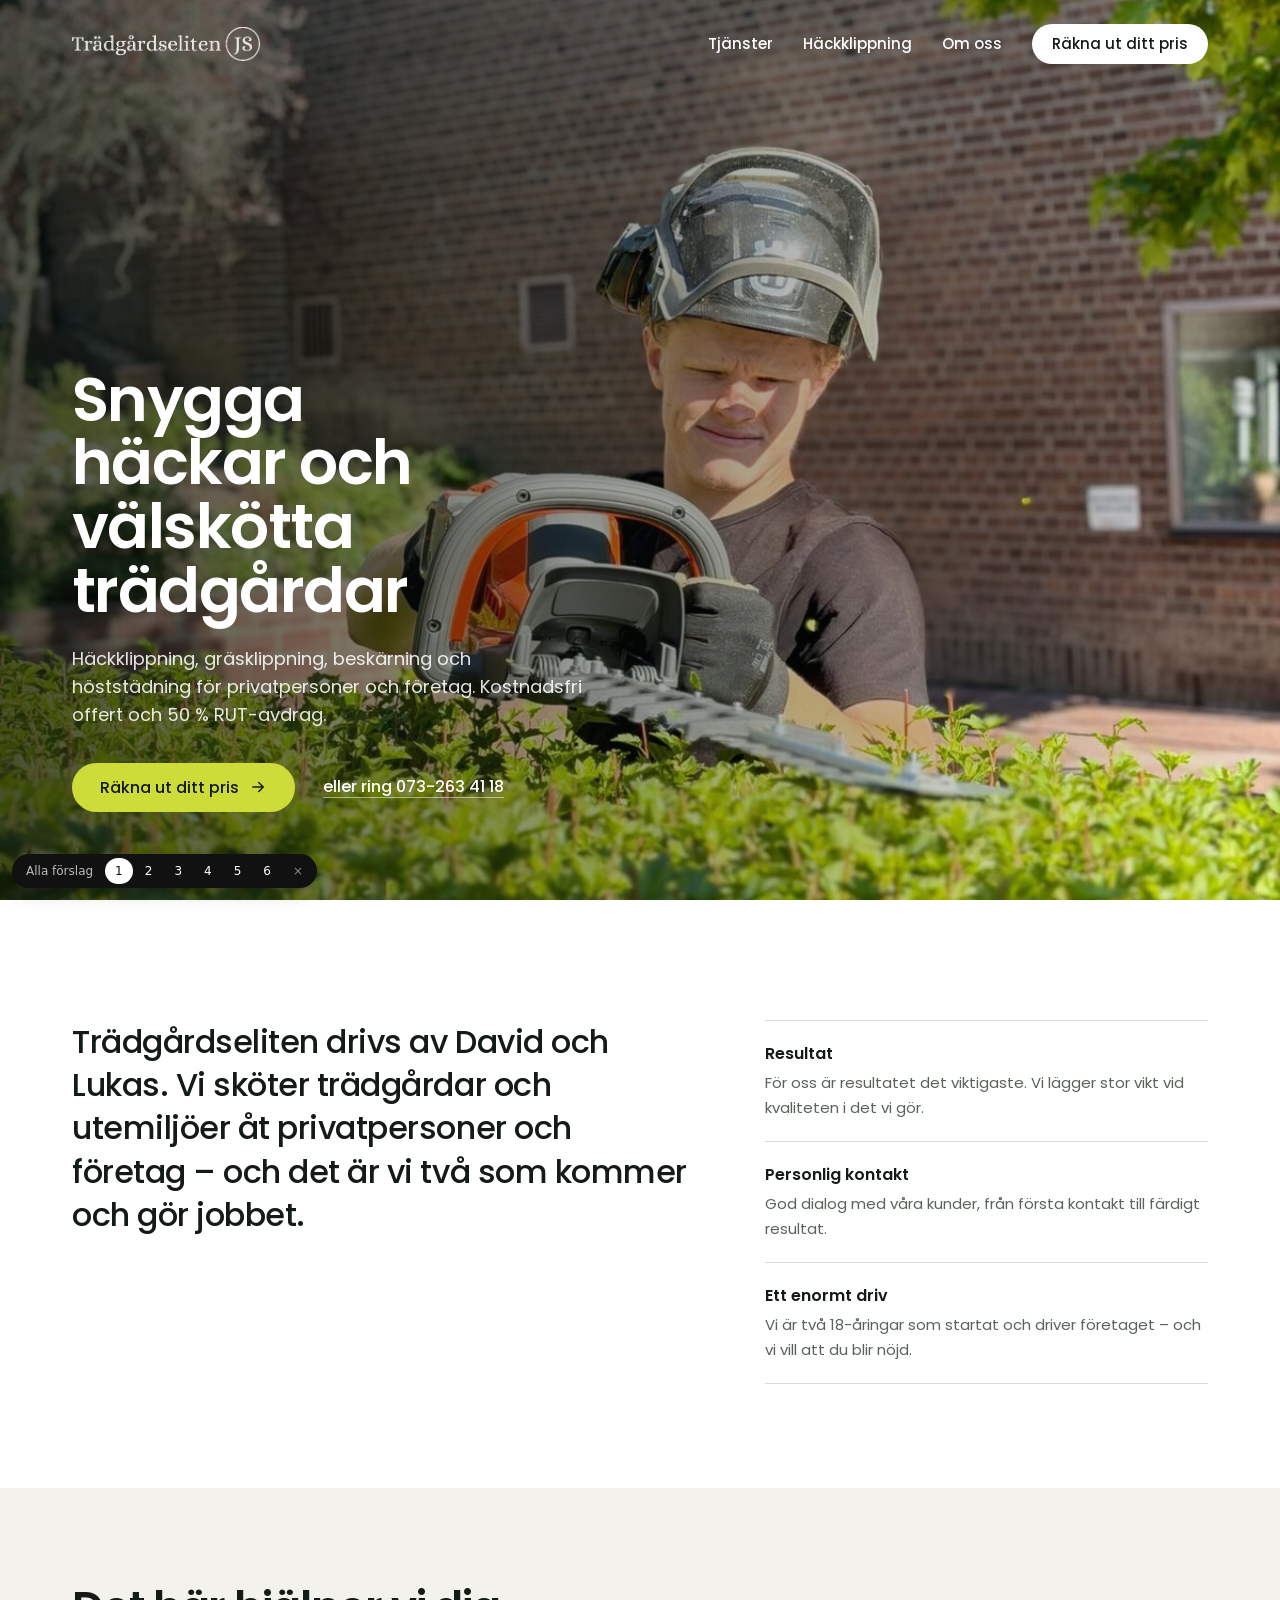
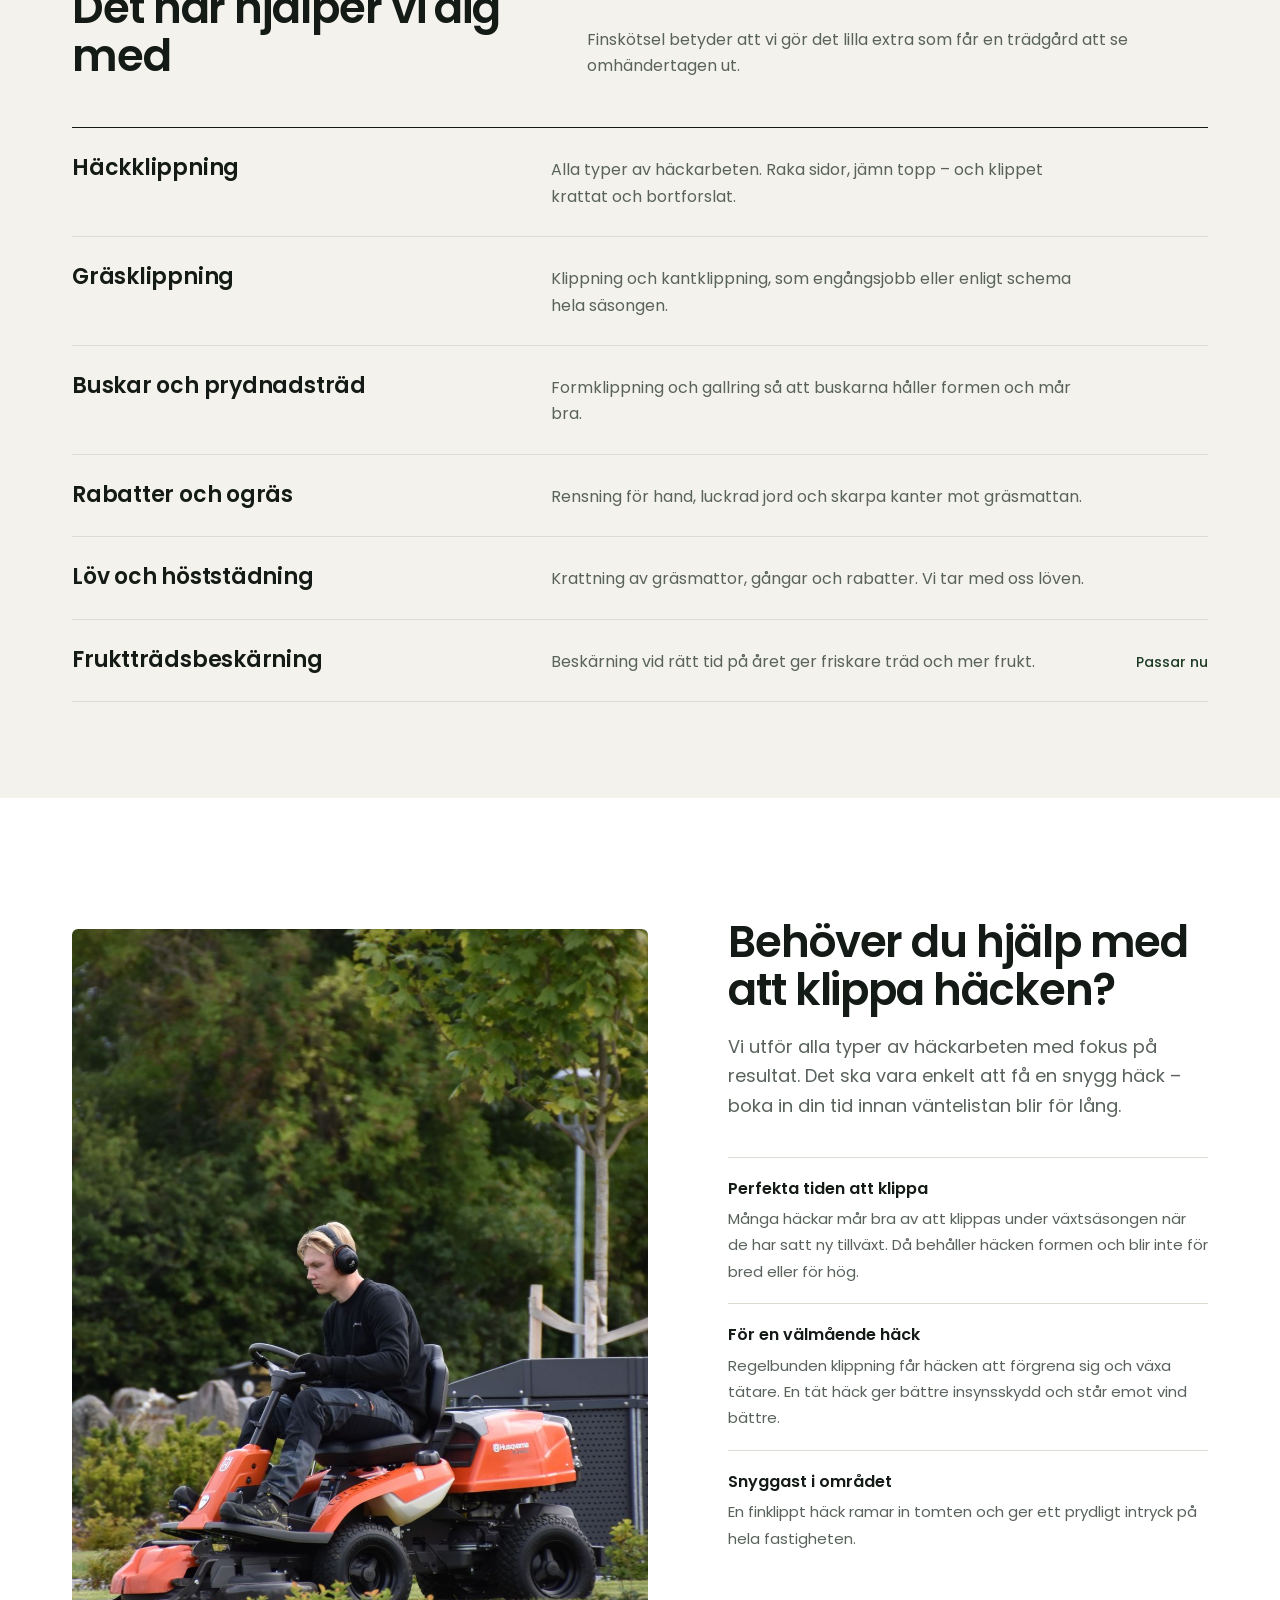
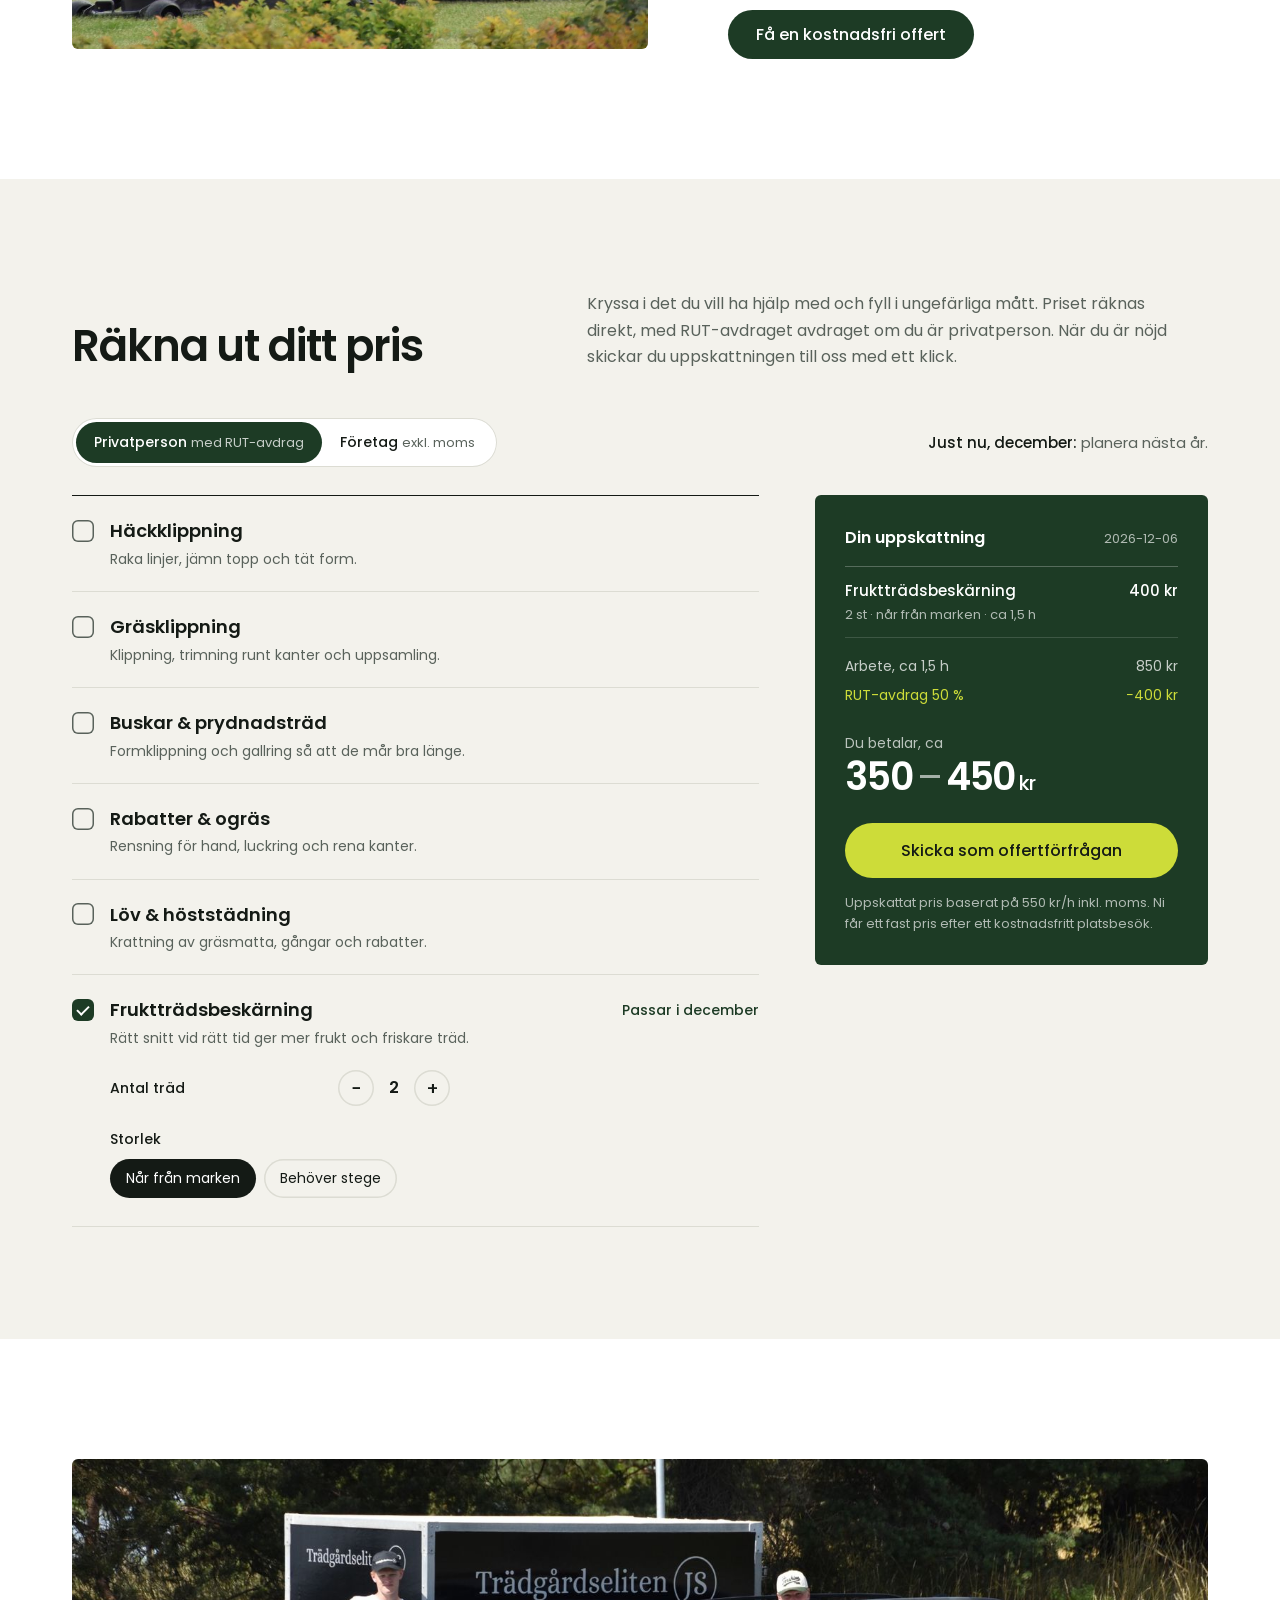
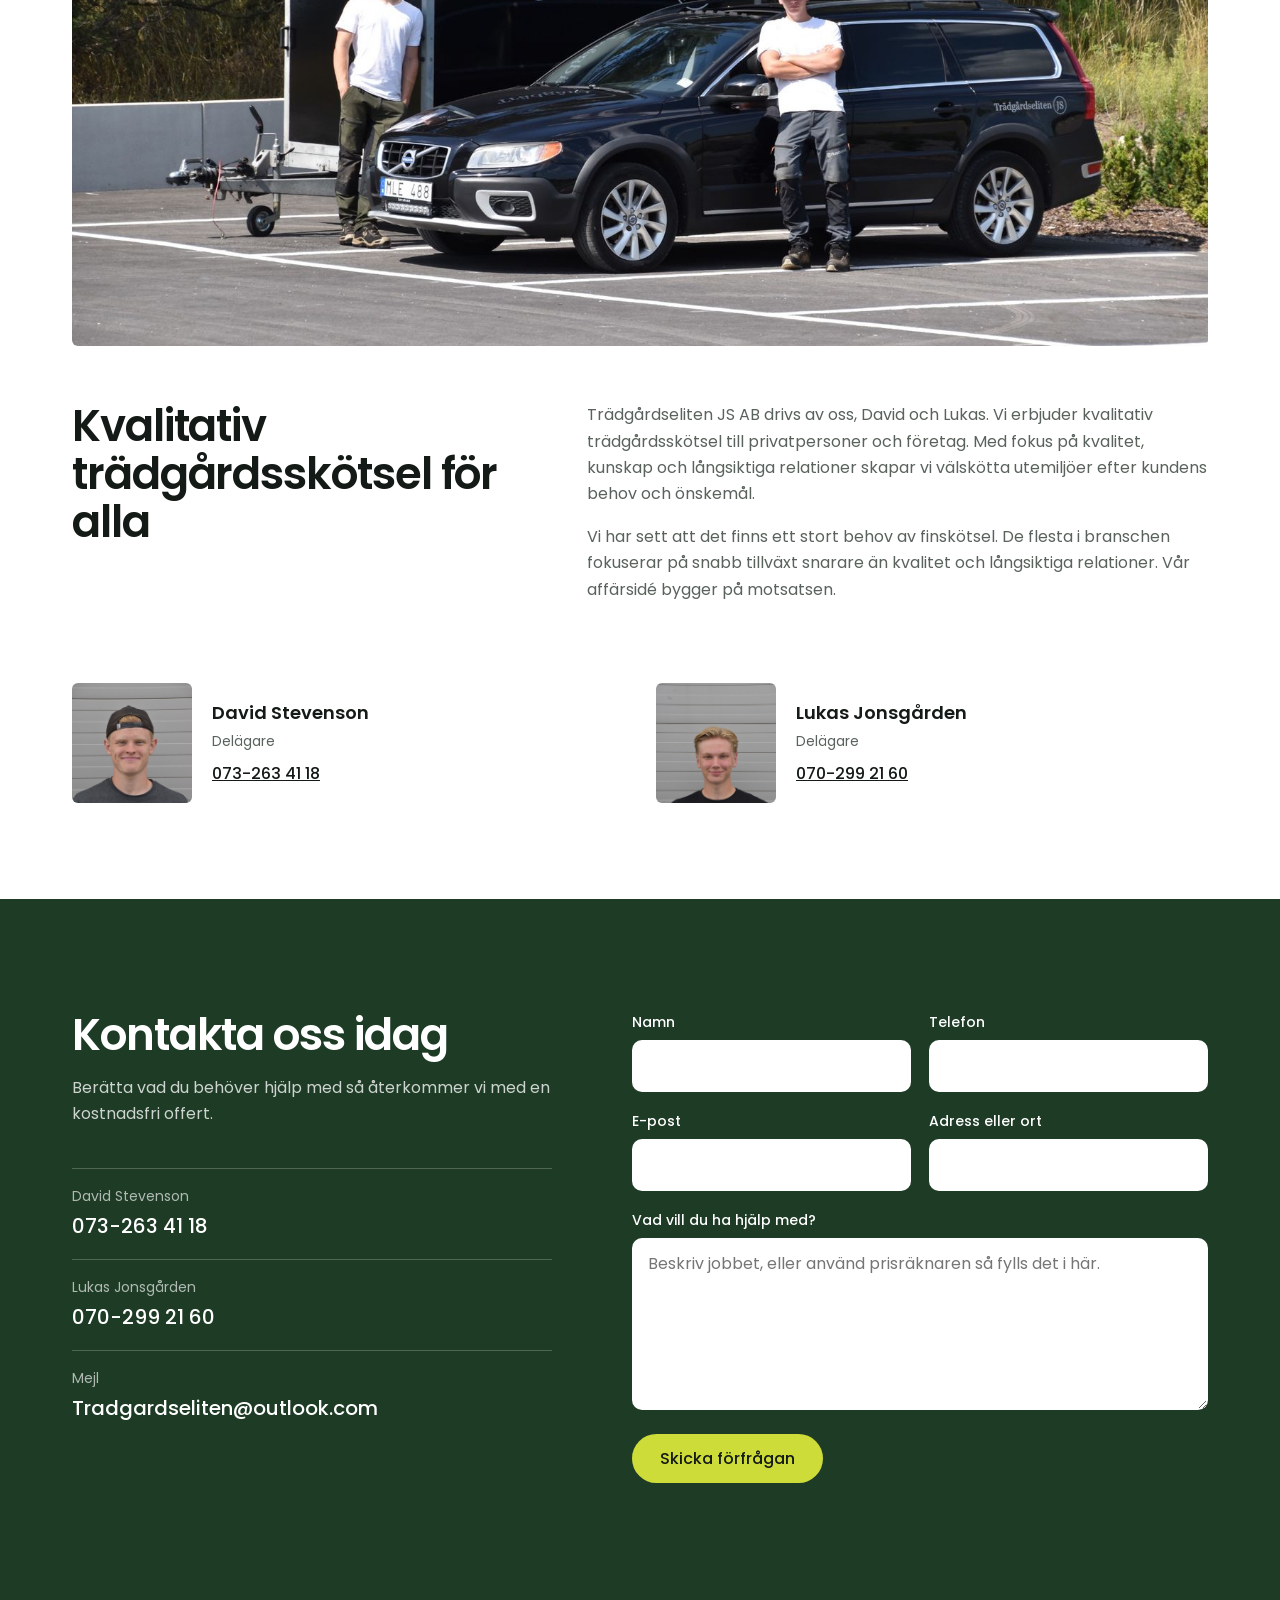
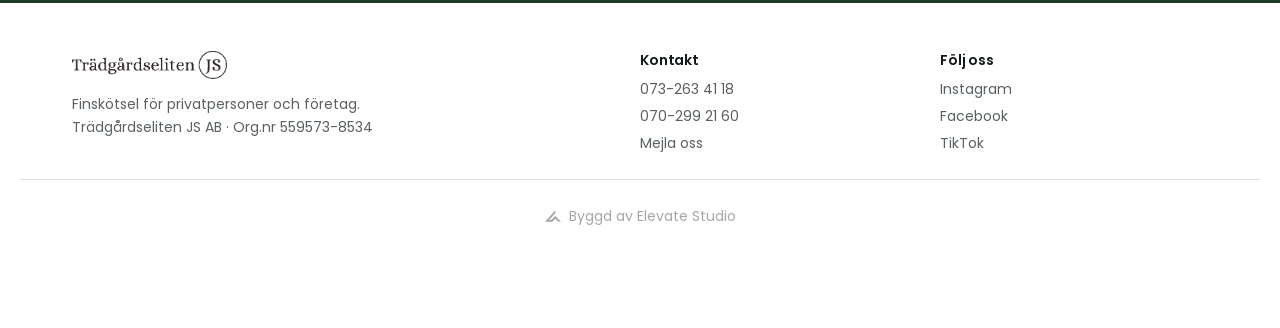
==== commit a46dbfe3: "Lägg till Elevate Studio-credit med logga under footern Co-Authored-By: Claude Fable 5.1 <noreply@an" ====
--- a/forslag-1/index.html
+++ b/forslag-1/index.html
@@ -129,6 +129,9 @@
     <div><h3>Kontakt</h3><ul><li><a href="tel:+46732634118">073-263 41 18</a></li><li><a href="tel:+46702992160">070-299 21 60</a></li><li><a href="mailto:Tradgardseliten@outlook.com">Mejla oss</a></li></ul></div>
     <div><h3>Följ oss</h3><ul><li><a href="https://www.instagram.com/tradgardseliten/">Instagram</a></li><li><a href="https://www.facebook.com/p/Tr%C3%A4dg%C3%A5rdseliten-JS-61576988999724/">Facebook</a></li><li><a href="https://www.tiktok.com/@tradgardseliten">TikTok</a></li></ul></div>
   </div>
+<!-- elevate-credit -->
+<style>.elevate-credit{max-width:1240px;margin:24px auto 0;padding:20px 16px 0;border-top:1px solid rgba(128,128,128,.25);display:flex;justify-content:center;box-sizing:border-box}.elevate-credit a{display:inline-flex;align-items:center;gap:8px;padding:8px 0;font:inherit;font-size:13px;line-height:1;color:inherit;opacity:.55;text-decoration:none;transition:opacity .2s}.elevate-credit a:hover,.elevate-credit a:focus-visible{opacity:1}.elevate-credit svg{width:16px;height:16px;flex:none;display:block}@media(min-width:1024px){.elevate-credit a{font-size:14px}}</style>
+<div class="elevate-credit"><a href="https://elevatestudio.nu" target="_blank" rel="noopener"><svg viewBox="0 0 1884.3 1353.9" aria-hidden="true"><path d="M0.0 1353.9 L1218.7 0.0 L1218.7 329.1 L479.7 1136.4 L786.7 1132.4 L1215.5 687.4 L1884.3 1349.9 L1590.1 1349.9 L1218.6 994.7 L865.4 1349.9Z" fill="currentColor"/></svg>Byggd av Elevate Studio</a></div>
 </footer>
 </body>
 </html>
--- a/shared/base.css
+++ b/shared/base.css
@@ -60,7 +60,7 @@
 .nav-toggle { display: none; }
 
 /* Hero – foto över hela bredden */
-.hero { position: relative; min-height: 640px; height: 86vh; max-height: 900px; color: #fff; display: flex; align-items: flex-end; overflow: hidden; background: #1a1f1b; }
+.hero { position: relative; min-height: 560px; height: 100vh; height: 100svh; color: #fff; display: flex; align-items: flex-end; overflow: hidden; background: #1a1f1b; }
 .hero-img { position: absolute; inset: 0; width: 100%; height: 100%; object-fit: cover; }
 .hero::before { content: ''; position: absolute; inset: 0; background: var(--hero-scrim); z-index: 1; }
 .hero-content { position: relative; z-index: 2; padding-bottom: 88px; }
@@ -260,7 +260,6 @@
   .nav[data-open="true"] .nav-links { display: flex; }
   .nav-links a:not(.btn) { padding: 12px 14px; }
   .nav-links .btn { margin-top: 6px; }
-  .hero { height: 78svh; min-height: 560px; }
   .hero::before { background: linear-gradient(180deg, rgba(8, 14, 9, .2) 0%, rgba(8, 14, 9, .3) 40%, rgba(8, 14, 9, .82) 100%); }
   .hero-content { padding-bottom: 48px; }
   .hero-sub { font-size: 17px; margin: 16px 0 26px; }
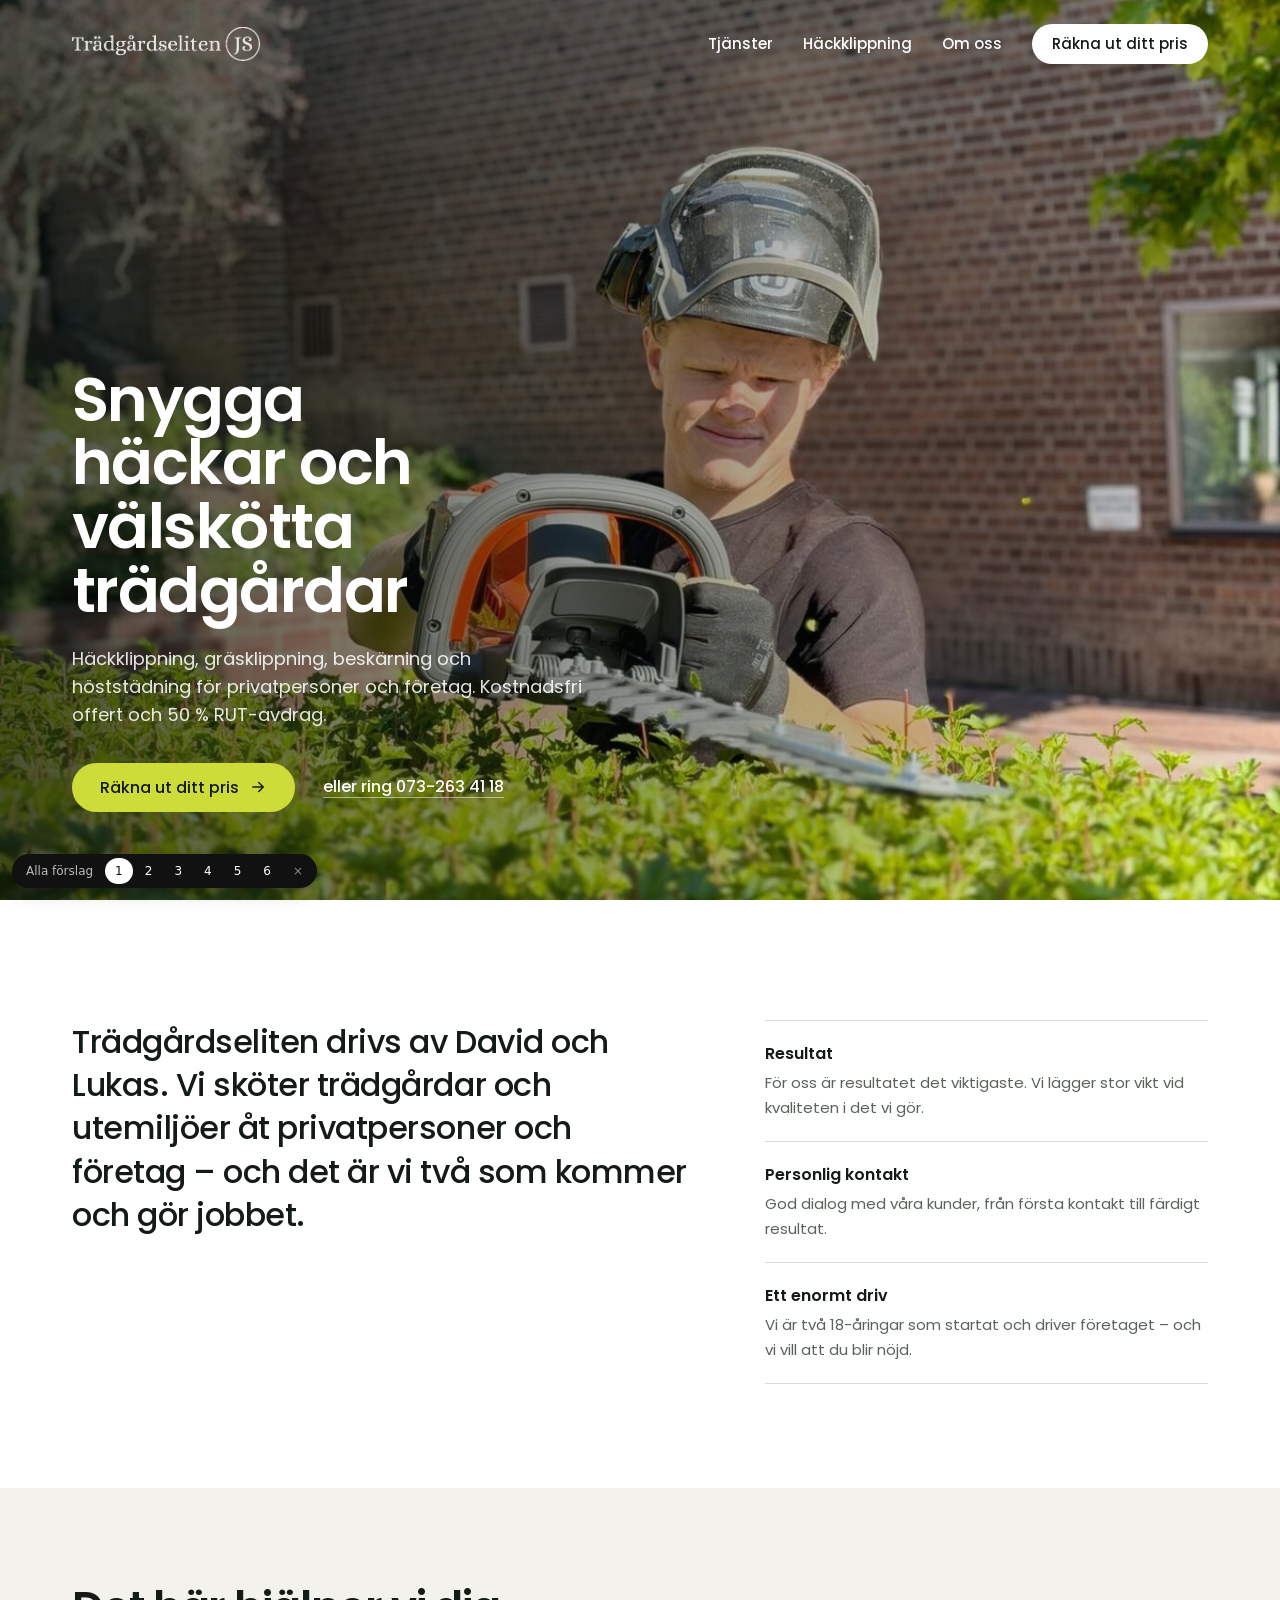
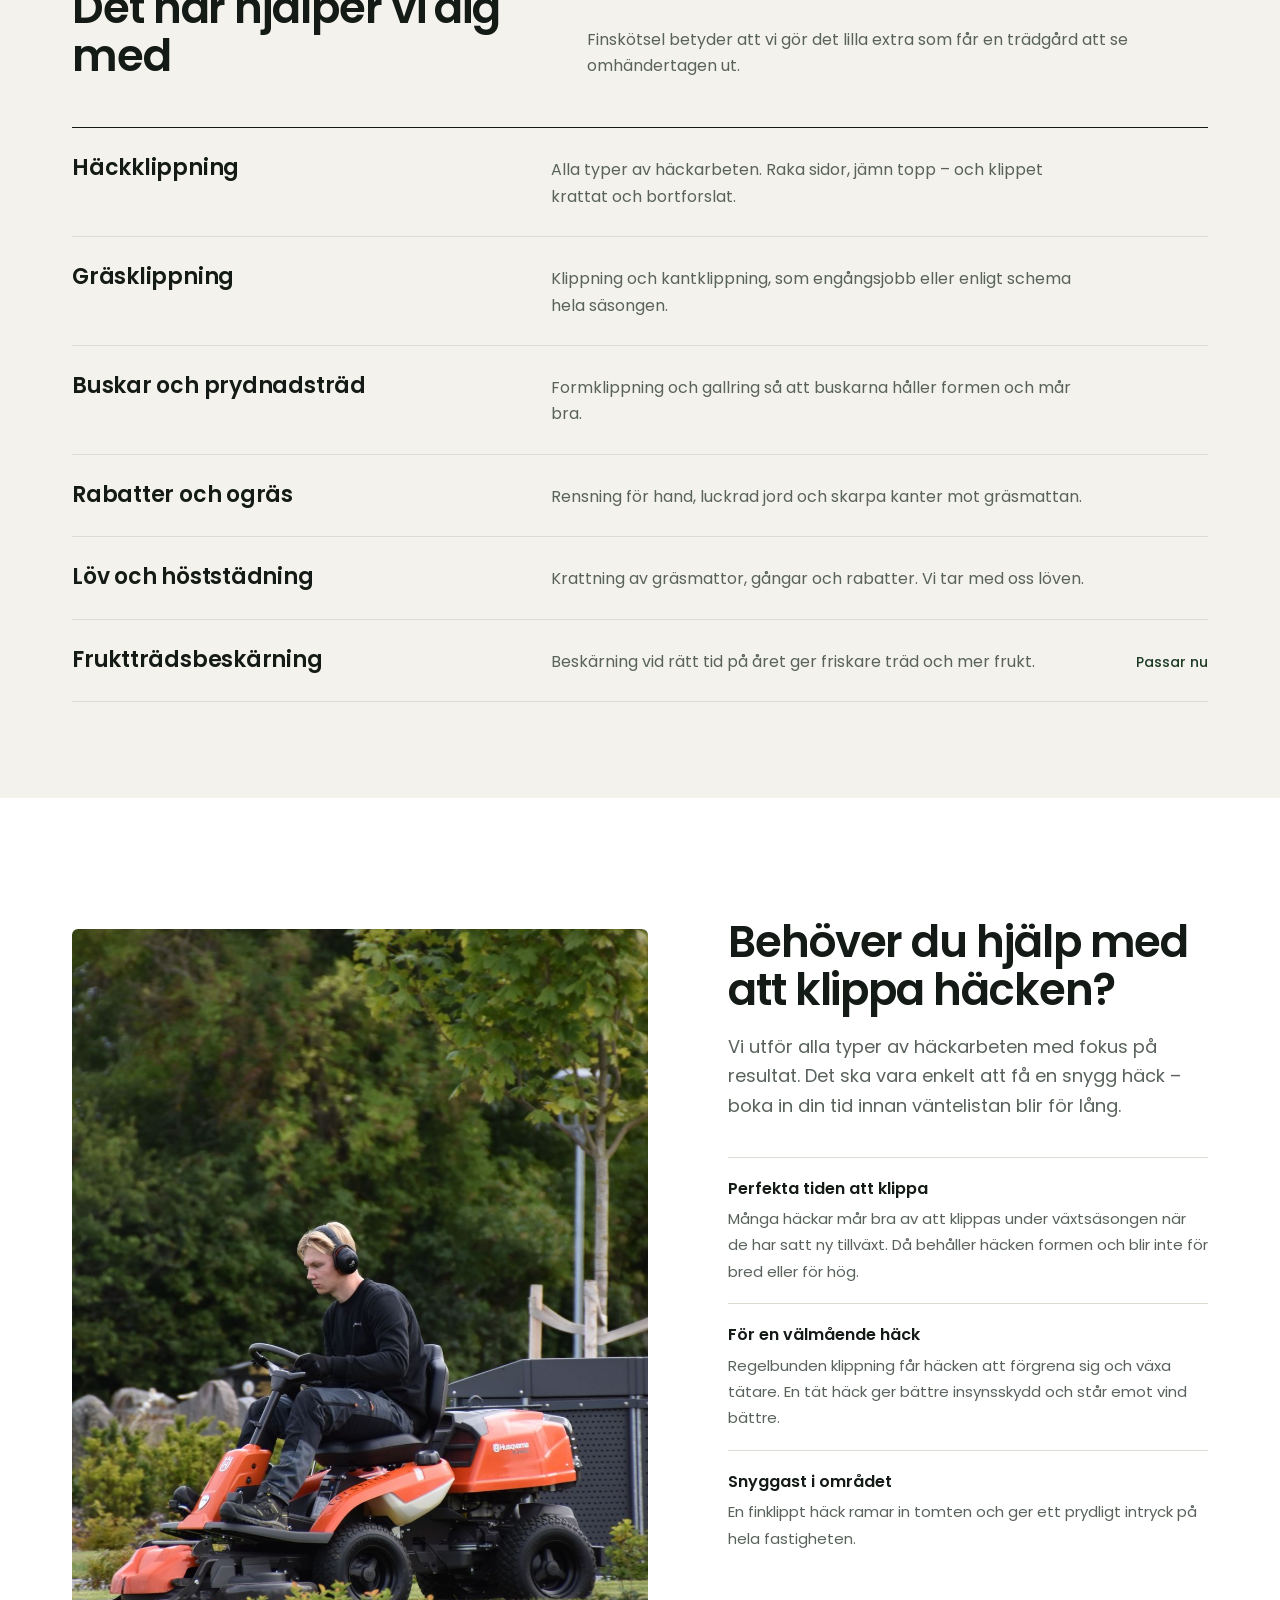
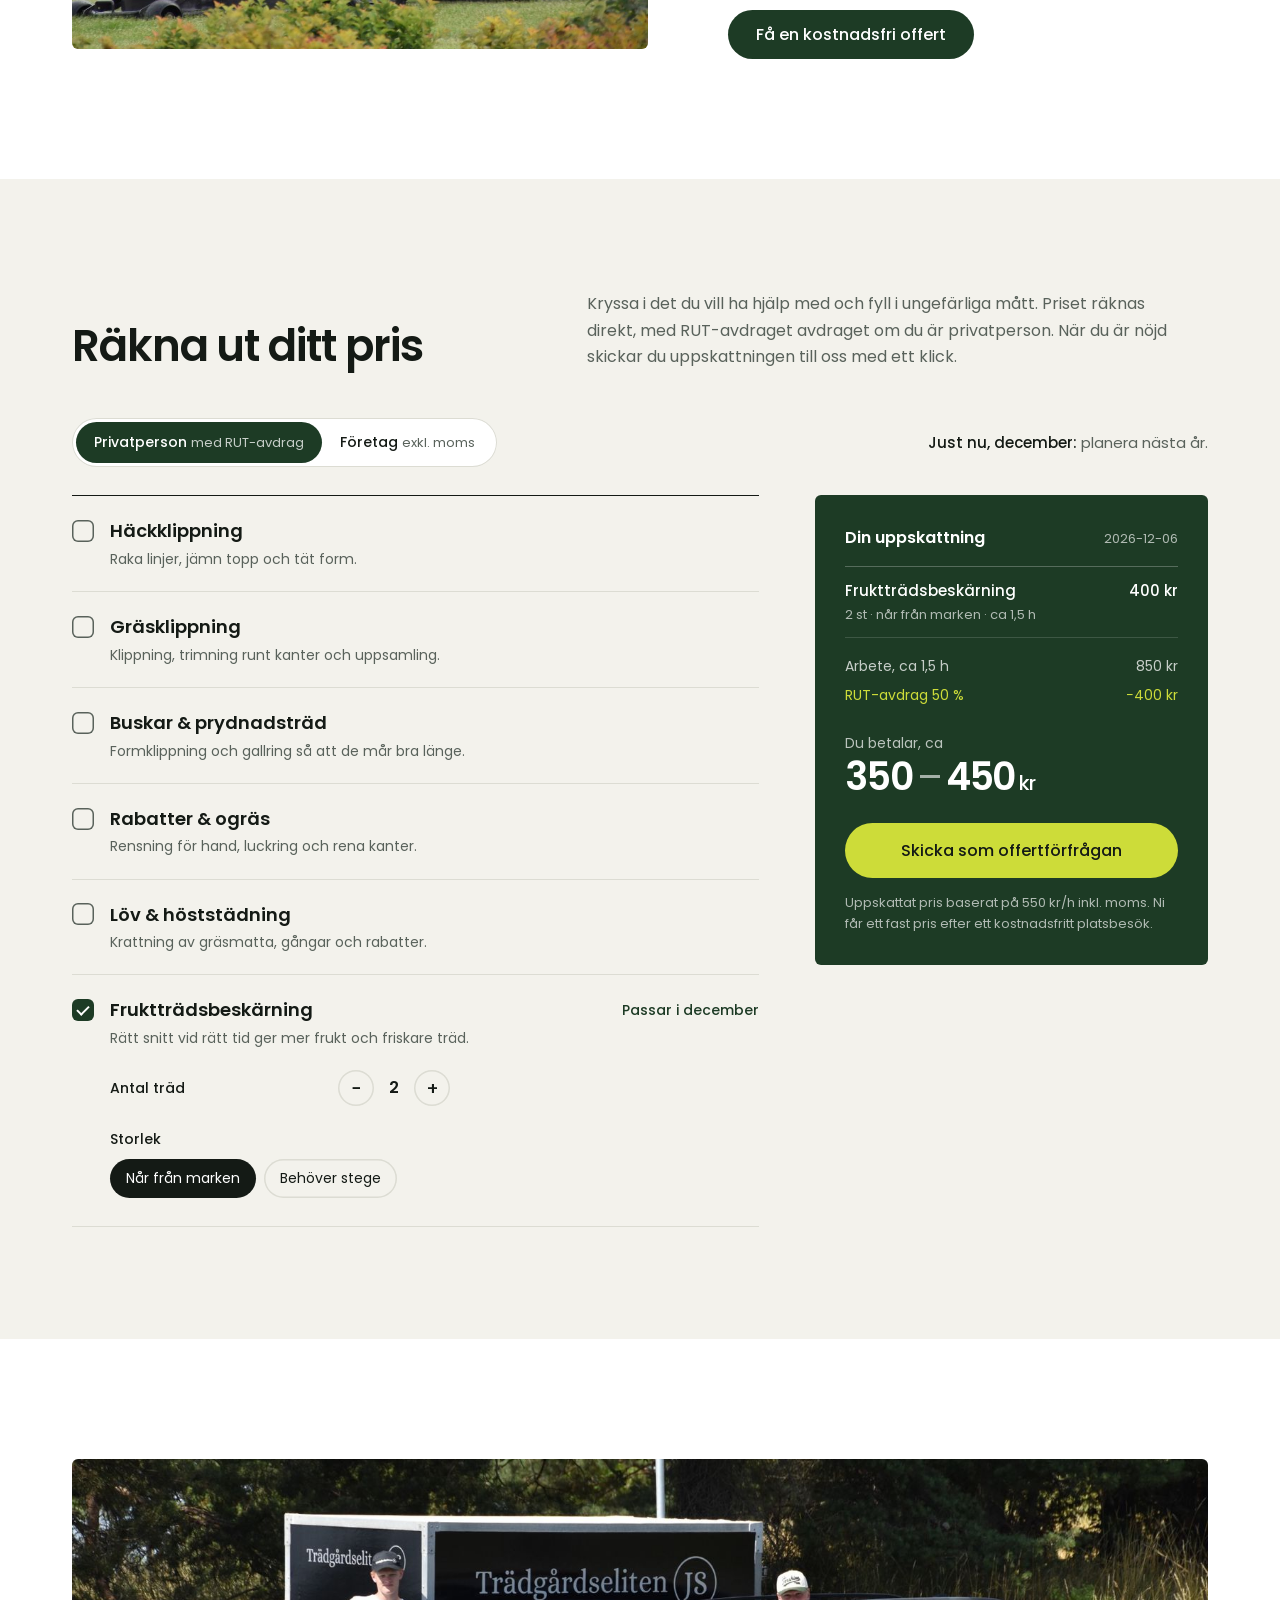
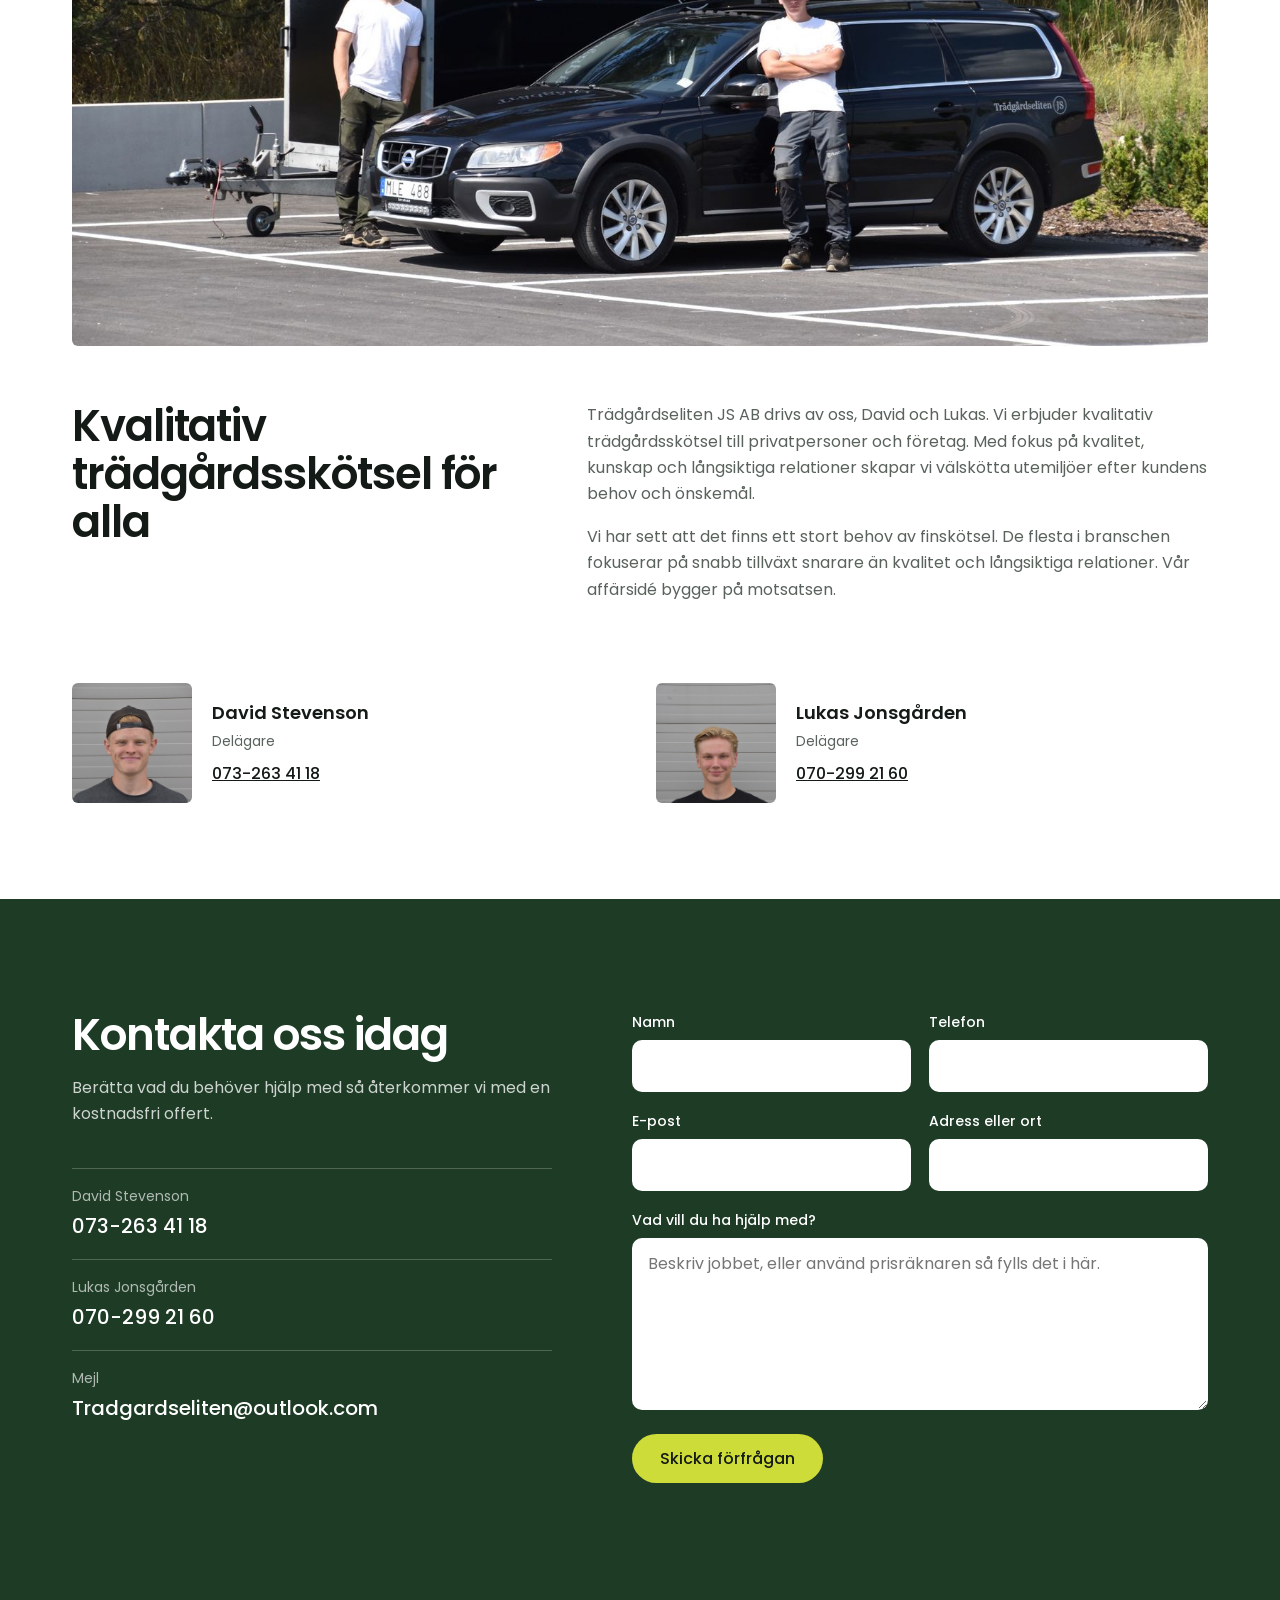
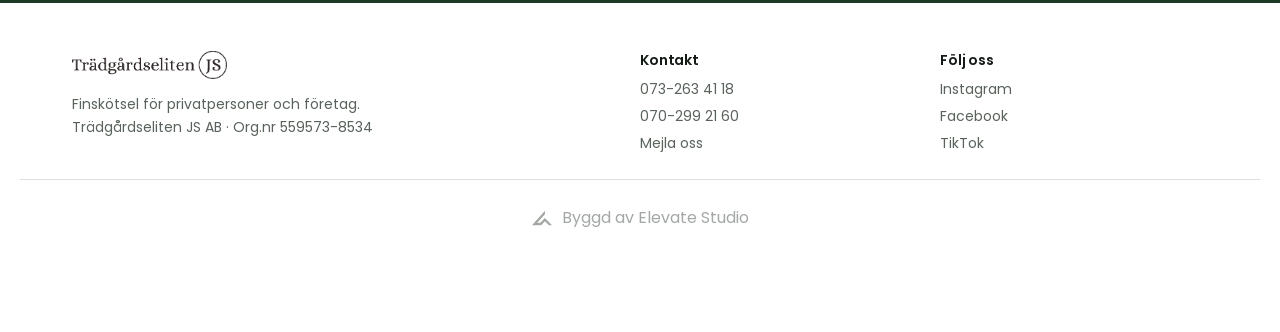
==== commit 71f1b667: "Gör Elevate Studio-crediten något större (20 px märke, 15–16 px text) Co-Authored-By: Claude Fable 5" ====
--- a/forslag-1/index.html
+++ b/forslag-1/index.html
@@ -130,7 +130,7 @@
     <div><h3>Följ oss</h3><ul><li><a href="https://www.instagram.com/tradgardseliten/">Instagram</a></li><li><a href="https://www.facebook.com/p/Tr%C3%A4dg%C3%A5rdseliten-JS-61576988999724/">Facebook</a></li><li><a href="https://www.tiktok.com/@tradgardseliten">TikTok</a></li></ul></div>
   </div>
 <!-- elevate-credit -->
-<style>.elevate-credit{max-width:1240px;margin:24px auto 0;padding:20px 16px 0;border-top:1px solid rgba(128,128,128,.25);display:flex;justify-content:center;box-sizing:border-box}.elevate-credit a{display:inline-flex;align-items:center;gap:8px;padding:8px 0;font:inherit;font-size:13px;line-height:1;color:inherit;opacity:.55;text-decoration:none;transition:opacity .2s}.elevate-credit a:hover,.elevate-credit a:focus-visible{opacity:1}.elevate-credit svg{width:16px;height:16px;flex:none;display:block}@media(min-width:1024px){.elevate-credit a{font-size:14px}}</style>
+<style>.elevate-credit{max-width:1240px;margin:24px auto 0;padding:20px 16px 0;border-top:1px solid rgba(128,128,128,.25);display:flex;justify-content:center;box-sizing:border-box}.elevate-credit a{display:inline-flex;align-items:center;gap:10px;padding:8px 0;font:inherit;font-size:15px;line-height:1;color:inherit;opacity:.55;text-decoration:none;transition:opacity .2s}.elevate-credit a:hover,.elevate-credit a:focus-visible{opacity:1}.elevate-credit svg{width:20px;height:20px;flex:none;display:block}@media(min-width:1024px){.elevate-credit a{font-size:16px}}</style>
 <div class="elevate-credit"><a href="https://elevatestudio.nu" target="_blank" rel="noopener"><svg viewBox="0 0 1884.3 1353.9" aria-hidden="true"><path d="M0.0 1353.9 L1218.7 0.0 L1218.7 329.1 L479.7 1136.4 L786.7 1132.4 L1215.5 687.4 L1884.3 1349.9 L1590.1 1349.9 L1218.6 994.7 L865.4 1349.9Z" fill="currentColor"/></svg>Byggd av Elevate Studio</a></div>
 </footer>
 </body>
